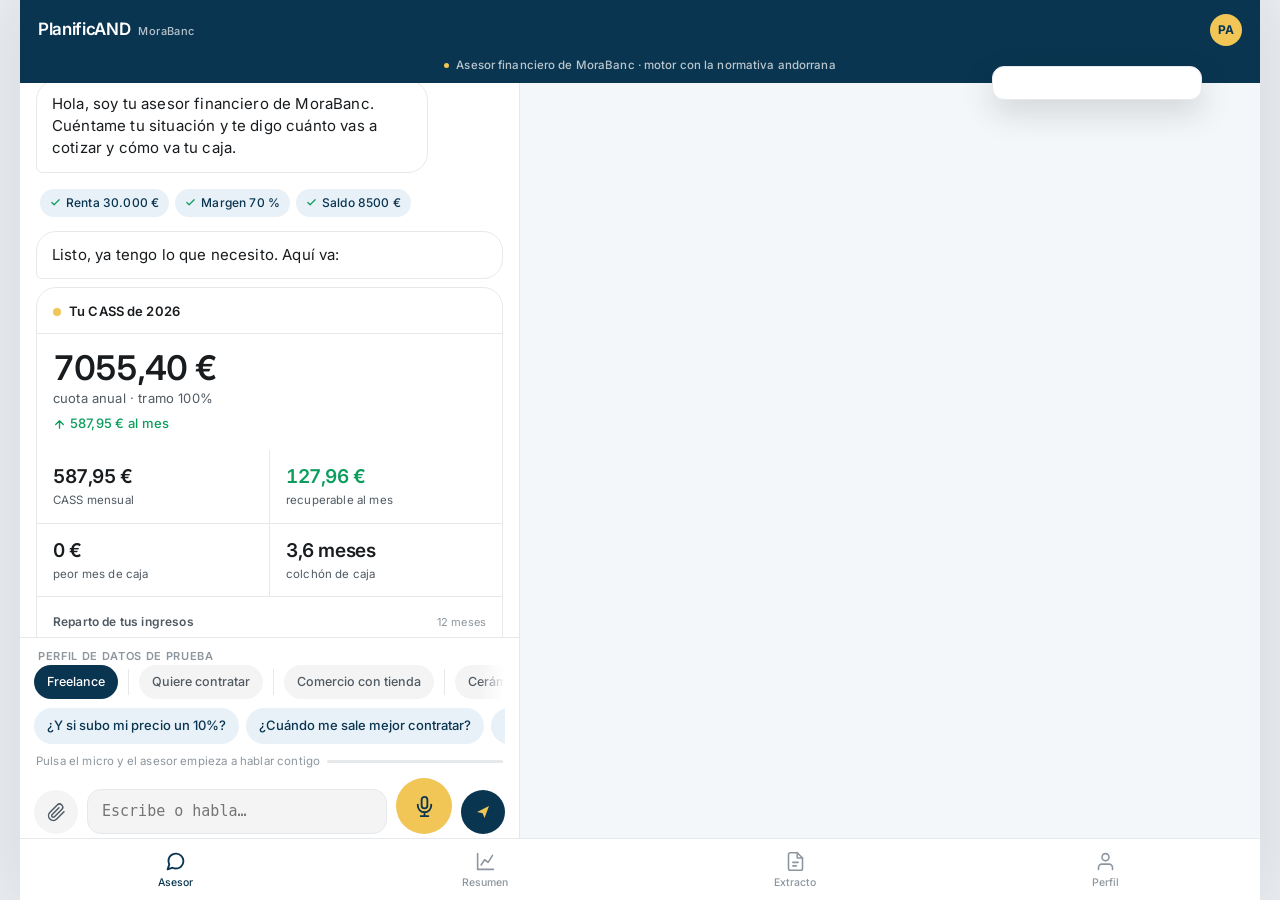
==== frontend/index.html @ 34440279 "feat(idioma): el boton del globo ya cambia el idioma de la respuesta El boton de idioma (el globo de" ====
<!DOCTYPE html>
<html lang="es">
<head>
<meta charset="utf-8">
<meta name="viewport" content="width=device-width, initial-scale=1, viewport-fit=cover">
<title>PlanificAND · Asesor financiero de MoraBanc</title>
<link rel="preconnect" href="https://fonts.googleapis.com">
<link rel="preconnect" href="https://fonts.gstatic.com" crossorigin>
<link href="https://fonts.googleapis.com/css2?family=Inter:wght@400;500;600;700&display=swap" rel="stylesheet">
<style>
/* ============================================================
   PlanificAND — el asesor financiero de MoraBanc como app
   conversacional.

   La raiz del sitio sirve esta version: la que se enseño y la que
   se probo. El chat pregunta al motor de decisiones de MoraBanc
   (la Lambda en AWS) con los numeros del perfil activo, y la voz
   usa el agente de ElevenLabs de verdad.

   El front "step 1 -> step 2 -> chat" que desarrollaste antes
   sigue en app-real.html, por si hay que volver a el.
   ============================================================ */

:root {
  /* MoraBanc (heredado del proyecto) */
  --navy:        #0a3550;
  --navy-2:      #114274;
  --gold:        #f1c657;
  --gold-ink:   #6b5314;
  --bg:          #f4f7fa;
  --surface-azul:#e8f1f8;

  /* Revolut (referencia de la app) */
  --ink:        #191c1f;
  --ink-2:      #505a63;
  --ink-3:      #8d969e;
  --line:       #e6e9ec;
  --white:      #ffffff;
  --surface:    #f4f4f4;

  /* Semanticos de finanzas */
  --danger:     #e23b4a;
  --teal:       #00a87e;
  --blue:       #494fdf;
  --warning:    #ec7e00;
  --green:      #0b9d5c;

  /* Radios: pill como en la app de referencia */
  --r-pill: 9999px;
  --r-card: 20px;
  --r-md:   14px;
  --r-sm:   10px;

  --safe-b: env(safe-area-inset-bottom, 0px);
  --nav-h:  62px;
}

* { box-sizing: border-box; -webkit-tap-highlight-color: transparent; }

html, body {
  margin: 0; padding: 0; height: 100%;
  /* La pagina NO hace scroll: el scroll es de cada vista. */
  overflow: hidden;
  background: var(--bg);
  color: var(--ink);
  font-family: 'Inter', system-ui, -apple-system, 'Segoe UI', Roboto, sans-serif;
  font-size: 16px; line-height: 1.5; letter-spacing: 0.01em;
  overscroll-behavior-y: none;
}

button { font: inherit; color: inherit; border: 0; background: none; cursor: pointer; }
input  { font: inherit; color: inherit; }

/* ---------- Estructura de la app ---------- */
.app {
  max-width: 480px; margin: 0 auto; height: 100dvh;
  display: flex; flex-direction: column;
  background: var(--bg);
  position: relative; overflow: hidden;
}
@media (min-width: 700px) {
  body { background: #e9edf1; }
  .app {
    box-shadow: 0 0 60px rgba(25,28,31,.10);
    /* En escritorio la app se ensancha y se reparte en dos columnas:
       el chat del asesor a la izquierda (es lo que se ve siempre) y
       la vista que elijas a la derecha. Sin scroll global: cada
       zona scrolla por su cuenta.

       Se hace con position:absolute en vez de con una rejilla porque
       el HTML tiene el chat, las tres vistas de datos, el composer y
       la barra de pestanas como hermanos, y la rejilla descuadraba
       los cierres de las secciones. */
    max-width: 1240px;
    position: relative;
  }
  .app .topbar {
    position: absolute; top: 0; left: 0; right: 0;
    z-index: 3;
  }
  /* El chat: columna izquierda, desde la cabecera hasta el composer. */
  .app #vistaAsesor {
    position: absolute;
    top: 62px; left: 0; bottom: 0;
    width: 500px;
    background: var(--white);
    border-right: 1px solid var(--line);
    display: flex; flex-direction: column;
    min-height: 0;
  }
  /* El hilo hace su propio scroll: la conversacion se recorre dentro
     del hueco, sin empujar la pagina. */
  .app #vistaAsesor .thread {
    flex: 1; min-height: 0; overflow-y: auto;
    /* Hueco para que el composer no tape el final del chat. */
    padding-bottom: 212px;
  }
  /* El composer, abajo de la columna izquierda. */
  .app .composer {
    position: absolute;
    left: 0; bottom: 56px; width: 500px;
    z-index: 2;
    background: var(--white);
    border-right: 1px solid var(--line);
    border-top: 1px solid var(--line);
  }
  /* La barra de pestanas, abajo del todo, a todo ancho. */
  .app .tabbar {
    position: absolute;
    left: 0; right: 0; bottom: 0;
    z-index: 2;
    background: var(--white);
  }
  /* Las vistas de datos, a la derecha. */
  .app #vistaResumen,
  .app #vistaExtracto,
  .app #vistaPerfil {
    position: absolute;
    top: 62px; left: 500px; right: 0; bottom: 56px;
    background: var(--bg);
    overflow-y: auto;
  }
  .app #vistaResumen:not(.activa),
  .app #vistaExtracto:not(.activa),
  .app #vistaPerfil:not(.activa) { display: none; }
  /* En la columna derecha se centran con un ancho legible. */
  .app #vistaResumen .resumen,
  .app #vistaExtracto .resumen,
  .app #vistaPerfil .resumen { max-width: 760px; width: 100%; margin: 0 auto; }
}

/* ---------- Cabecera ---------- */
.topbar {
  flex: none; background: var(--navy); color: #fff;
  padding: 14px 18px 12px;
  display: flex; align-items: center; gap: 12px;
}
/* El logo y los botones van ENCIMA del subtitulo (que esta
   posicionado en absoluto y centrado): asi el subtitulo no empuja
   nada y el contenido de la cabecera queda alineado arriba. */
.topbar .logo {
  display: flex; align-items: baseline; gap: 8px;
  position: relative; z-index: 2;
}
.topbar .logo b { font-size: 17px; font-weight: 600; letter-spacing: -0.02em; }
.topbar .logo span { font-size: 11px; opacity: .7; font-weight: 500; letter-spacing: .04em; }
.topbar .spacer { flex: 1; position: relative; z-index: 2; }
.topbar .iconbtn, .topbar /* ---------- El menu de idioma ---------- */
.menu-idioma {
  position: absolute;
  top: calc(100% + 8px); right: 58px;
  z-index: 40;
  min-width: 210px;
  background: var(--white);
  border: 1px solid var(--line);
  border-radius: 12px;
  box-shadow: 0 12px 32px rgba(25,28,31,.16);
  padding: 10px;
}
.menu-idioma[hidden] { display: none; }
.menu-titulo {
  font-size: 10.5px; font-weight: 600; letter-spacing: .06em;
  text-transform: uppercase; color: var(--ink-3);
  padding: 2px 6px 8px;
}
.menu-lista { display: grid; gap: 2px; }
.menu-lista button {
  display: flex; align-items: center; gap: 8px;
  width: 100%; text-align: left;
  padding: 8px 10px; border: 0; border-radius: 8px;
  background: transparent; color: var(--ink);
  font-size: 13.5px; font-weight: 500; font-family: inherit;
  cursor: pointer;
}
.menu-lista button:hover { background: var(--surface); }
.menu-lista button.activo { background: var(--navy); color: #fff; }
.menu-lista button .cod {
  font-size: 10.5px; font-weight: 600; letter-spacing: .04em;
  color: var(--ink-3); width: 26px; flex: none;
  margin-right: 2px;
}
.menu-lista button.activo .cod { color: rgba(255,255,255,.65); }
.menu-pie {
  font-size: 11px; color: var(--ink-3);
  padding: 8px 6px 2px; margin-top: 4px;
  border-top: 1px solid var(--line);
}

.avatar { position: relative; z-index: 2; }
.iconbtn {
  width: 34px; height: 34px; border-radius: var(--r-pill);
  display: grid; place-items: center; background: rgba(255,255,255,.10);
}
.iconbtn:active { background: rgba(255,255,255,.2); }
.iconbtn svg { width: 17px; height: 17px; fill: none; stroke: #fff; stroke-width: 1.9; stroke-linecap: round; stroke-linejoin: round; }

.avatar {
  width: 32px; height: 32px; border-radius: var(--r-pill);
  background: var(--gold); color: var(--navy);
  display: grid; place-items: center;
  font-size: 12px; font-weight: 700; letter-spacing: .02em;
}

/* ---------- Hilo de chat ---------- */
.thread {
  flex: 1; overflow-y: auto; -webkit-overflow-scrolling: touch;
  padding: 18px 16px 12px;
  display: flex; flex-direction: column; gap: 14px;
}

.msg { max-width: 84%; }
.msg.asesor { align-self: flex-start; }
.msg.yo { align-self: flex-end; }

.burbuja {
  padding: 12px 15px; border-radius: var(--r-card);
  font-size: 15px; line-height: 1.48;
}
.asesor .burbuja {
  background: var(--white);
  border-bottom-left-radius: 6px;
  border: 1px solid var(--line);
}
.yo .burbuja {
  background: var(--navy); color: #fff;
  border-bottom-right-radius: 6px;
}
.burbuja b { font-weight: 600; }
.burbuja .cifra { font-weight: 600; color: var(--navy); }
.yo .burbuja .cifra { color: var(--gold); }

/* Indicador de "está escribiendo" */
.typing { display: flex; gap: 4px; padding: 14px 16px; }
.typing i {
  width: 7px; height: 7px; border-radius: 50%; background: var(--ink-3);
  animation: latido 1.3s infinite ease-in-out;
}
.typing i:nth-child(2) { animation-delay: .18s; }
.typing i:nth-child(3) { animation-delay: .36s; }
@keyframes latido { 0%,60%,100% { opacity:.3; transform:translateY(0) } 30% { opacity:1; transform:translateY(-3px) } }

/* ---------- Chips de contexto (confirmación sutil) ---------- */
.contexto {
  display: flex; flex-wrap: wrap; gap: 6px;
  padding: 2px 4px 0;
}
.contexto .chip {
  font-size: 12px; font-weight: 500;
  padding: 5px 10px; border-radius: var(--r-pill);
  background: var(--surface-azul); color: var(--navy);
  display: inline-flex; align-items: center; gap: 5px;
}
.contexto .chip svg { width: 11px; height: 11px; stroke: var(--green); stroke-width: 2.6; fill: none; stroke-linecap: round; stroke-linejoin: round; }

/* ---------- Tarjeta de resultado dentro del chat ---------- */
.resultado {
  align-self: stretch; max-width: 100%;
  background: var(--white); border: 1px solid var(--line);
  border-radius: var(--r-card); overflow: hidden;
}
.resultado .cabeza {
  padding: 14px 16px 12px;
  border-bottom: 1px solid var(--line);
  display: flex; align-items: center; gap: 8px;
}
.resultado .cabeza .punto { width: 8px; height: 8px; border-radius: 50%; background: var(--gold); flex: none; }
.resultado .cabeza h4 { margin: 0; font-size: 13px; font-weight: 600; letter-spacing: .01em; }

.cifra-grande { padding: 16px; }
.cifra-grande .num {
  font-size: 34px; font-weight: 600; letter-spacing: -0.03em; line-height: 1.05;
  font-variant-numeric: tabular-nums;
}
.cifra-grande .et { font-size: 13px; color: var(--ink-2); margin-top: 3px; }
.cifra-grande .delta { font-size: 13px; font-weight: 500; color: var(--green); margin-top: 6px; display: flex; align-items: center; gap: 4px; }
.cifra-grande .delta svg { width: 13px; height: 13px; stroke: var(--green); stroke-width: 2.4; fill: none; stroke-linecap: round; stroke-linejoin: round; }

/* Rejilla de KPIs */
.kpis { display: grid; grid-template-columns: 1fr 1fr; gap: 1px; background: var(--line); }
.kpi { background: var(--white); padding: 13px 16px; }
.kpi .n { font-size: 19px; font-weight: 600; letter-spacing: -.02em; font-variant-numeric: tabular-nums; }
.kpi .l { font-size: 11.5px; color: var(--ink-2); margin-top: 1px; }
.kpi .n.rojo { color: var(--danger); }
.kpi .n.verde { color: var(--green); }

/* Gráficos */
.gfx { padding: 16px; border-top: 1px solid var(--line); }
.gfx .titulo {
  font-size: 12px; font-weight: 600; color: var(--ink-2);
  margin-bottom: 10px; display: flex; justify-content: space-between; align-items: center;
}
.gfx .titulo span { font-weight: 400; color: var(--ink-3); font-size: 11px; }

/* Donut */
.donut-wrap { display: flex; align-items: center; gap: 16px; }
.donut { width: 104px; height: 104px; flex: none; }
.leyenda { display: flex; flex-direction: column; gap: 7px; font-size: 12.5px; min-width: 0; }
.leyenda div { display: flex; align-items: center; gap: 7px; }
.leyenda i { width: 9px; height: 9px; border-radius: 3px; flex: none; }
.leyenda span { color: var(--ink-2); white-space: nowrap; overflow: hidden; text-overflow: ellipsis; }
.leyenda b { margin-left: auto; font-weight: 600; font-variant-numeric: tabular-nums; }

/* Barras horizontales */
.bars { display: flex; flex-direction: column; gap: 10px; }
.bar-fila { font-size: 12.5px; }
.bar-fila .top { display: flex; justify-content: space-between; margin-bottom: 5px; }
.bar-fila .top span { color: var(--ink-2); }
.bar-fila .top b { font-weight: 600; font-variant-numeric: tabular-nums; }
.bar-fila .pista { height: 7px; border-radius: var(--r-pill); background: var(--surface); overflow: hidden; }
.bar-fila .pista i { display: block; height: 100%; border-radius: var(--r-pill); }

/* Curva de caja */
.spark { width: 100%; height: 92px; display: block; }

/* Hallazgos */
.hallazgos { padding: 4px 16px 16px; display: flex; flex-direction: column; gap: 9px; }
.hallazgo { display: flex; gap: 9px; font-size: 13px; line-height: 1.45; }
.hallazgo .pt { width: 6px; height: 6px; border-radius: 50%; margin-top: 6px; flex: none; background: var(--gold); }
.hallazgo b { font-weight: 600; }

/* ---------- Barra de entrada ---------- */
.composer {
  flex: none; background: rgba(255,255,255,.92);
  backdrop-filter: blur(12px);
  border-top: 1px solid var(--line);
  padding: 10px 14px calc(10px + var(--safe-b));
}
.composer .fila { display: flex; align-items: flex-end; gap: 9px; }
.composer textarea {
  flex: 1; border: 1px solid var(--line); background: var(--surface);
  border-radius: var(--r-md); padding: 11px 14px;
  font-size: 15px; resize: none; min-height: 44px; max-height: 120px;
  outline: none; line-height: 1.4;
}
.composer textarea:focus { border-color: var(--navy); background: var(--white); }
/* El boton de enviar es secundario: la accion principal del chat es
   hablar con el asesor, y ese boton (el micro) va en dorado. Si los
   dos van en dorado, compiten y no se sabe a cual hay que pulsar. */
.enviar {
  width: 44px; height: 44px; border-radius: var(--r-pill); flex: none;
  background: var(--navy); display: grid; place-items: center;
  transition: background .2s, transform .18s;
}
.enviar svg { width: 18px; height: 18px; fill: var(--gold); }
.enviar:hover { transform: scale(1.06); }

/* Sugerencias */
.sugerencias { display: flex; gap: 7px; overflow-x: auto; padding: 0 0 9px; scrollbar-width: none; }
.sugerencias::-webkit-scrollbar { display: none; }
.sugerencias button {
  flex: none; font-size: 13px; font-weight: 500;
  padding: 8px 13px; border-radius: var(--r-pill);
  background: var(--surface-azul); color: var(--navy);
  white-space: nowrap;
}
.sugerencias button:active { background: var(--navy); color: #fff; }

/* ---------- Barra inferior (navegación de app) ---------- */
.tabbar {
  flex: none; height: calc(var(--nav-h) + var(--safe-b));
  padding-bottom: var(--safe-b);
  background: rgba(255,255,255,.94); backdrop-filter: blur(14px);
  border-top: 1px solid var(--line);
  display: grid; grid-template-columns: repeat(4, 1fr); align-items: center;
}
.tab {
  display: flex; flex-direction: column; align-items: center; gap: 3px;
  font-size: 10.5px; font-weight: 500; color: var(--ink-3);
  padding: 6px 0 4px; height: 100%; justify-content: center;
}
.tab svg { width: 21px; height: 21px; fill: none; stroke: currentColor; stroke-width: 1.8; stroke-linecap: round; stroke-linejoin: round; }
.tab.activo { color: var(--navy); }
.tab.activo svg { stroke-width: 2.1; }

/* ---------- Carga del extracto ---------- */
.drop-overlay {
  position: fixed; inset: 0; z-index: 90;
  background: rgba(10, 53, 80, .92);
  display: grid; place-items: center;
  color: #fff;
}
.drop-overlay[hidden] { display: none; }
.drop-overlay-inner {
  display: grid; place-items: center; gap: 10px;
  border: 2px dashed rgba(255,255,255,.4);
  border-radius: 18px;
  padding: 44px 64px;
  text-align: center;
}
.drop-overlay-inner strong { font-size: 19px; }
.drop-overlay-inner span { font-size: 13.5px; opacity: .78; }

/* ---------- Vistas ---------- */
.vista { display: none; flex: 1; flex-direction: column; overflow-y: auto; }
.vista.activa { display: flex; }

/* Vista resumen */
.resumen { padding: 16px 16px 20px; display: flex; flex-direction: column; gap: 12px; }
.resumen h2 { margin: 4px 0 2px; font-size: 22px; font-weight: 600; letter-spacing: -.02em; }
.resumen .sub { color: var(--ink-2); font-size: 13.5px; margin-bottom: 4px; }
.panel {
  background: var(--white); border: 1px solid var(--line);
  border-radius: var(--r-card); overflow: hidden;
}
.panel .pt { padding: 14px 16px 12px; border-bottom: 1px solid var(--line); font-size: 13px; font-weight: 600; }
.panel .cuerpo { padding: 16px; }

/* Vista perfil */
.perfil { padding: 20px 16px; display: flex; flex-direction: column; gap: 12px; }
.perfil .cab { display: flex; align-items: center; gap: 14px; padding: 6px 0 10px; }
.perfil .cab .avatar { width: 54px; height: 54px; font-size: 18px; }
.perfil .cab h3 { margin: 0; font-size: 18px; font-weight: 600; letter-spacing: -.02em; }
.perfil .cab p { margin: 2px 0 0; font-size: 13px; color: var(--ink-2); }
.fila-dato {
  display: flex; justify-content: space-between; align-items: center;
  padding: 13px 16px; border-bottom: 1px solid var(--line); font-size: 14.5px;
}
.fila-dato:last-child { border-bottom: 0; }
.fila-dato .l { color: var(--ink-2); }
.fila-dato .v { font-weight: 500; font-variant-numeric: tabular-nums; }

/* Estados vacíos / placeholders */
.vacio { padding: 40px 24px; text-align: center; color: var(--ink-3); font-size: 14px; }
.vacio svg { width: 44px; height: 44px; stroke: var(--line); stroke-width: 1.5; fill: none; margin-bottom: 12px; }


/* ---------- Subir / arrastrar extracto ---------- */
.adjunto {
  display: flex; align-items: center; gap: 10px;
  padding: 11px 14px; border-radius: var(--r-md);
  background: var(--surface-azul); color: var(--navy);
  font-size: 13.5px; margin: 0 4px;
}
.adjunto .ic { width: 32px; height: 32px; border-radius: var(--r-sm); background: #fff; display: grid; place-items: center; flex: none; }
.adjunto .ic svg { width: 16px; height: 16px; fill: none; stroke: var(--navy); stroke-width: 1.9; stroke-linecap: round; stroke-linejoin: round; }
.adjunto .txt { min-width: 0; flex: 1; }
.adjunto .txt b { display: block; font-weight: 600; font-size: 13.5px; white-space: nowrap; overflow: hidden; text-overflow: ellipsis; }
.adjunto .txt span { font-size: 11.5px; color: var(--navy-2); opacity: .8; }
.adjunto .quitar { width: 26px; height: 26px; border-radius: var(--r-pill); display: grid; place-items: center; flex: none; }
.adjunto .quitar svg { width: 13px; height: 13px; stroke: var(--navy); stroke-width: 2.2; fill: none; stroke-linecap: round; }

/* Boton "+" para adjuntar */
.adherir {
  width: 44px; height: 44px; border-radius: var(--r-pill); flex: none;
  background: var(--surface); display: grid; place-items: center;
}
.adherir svg { width: 19px; height: 19px; fill: none; stroke: var(--ink-2); stroke-width: 1.9; stroke-linecap: round; stroke-linejoin: round; }

/* Overlay de arrastre a pantalla completa */
.drop {
  position: fixed; inset: 0; z-index: 100;
  background: rgba(10,53,80,.86); backdrop-filter: blur(6px);
  display: none; place-items: center; text-align: center;
  padding: 32px;
}
.drop.visible { display: grid; }
.drop .caja {
  border: 2px dashed rgba(241,198,87,.75); border-radius: var(--r-card);
  padding: 40px 32px; color: #fff; max-width: 320px;
}
.drop .caja svg { width: 52px; height: 52px; stroke: var(--gold); fill: none; stroke-width: 1.5; margin-bottom: 14px; }
.drop .caja b { display: block; font-size: 17px; font-weight: 600; margin-bottom: 6px; }
.drop .caja span { font-size: 13.5px; opacity: .8; line-height: 1.45; }

/* ---------- Orb de voz (patron UbotPay) ---------- */
.orb {
  width: 56px; height: 56px; border-radius: var(--r-pill);
  background: var(--navy); display: grid; place-items: center;
  position: relative; flex: none;
  transition: transform .18s, background .25s;
}
.orb svg { width: 23px; height: 23px; fill: none; stroke: #fff; stroke-width: 1.9; stroke-linecap: round; stroke-linejoin: round; }
/* En reposo, el boton del micro esta en dorado y respira: es la
   llamada a la accion ("pulsame y hablamos"). Cuando el asesor esta
   hablando, el dorado se queda y las ondas se mueven. */
.orb[data-mode="idle"] {
  background: var(--gold);
  animation: respirar 2.6s ease-in-out infinite;
}
.orb[data-mode="idle"] svg { stroke: var(--navy); }
@keyframes respirar {
  0%, 100% { transform: scale(1);    box-shadow: 0 0 0 0 rgba(241,198,87,.5); }
  50%      { transform: scale(1.05); box-shadow: 0 0 0 14px rgba(241,198,87,0); }
}
.orb[data-mode="listening"] { background: var(--navy-2); }
.orb[data-mode="speaking"]  { background: var(--gold); }
.orb[data-mode="speaking"] svg { display: none; }
.orb[data-mode="listening"]::after,
.orb[data-mode="speaking"]::after {
  content: ""; position: absolute; inset: -4px; border-radius: var(--r-pill);
  border: 2px solid currentColor; opacity: .3;
  animation: aura 1.5s ease-out infinite;
}
.orb[data-mode="speaking"]::after { border-color: var(--gold); opacity: .5; }
@keyframes aura { 0% { transform: scale(.9); opacity:.5 } 100% { transform: scale(1.25); opacity:0 } }

/* Ondas sonoras en el orb cuando habla */
.orb .ondas { position: absolute; inset: 0; display: none; place-items: center; gap: 2.5px; }
.orb[data-mode="speaking"] .ondas { display: flex; }
.orb[data-mode="speaking"] .ondas i {
  display: block; width: 2.5px; border-radius: var(--r-pill); background: var(--navy);
  animation: onda 1s ease-in-out infinite;
}
.orb[data-mode="speaking"] .ondas i:nth-child(1) { height: 9px;  animation-delay: 0s; }
.orb[data-mode="speaking"] .ondas i:nth-child(2) { height: 17px; animation-delay: .12s; }
.orb[data-mode="speaking"] .ondas i:nth-child(3) { height: 24px; animation-delay: .24s; }
.orb[data-mode="speaking"] .ondas i:nth-child(4) { height: 14px; animation-delay: .36s; }
.orb[data-mode="speaking"] .ondas i:nth-child(5) { height: 8px;  animation-delay: .48s; }
@keyframes onda { 0%,100% { transform: scaleY(.45) } 50% { transform: scaleY(1) } }

/* Medidor de nivel */
.medidor { display: flex; align-items: center; gap: 7px; font-size: 11.5px; color: var(--ink-3); padding: 0 2px 8px; }
.medidor .barra { flex: 1; height: 3px; border-radius: var(--r-pill); background: var(--line); overflow: hidden; }
.medidor .barra i { display: block; height: 100%; width: 0%; background: var(--gold); transition: width .08s linear; }
.medidor.activo { color: var(--navy); }
.medidor.activo #medidorTexto::before {
  content: ""; display: inline-block; width: 6px; height: 6px; border-radius: 50%;
  background: var(--danger); margin-right: 6px; vertical-align: middle;
  animation: latido-dot 1.4s infinite ease-in-out;
}
@keyframes latido-dot { 0%,60%,100% { opacity:.3 } 30% { opacity:1 } }

/* Aviso de que la sesion esta en curso */
.en-curso {
  display: none; align-items: center; justify-content: center; gap: 7px;
  font-size: 11.5px; color: var(--ink-3); padding: 0 2px 8px;
}
.en-curso.visible { display: flex; }
.en-curso .punto { width: 6px; height: 6px; border-radius: 50%; background: var(--danger); animation: latido-dot 1.4s infinite; }


/* ---------- Selector de perfil (datos de prueba) ---------- */
.perfiles {
  display: flex; gap: 7px; overflow-x: auto; padding: 0 0 9px;
  scrollbar-width: none;
  /* Se desplazan en horizontal: con 6 perfiles no caben en 500 px.
     El degradado de la derecha avisa de que hay mas, y el boton
     de la derecha permite moverlos sin rueda. */
  scroll-snap-type: x proximity;
  -webkit-mask-image: linear-gradient(to right, #000 calc(100% - 26px), transparent);
          mask-image: linear-gradient(to right, #000 calc(100% - 26px), transparent);
}
.perfiles::-webkit-scrollbar { display: none; }
.perfiles button { scroll-snap-align: start; }
.perfiles button {
  flex: none; font-size: 12.5px; font-weight: 500;
  padding: 7px 12px; border-radius: var(--r-pill);
  background: var(--surface); color: var(--ink-2);
  white-space: nowrap; border: 1px solid transparent;
}
.perfiles button.activo { background: var(--navy); color: #fff; }
.perfiles .sep { width: 1px; background: var(--line); margin: 4px 3px; flex: none; }

.etiqueta-perfil {
  align-self: flex-start;
  font-size: 11px; font-weight: 600; letter-spacing: .06em; text-transform: uppercase;
  color: var(--ink-3); padding: 0 4px;
}

/* ---------- El subtitulo del asesor ----------
   Va CENTRADO bajo el logo, dentro de la cabecera. Antes estaba
   flotando arriba a la derecha (position: fixed) y tapaba el boton
   del micro de la esquina, que se veia a medias por debajo. */
.nota {
  position: absolute;
  top: 100%;
  left: 0; right: 0;
  margin-top: -1px;
  background: var(--navy);
  color: rgba(255,255,255,.72);
  font-size: 11.5px; font-weight: 500;
  padding: 0 18px 9px;
  display: flex; align-items: center; justify-content: center; gap: 7px;
  letter-spacing: .01em;
  pointer-events: none;
  white-space: nowrap;
  overflow: hidden;
  text-overflow: ellipsis;
}
.nota i {
  width: 5px; height: 5px; border-radius: 50%;
  background: var(--gold); flex: none;
}
/* En movil no cabe el subtitulo: la cabecera es estrecha. */
@media (max-width: 700px) {
  .nota { display: none; }
}
</style>
<script>
// Config de la maqueta. El API_URL lo inyecta el deploy; por defecto
// es el proxy /api del propio dominio (mismo origen, sin CORS).
window.__API_URL__ = window.__API_URL__ || "/api";
window.__COGNITO_DOMAIN__ = window.__COGNITO_DOMAIN__ || "";
window.__COGNITO_CLIENT_ID__ = window.__COGNITO_CLIENT_ID__ || "";
window.__AWS_REGION__ = window.__AWS_REGION__ || "us-east-1";
window.__ELEVENLABS_AGENT_ID__ = window.__ELEVENLABS_AGENT_ID__ || "agent_5301m6vbwqpnea1spa0mwkyvs2ap";
</script>
</head>

<body>

<script id="datos-motor" type="application/json">{"freelance":{"etiqueta":"Freelance de servicios","saldo":8500.0,"renta":30000.0,"margen":0.7,"actividad":"Freelance de servicios","n_movimientos":219,"periodo":{"desde":"2025-10-03","hasta":"2026-09-27","meses":12,"n_movimientos":219},"tesoreria":{"ingresos_totales":50733.0,"gastos_totales":27967.31,"flujo_neto":22765.69,"ingresos_mes":4227.75,"gastos_mes":2330.61,"por_categoria":{"impuestos":8100.0,"seguridad_social":7055.4,"alquiler":5400.0,"suministros":2420.8,"transporte":2203.19,"material":992.0,"herramientas":719.88,"sin_categorizar":527.64,"seguros":510.0,"banca":38.4}},"fugas":{"n_fugas":5,"recuperable_mensual":127.96,"recuperable_anual":1535.52,"por_tipo":{"deriva_gasto":288.0,"suscripcion":1247.52},"fugas":[{"tipo":"suscripcion","descripcion":"Cobro recurrente de 59,99 € (suscripcion adobe creative cloud). Se repite 12 veces en 12 meses.","importe_mensual":59.99,"importe_anual":719.88,"movimientos_involucrados":[{"fecha":"2025-10-07","concepto":"Suscripcion ADOBE CREATIVE CLOUD","importe":-59.99},{"fecha":"2025-11-12","concepto":"Suscripcion ADOBE CREATIVE CLOUD","importe":-59.99},{"fecha":"2025-12-08","concepto":"Suscripcion ADOBE CREATIVE CLOUD","importe":-59.99},{"fecha":"2026-01-03","concepto":"Suscripcion ADOBE CREATIVE CLOUD","importe":-59.99},{"fecha":"2026-02-12","concepto":"Suscripcion ADOBE CREATIVE CLOUD","importe":-59.99},{"fecha":"2026-03-07","concepto":"Suscripcion ADOBE CREATIVE CLOUD","importe":-59.99},{"fecha":"2026-04-08","concepto":"Suscripcion ADOBE CREATIVE CLOUD","importe":-59.99},{"fecha":"2026-05-07","concepto":"Suscripcion ADOBE CREATIVE CLOUD","importe":-59.99},{"fecha":"2026-06-12","concepto":"Suscripcion ADOBE CREATIVE CLOUD","importe":-59.99},{"fecha":"2026-07-11","concepto":"Suscripcion ADOBE CREATIVE CLOUD","importe":-59.99},{"fecha":"2026-08-04","concepto":"Suscripcion ADOBE CREATIVE CLOUD","importe":-59.99},{"fecha":"2026-09-10","concepto":"Suscripcion ADOBE CREATIVE CLOUD","importe":-59.99}],"accion_sugerida":"Revisa si sigues usando 'suscripcion adobe creative cloud'. Cancelarlo libera 59,99 €/mes (719,88 €/año).","confianza":0.8},{"tipo":"deriva_gasto","descripcion":"El gasto en 'material' ha subido un 94% en 3 meses (51,00 € -> 99,00 €).","importe_mensual":24.0,"importe_anual":288.0,"movimientos_involucrados":[],"accion_sugerida":"Revisa el gasto en 'material': ha crecido 24,00 €/mes de media. Si lo estabilizas, recuperas 288,00 €/año.","confianza":0.6},{"tipo":"suscripcion","descripcion":"Cobro recurrente de 19,99 € (dropbox profesional). Se repite 12 veces en 12 meses.","importe_mensual":19.99,"importe_anual":239.88,"movimientos_involucrados":[{"fecha":"2025-10-06","concepto":"DROPBOX PROFESIONAL","importe":-19.99},{"fecha":"2025-11-11","concepto":"DROPBOX PROFESIONAL","importe":-19.99},{"fecha":"2025-12-10","concepto":"DROPBOX PROFESIONAL","importe":-19.99},{"fecha":"2026-01-08","concepto":"DROPBOX PROFESIONAL","importe":-19.99},{"fecha":"2026-02-09","concepto":"DROPBOX PROFESIONAL","importe":-19.99},{"fecha":"2026-03-08","concepto":"DROPBOX PROFESIONAL","importe":-19.99},{"fecha":"2026-04-08","concepto":"DROPBOX PROFESIONAL","importe":-19.99},{"fecha":"2026-05-08","concepto":"DROPBOX PROFESIONAL","importe":-19.99},{"fecha":"2026-06-07","concepto":"DROPBOX PROFESIONAL","importe":-19.99},{"fecha":"2026-07-05","concepto":"DROPBOX PROFESIONAL","importe":-19.99},{"fecha":"2026-08-06","concepto":"DROPBOX PROFESIONAL","importe":-19.99},{"fecha":"2026-09-10","concepto":"DROPBOX PROFESIONAL","importe":-19.99}],"accion_sugerida":"Revisa si sigues usando 'dropbox profesional'. Cancelarlo libera 19,99 €/mes (239,88 €/año).","confianza":0.8},{"tipo":"suscripcion","descripcion":"Cobro recurrente de 12,99 € (netflix.com). Se repite 12 veces en 12 meses.","importe_mensual":12.99,"importe_anual":155.88,"movimientos_involucrados":[{"fecha":"2025-10-04","concepto":"NETFLIX.COM","importe":-12.99},{"fecha":"2025-11-05","concepto":"NETFLIX.COM","importe":-12.99},{"fecha":"2025-12-08","concepto":"NETFLIX.COM","importe":-12.99},{"fecha":"2026-01-12","concepto":"NETFLIX.COM","importe":-12.99},{"fecha":"2026-02-12","concepto":"NETFLIX.COM","importe":-12.99},{"fecha":"2026-03-11","concepto":"NETFLIX.COM","importe":-12.99},{"fecha":"2026-04-05","concepto":"NETFLIX.COM","importe":-12.99},{"fecha":"2026-05-09","concepto":"NETFLIX.COM","importe":-12.99},{"fecha":"2026-06-11","concepto":"NETFLIX.COM","importe":-12.99},{"fecha":"2026-07-10","concepto":"NETFLIX.COM","importe":-12.99},{"fecha":"2026-08-11","concepto":"NETFLIX.COM","importe":-12.99},{"fecha":"2026-09-07","concepto":"NETFLIX.COM","importe":-12.99}],"accion_sugerida":"Revisa si sigues usando 'netflix.com'. Cancelarlo libera 12,99 €/mes (155,88 €/año).","confianza":0.8},{"tipo":"suscripcion","descripcion":"Cobro recurrente de 10,99 € (spotify premium). Se repite 12 veces en 12 meses.","importe_mensual":10.99,"importe_anual":131.88,"movimientos_involucrados":[{"fecha":"2025-10-05","concepto":"SPOTIFY PREMIUM","importe":-10.99},{"fecha":"2025-11-05","concepto":"SPOTIFY PREMIUM","importe":-10.99},{"fecha":"2025-12-12","concepto":"SPOTIFY PREMIUM","importe":-10.99},{"fecha":"2026-01-07","concepto":"SPOTIFY PREMIUM","importe":-10.99},{"fecha":"2026-02-03","concepto":"SPOTIFY PREMIUM","importe":-10.99},{"fecha":"2026-03-06","concepto":"SPOTIFY PREMIUM","importe":-10.99},{"fecha":"2026-04-04","concepto":"SPOTIFY PREMIUM","importe":-10.99},{"fecha":"2026-05-07","concepto":"SPOTIFY PREMIUM","importe":-10.99},{"fecha":"2026-06-12","concepto":"SPOTIFY PREMIUM","importe":-10.99},{"fecha":"2026-07-08","concepto":"SPOTIFY PREMIUM","importe":-10.99},{"fecha":"2026-08-12","concepto":"SPOTIFY PREMIUM","importe":-10.99},{"fecha":"2026-09-06","concepto":"SPOTIFY PREMIUM","importe":-10.99}],"accion_sugerida":"Revisa si sigues usando 'spotify premium'. Cancelarlo libera 10,99 €/mes (131,88 €/año).","confianza":0.8}],"mensaje":"Hemos encontrado 5 fugas. Recuperando lo que no uses: 127.96 €/mes (1535.52 €/año)."},"proyeccion":{"meses":[{"mes":1,"ingresos":4227.75,"gastos":2330.61,"eventos":[],"eventos_importe":0.0,"saldo":10397.14},{"mes":2,"ingresos":4227.75,"gastos":2330.61,"eventos":[],"eventos_importe":0.0,"saldo":12294.28},{"mes":3,"ingresos":4227.75,"gastos":2330.61,"eventos":[],"eventos_importe":0.0,"saldo":14191.42},{"mes":4,"ingresos":4227.75,"gastos":2330.61,"eventos":[],"eventos_importe":0.0,"saldo":16088.56},{"mes":5,"ingresos":4227.75,"gastos":2330.61,"eventos":[],"eventos_importe":0.0,"saldo":17985.7},{"mes":6,"ingresos":4227.75,"gastos":2330.61,"eventos":[],"eventos_importe":0.0,"saldo":19882.84},{"mes":7,"ingresos":4227.75,"gastos":2330.61,"eventos":[],"eventos_importe":0.0,"saldo":21779.98},{"mes":8,"ingresos":4227.75,"gastos":2330.61,"eventos":[],"eventos_importe":0.0,"saldo":23677.12},{"mes":9,"ingresos":4227.75,"gastos":2330.61,"eventos":[],"eventos_importe":0.0,"saldo":25574.26},{"mes":10,"ingresos":4227.75,"gastos":2330.61,"eventos":[],"eventos_importe":0.0,"saldo":27471.4},{"mes":11,"ingresos":4227.75,"gastos":2330.61,"eventos":[],"eventos_importe":0.0,"saldo":29368.54},{"mes":12,"ingresos":4227.75,"gastos":2330.61,"eventos":[],"eventos_importe":0.0,"saldo":31265.68}],"mes_quiebre":null,"deuda_en_quiebre":0.0,"deuda_al_final":0.0,"ultimo_saldo_positivo":31265.68,"mes_ultimo_positivo":12,"resumen":"La caja no se agota en 12 meses. "},"cass":{"tramo":"100%","base_cotizacion":2672.52,"cuota_mensual":587.95,"rama_general":267.25,"rama_jubilacion":320.7,"cuota_anual":7055.4,"condicion":"Cas general. Tramos inferiors al 100% son opcionals."},"irpf":{"base_tributable":6000.0,"cuota_total":300.0,"bonificacion":300.0,"tipo_efectivo":1.0},"igi":{"cuota":1350.0,"tipo":0.045},"crossover":{"existe":true,"tipo":"Bonificacion IRPF art. 46 toca su techo de 800 €","renta_punto":40000.0,"detalle":"Con 30.000,00 € de renta neta el IRPF efectivo es 1.00% (bonificación art. 46 todavia sin tope). Matiz importante: el \"5%\" que se publica es una simplificacion — el tipo real sube del 0% al 2% de forma progresiva entre 24.000 € y 40.000 €, y la bonificacion del 50% alcanza su tope de 800 € exactamente en 40.000 € de base. A partir de ahi la bonificacion se congela, el IRPF acelera y la CASS pasa del 100% al 125%. A 40.000 € la cuota de IRPF pasa de 300,00 € a 800,00 €.","delta_anual":0.0,"cuota_cass_ano_siguiente":null,"delta_cass_ano_siguiente":null},"simular_contratacion":{"coste_nuevo_empleado_anual":28800.0,"margen_bruto":70.0,"facturacion_adicional_para_cubrirlo":42994.29,"igi_adicional":1851.43,"crossover":{"existe":true,"tipo":"Bonificacion IRPF art. 46 toca su techo de 800 €","renta_punto":40000.0,"detalle":"Con 30.000,00 € de renta neta el IRPF efectivo es 1.00% (bonificación art. 46 todavia sin tope). Matiz importante: el \"5%\" que se publica es una simplificacion — el tipo real sube del 0% al 2% de forma progresiva entre 24.000 € y 40.000 €, y la bonificacion del 50% alcanza su tope de 800 € exactamente en 40.000 € de base. A partir de ahi la bonificacion se congela, el IRPF acelera y la CASS pasa del 100% al 125%. A 40.000 € la cuota de IRPF pasa de 300,00 € a 800,00 €.","delta_anual":0.0,"cuota_cass_ano_siguiente":null,"delta_cass_ano_siguiente":null},"comparativa":{"delta_neto_anual":0.0,"delta_cass_anual":0.0,"delta_irpf_anual":0.0,"detalle":{"a":{"renta_neta":30000.0,"tramo_cass":"100%","cass_anual":7055.4,"irpf":300.0,"neto_tras_fiscalidad":22644.6},"b":{"renta_neta":30000.0,"tramo_cass":"100%","cass_anual":7055.4,"irpf":300.0,"neto_tras_fiscalidad":22644.6},"cambios_b":{"coste_nuevo_empleado_anual":28800.0,"facturacion_adicional_requerida":42994.29,"igi_adicional":1851.43}}},"veredicto":"Contratar cuesta 28800.00 €/año. Necesitas facturar 42994.29 € adicionales para cubrirlo con margen e IGI incluidos."},"punto_optimo":{"renta_actual":30000.0,"margen_bruto":70.0,"mejor_punto":{"renta_neta":39924.0,"carga_total_anual":7851.6,"efectivo_sobre_facturacion":28.09},"nota":"El coste marginal de facturar mas incluye un salto de tramo CASS, por lo que la relacion coste/beneficio puede empeorar justo despues de un umbral. Este es el insight que un ERP de contabilidad no da."},"cierre":null,"decisiones":{"coche":{"veredicto":"Sí cabe. Puedes gastar hasta 108.000,00 EUR. Después te quedarían 8.433,86 EUR de margen al mes.","cabe":true,"importe_maximo":108000.0,"margen_mensual_tras_pago":8433.86,"meses_colchon_tras_pago":null,"avisos":["Ojo con el efecto fiscal: un bien como este no es gasto deducible, es inversion. No te baja el IRPF ni el IGI. Y si lo financias, solo los intereses del prestamo te los puedes descontar."],"regla":"Capacidad de gasto: el 30 % de la renta neta (30.000,00 EUR) es el tope de gasto fijo sostenible (9.000,00 EUR/mes); ya tienes comprometidos 0,00 EUR/mes, asi que te quedan 9.000,00 EUR/mes de margen. Compra con prestamo a 60 meses: cuota 566,14 EUR/mes."},"maquinaria":{"veredicto":"Sí cabe. Puedes gastar hasta 108.000,00 EUR. Después te quedarían 7.490,30 EUR de margen al mes.","cabe":true,"importe_maximo":108000.0,"margen_mensual_tras_pago":7490.3,"meses_colchon_tras_pago":null,"avisos":["Ojo con el efecto fiscal: un bien como este no es gasto deducible, es inversion. No te baja el IRPF ni el IGI. Y si lo financias, solo los intereses del prestamo te los puedes descontar."],"regla":"Capacidad de gasto: el 30 % de la renta neta (30.000,00 EUR) es el tope de gasto fijo sostenible (9.000,00 EUR/mes); ya tienes comprometidos 0,00 EUR/mes, asi que te quedan 9.000,00 EUR/mes de margen. Compra con prestamo a 60 meses: cuota 1.509,70 EUR/mes."},"contratar":{"veredicto":"Sí cabe. Puedes gastar hasta 540.000,00 EUR. Después te quedarían 6.096,00 EUR de margen al mes.","cabe":true,"margen_mensual_tras_pago":6096.0,"avisos":["Ojo con el CASS: la masa salarial entra en la base de cotizacion. Si creces, tu base sube y puede saltar de tramo (el salto grande esta en 40.000 EUR de renta neta). Te lo compruebo con el motor."],"regla":"Coste de contratar: bruto 28.800,00 EUR/ano por persona mas un 21 % de contribuciones sociales = 34.848,00 EUR/ano (2.904,00 EUR/mes). Tope de gasto fijo sostenible: 30 % de 30.000,00 EUR = 9.000,00 EUR/mes; ya comprometido 0,00 EUR/mes."}}},"contratar":{"etiqueta":"Freelancer de servicios","saldo":3200.0,"renta":28000.0,"margen":0.7,"actividad":"Freelancer de servicios","n_movimientos":236,"periodo":{"desde":"2025-10-03","hasta":"2026-09-28","meses":12,"n_movimientos":236},"tesoreria":{"ingresos_totales":50364.0,"gastos_totales":53824.32,"flujo_neto":-3460.32,"ingresos_mes":4197.0,"gastos_mes":4485.36,"por_categoria":{"nomina":25200.0,"impuestos":8100.0,"seguridad_social":7055.4,"alquiler":5400.0,"transporte":2811.2,"suministros":2450.8,"material":1011.0,"herramientas":719.88,"sin_categorizar":527.64,"seguros":510.0,"banca":38.4}},"fugas":{"n_fugas":5,"recuperable_mensual":208.2,"recuperable_anual":2498.4,"por_tipo":{"deriva_gasto":1250.88,"suscripcion":1247.52},"fugas":[{"tipo":"deriva_gasto","descripcion":"El gasto en 'transporte' ha subido un 144% en 3 meses (144,78 € -> 353,25 €).","importe_mensual":104.24,"importe_anual":1250.88,"movimientos_involucrados":[],"accion_sugerida":"Revisa el gasto en 'transporte': ha crecido 104,24 €/mes de media. Si lo estabilizas, recuperas 1.250,88 €/año.","confianza":0.6},{"tipo":"suscripcion","descripcion":"Cobro recurrente de 59,99 € (suscripcion adobe creative cloud). Se repite 12 veces en 12 meses.","importe_mensual":59.99,"importe_anual":719.88,"movimientos_involucrados":[{"fecha":"2025-10-08","concepto":"Suscripcion ADOBE CREATIVE CLOUD","importe":-59.99},{"fecha":"2025-11-04","concepto":"Suscripcion ADOBE CREATIVE CLOUD","importe":-59.99},{"fecha":"2025-12-10","concepto":"Suscripcion ADOBE CREATIVE CLOUD","importe":-59.99},{"fecha":"2026-01-10","concepto":"Suscripcion ADOBE CREATIVE CLOUD","importe":-59.99},{"fecha":"2026-02-11","concepto":"Suscripcion ADOBE CREATIVE CLOUD","importe":-59.99},{"fecha":"2026-03-06","concepto":"Suscripcion ADOBE CREATIVE CLOUD","importe":-59.99},{"fecha":"2026-04-05","concepto":"Suscripcion ADOBE CREATIVE CLOUD","importe":-59.99},{"fecha":"2026-05-05","concepto":"Suscripcion ADOBE CREATIVE CLOUD","importe":-59.99},{"fecha":"2026-06-05","concepto":"Suscripcion ADOBE CREATIVE CLOUD","importe":-59.99},{"fecha":"2026-07-07","concepto":"Suscripcion ADOBE CREATIVE CLOUD","importe":-59.99},{"fecha":"2026-08-06","concepto":"Suscripcion ADOBE CREATIVE CLOUD","importe":-59.99},{"fecha":"2026-09-10","concepto":"Suscripcion ADOBE CREATIVE CLOUD","importe":-59.99}],"accion_sugerida":"Revisa si sigues usando 'suscripcion adobe creative cloud'. Cancelarlo libera 59,99 €/mes (719,88 €/año).","confianza":0.8},{"tipo":"suscripcion","descripcion":"Cobro recurrente de 19,99 € (dropbox profesional). Se repite 12 veces en 12 meses.","importe_mensual":19.99,"importe_anual":239.88,"movimientos_involucrados":[{"fecha":"2025-10-10","concepto":"DROPBOX PROFESIONAL","importe":-19.99},{"fecha":"2025-11-11","concepto":"DROPBOX PROFESIONAL","importe":-19.99},{"fecha":"2025-12-04","concepto":"DROPBOX PROFESIONAL","importe":-19.99},{"fecha":"2026-01-03","concepto":"DROPBOX PROFESIONAL","importe":-19.99},{"fecha":"2026-02-08","concepto":"DROPBOX PROFESIONAL","importe":-19.99},{"fecha":"2026-03-11","concepto":"DROPBOX PROFESIONAL","importe":-19.99},{"fecha":"2026-04-10","concepto":"DROPBOX PROFESIONAL","importe":-19.99},{"fecha":"2026-05-04","concepto":"DROPBOX PROFESIONAL","importe":-19.99},{"fecha":"2026-06-08","concepto":"DROPBOX PROFESIONAL","importe":-19.99},{"fecha":"2026-07-09","concepto":"DROPBOX PROFESIONAL","importe":-19.99},{"fecha":"2026-08-05","concepto":"DROPBOX PROFESIONAL","importe":-19.99},{"fecha":"2026-09-03","concepto":"DROPBOX PROFESIONAL","importe":-19.99}],"accion_sugerida":"Revisa si sigues usando 'dropbox profesional'. Cancelarlo libera 19,99 €/mes (239,88 €/año).","confianza":0.8},{"tipo":"suscripcion","descripcion":"Cobro recurrente de 12,99 € (netflix.com). Se repite 12 veces en 12 meses.","importe_mensual":12.99,"importe_anual":155.88,"movimientos_involucrados":[{"fecha":"2025-10-06","concepto":"NETFLIX.COM","importe":-12.99},{"fecha":"2025-11-12","concepto":"NETFLIX.COM","importe":-12.99},{"fecha":"2025-12-12","concepto":"NETFLIX.COM","importe":-12.99},{"fecha":"2026-01-10","concepto":"NETFLIX.COM","importe":-12.99},{"fecha":"2026-02-04","concepto":"NETFLIX.COM","importe":-12.99},{"fecha":"2026-03-04","concepto":"NETFLIX.COM","importe":-12.99},{"fecha":"2026-04-04","concepto":"NETFLIX.COM","importe":-12.99},{"fecha":"2026-05-07","concepto":"NETFLIX.COM","importe":-12.99},{"fecha":"2026-06-08","concepto":"NETFLIX.COM","importe":-12.99},{"fecha":"2026-07-12","concepto":"NETFLIX.COM","importe":-12.99},{"fecha":"2026-08-04","concepto":"NETFLIX.COM","importe":-12.99},{"fecha":"2026-09-05","concepto":"NETFLIX.COM","importe":-12.99}],"accion_sugerida":"Revisa si sigues usando 'netflix.com'. Cancelarlo libera 12,99 €/mes (155,88 €/año).","confianza":0.8},{"tipo":"suscripcion","descripcion":"Cobro recurrente de 10,99 € (spotify premium). Se repite 12 veces en 12 meses.","importe_mensual":10.99,"importe_anual":131.88,"movimientos_involucrados":[{"fecha":"2025-10-03","concepto":"SPOTIFY PREMIUM","importe":-10.99},{"fecha":"2025-11-12","concepto":"SPOTIFY PREMIUM","importe":-10.99},{"fecha":"2025-12-09","concepto":"SPOTIFY PREMIUM","importe":-10.99},{"fecha":"2026-01-03","concepto":"SPOTIFY PREMIUM","importe":-10.99},{"fecha":"2026-02-09","concepto":"SPOTIFY PREMIUM","importe":-10.99},{"fecha":"2026-03-09","concepto":"SPOTIFY PREMIUM","importe":-10.99},{"fecha":"2026-04-12","concepto":"SPOTIFY PREMIUM","importe":-10.99},{"fecha":"2026-05-05","concepto":"SPOTIFY PREMIUM","importe":-10.99},{"fecha":"2026-06-06","concepto":"SPOTIFY PREMIUM","importe":-10.99},{"fecha":"2026-07-04","concepto":"SPOTIFY PREMIUM","importe":-10.99},{"fecha":"2026-08-08","concepto":"SPOTIFY PREMIUM","importe":-10.99},{"fecha":"2026-09-11","concepto":"SPOTIFY PREMIUM","importe":-10.99}],"accion_sugerida":"Revisa si sigues usando 'spotify premium'. Cancelarlo libera 10,99 €/mes (131,88 €/año).","confianza":0.8}],"mensaje":"Hemos encontrado 5 fugas. Recuperando lo que no uses: 208.20 €/mes (2498.40 €/año)."},"proyeccion":{"meses":[{"mes":1,"ingresos":4197.0,"gastos":4485.36,"eventos":[],"eventos_importe":0.0,"saldo":2911.64},{"mes":2,"ingresos":4197.0,"gastos":4485.36,"eventos":[],"eventos_importe":0.0,"saldo":2623.28},{"mes":3,"ingresos":4197.0,"gastos":4485.36,"eventos":[],"eventos_importe":0.0,"saldo":2334.92},{"mes":4,"ingresos":4197.0,"gastos":4485.36,"eventos":[],"eventos_importe":0.0,"saldo":2046.56},{"mes":5,"ingresos":4197.0,"gastos":4485.36,"eventos":[],"eventos_importe":0.0,"saldo":1758.2},{"mes":6,"ingresos":4197.0,"gastos":4485.36,"eventos":[],"eventos_importe":0.0,"saldo":1469.84},{"mes":7,"ingresos":4197.0,"gastos":4485.36,"eventos":[],"eventos_importe":0.0,"saldo":1181.48},{"mes":8,"ingresos":4197.0,"gastos":4485.36,"eventos":[],"eventos_importe":0.0,"saldo":893.12},{"mes":9,"ingresos":4197.0,"gastos":4485.36,"eventos":[],"eventos_importe":0.0,"saldo":604.76},{"mes":10,"ingresos":4197.0,"gastos":4485.36,"eventos":[],"eventos_importe":0.0,"saldo":316.4},{"mes":11,"ingresos":4197.0,"gastos":4485.36,"eventos":[],"eventos_importe":0.0,"saldo":28.04},{"mes":12,"ingresos":4197.0,"gastos":4485.36,"eventos":[],"eventos_importe":0.0,"saldo":-260.32}],"mes_quiebre":12,"deuda_en_quiebre":260.32,"deuda_al_final":260.32,"ultimo_saldo_positivo":28.04,"mes_ultimo_positivo":11,"resumen":"Con el ritmo actual la caja se agota en el mes 12. Tu ultimo saldo positivo es de 28,04 € (mes 11). En el mes del quiebre te faltan 260,32 € para cubrir los pagos."},"cass":{"tramo":"100%","base_cotizacion":2672.52,"cuota_mensual":587.95,"rama_general":267.25,"rama_jubilacion":320.7,"cuota_anual":7055.4,"condicion":"Cas general. Tramos inferiors al 100% son opcionals."},"irpf":{"base_tributable":4000.0,"cuota_total":200.0,"bonificacion":200.0,"tipo_efectivo":0.71},"igi":{"cuota":1260.0,"tipo":0.045},"crossover":{"existe":true,"tipo":"Bonificacion IRPF art. 46 toca su techo de 800 €","renta_punto":40000.0,"detalle":"Con 28.000,00 € de renta neta el IRPF efectivo es 0.71% (bonificación art. 46 todavia sin tope). Matiz importante: el \"5%\" que se publica es una simplificacion — el tipo real sube del 0% al 2% de forma progresiva entre 24.000 € y 40.000 €, y la bonificacion del 50% alcanza su tope de 800 € exactamente en 40.000 € de base. A partir de ahi la bonificacion se congela, el IRPF acelera y la CASS pasa del 100% al 125%. A 40.000 € la cuota de IRPF pasa de 200,00 € a 800,00 €.","delta_anual":0.0,"cuota_cass_ano_siguiente":null,"delta_cass_ano_siguiente":null},"simular_contratacion":{"coste_nuevo_empleado_anual":28800.0,"margen_bruto":70.0,"facturacion_adicional_para_cubrirlo":42994.29,"igi_adicional":1851.43,"crossover":{"existe":true,"tipo":"Bonificacion IRPF art. 46 toca su techo de 800 €","renta_punto":40000.0,"detalle":"Con 28.000,00 € de renta neta el IRPF efectivo es 0.71% (bonificación art. 46 todavia sin tope). Matiz importante: el \"5%\" que se publica es una simplificacion — el tipo real sube del 0% al 2% de forma progresiva entre 24.000 € y 40.000 €, y la bonificacion del 50% alcanza su tope de 800 € exactamente en 40.000 € de base. A partir de ahi la bonificacion se congela, el IRPF acelera y la CASS pasa del 100% al 125%. A 40.000 € la cuota de IRPF pasa de 200,00 € a 800,00 €.","delta_anual":0.0,"cuota_cass_ano_siguiente":null,"delta_cass_ano_siguiente":null},"comparativa":{"delta_neto_anual":0.0,"delta_cass_anual":0.0,"delta_irpf_anual":0.0,"detalle":{"a":{"renta_neta":28000.0,"tramo_cass":"100%","cass_anual":7055.4,"irpf":200.0,"neto_tras_fiscalidad":20744.6},"b":{"renta_neta":28000.0,"tramo_cass":"100%","cass_anual":7055.4,"irpf":200.0,"neto_tras_fiscalidad":20744.6},"cambios_b":{"coste_nuevo_empleado_anual":28800.0,"facturacion_adicional_requerida":42994.29,"igi_adicional":1851.43}}},"veredicto":"Contratar cuesta 28800.00 €/año. Necesitas facturar 42994.29 € adicionales para cubrirlo con margen e IGI incluidos."},"punto_optimo":{"renta_actual":28000.0,"margen_bruto":70.0,"mejor_punto":{"renta_neta":39928.0,"carga_total_anual":7851.8,"efectivo_sobre_facturacion":28.09},"nota":"El coste marginal de facturar mas incluye un salto de tramo CASS, por lo que la relacion coste/beneficio puede empeorar justo despues de un umbral. Este es el insight que un ERP de contabilidad no da."},"cierre":null,"decisiones":{"coche":{"veredicto":"Sí cabe. Puedes gastar hasta 100.800,00 EUR. Después te quedarían 7.833,86 EUR de margen al mes.","cabe":true,"importe_maximo":100800.0,"margen_mensual_tras_pago":7833.86,"meses_colchon_tras_pago":null,"avisos":["Ojo con el efecto fiscal: un bien como este no es gasto deducible, es inversion. No te baja el IRPF ni el IGI. Y si lo financias, solo los intereses del prestamo te los puedes descontar."],"regla":"Capacidad de gasto: el 30 % de la renta neta (28.000,00 EUR) es el tope de gasto fijo sostenible (8.400,00 EUR/mes); ya tienes comprometidos 0,00 EUR/mes, asi que te quedan 8.400,00 EUR/mes de margen. Compra con prestamo a 60 meses: cuota 566,14 EUR/mes."},"maquinaria":{"veredicto":"Sí cabe. Puedes gastar hasta 100.800,00 EUR. Después te quedarían 6.890,30 EUR de margen al mes.","cabe":true,"importe_maximo":100800.0,"margen_mensual_tras_pago":6890.3,"meses_colchon_tras_pago":null,"avisos":["Ojo con el efecto fiscal: un bien como este no es gasto deducible, es inversion. No te baja el IRPF ni el IGI. Y si lo financias, solo los intereses del prestamo te los puedes descontar."],"regla":"Capacidad de gasto: el 30 % de la renta neta (28.000,00 EUR) es el tope de gasto fijo sostenible (8.400,00 EUR/mes); ya tienes comprometidos 0,00 EUR/mes, asi que te quedan 8.400,00 EUR/mes de margen. Compra con prestamo a 60 meses: cuota 1.509,70 EUR/mes."},"contratar":{"veredicto":"Sí cabe. Puedes gastar hasta 504.000,00 EUR. Después te quedarían 5.496,00 EUR de margen al mes.","cabe":true,"margen_mensual_tras_pago":5496.0,"avisos":["Ojo con el CASS: la masa salarial entra en la base de cotizacion. Si creces, tu base sube y puede saltar de tramo (el salto grande esta en 40.000 EUR de renta neta). Te lo compruebo con el motor."],"regla":"Coste de contratar: bruto 28.800,00 EUR/ano por persona mas un 21 % de contribuciones sociales = 34.848,00 EUR/ano (2.904,00 EUR/mes). Tope de gasto fijo sostenible: 30 % de 28.000,00 EUR = 8.400,00 EUR/mes; ya comprometido 0,00 EUR/mes."}}},"comercio":{"etiqueta":"Comercio con tienda local","saldo":14200.0,"renta":45000.0,"margen":0.35,"actividad":"Comercio con tienda local","n_movimientos":1995,"periodo":{"desde":"2025-10-01","hasta":"2026-09-28","meses":12,"n_movimientos":1995},"tesoreria":{"ingresos_totales":157007.0,"gastos_totales":138778.08,"flujo_neto":18228.92,"ingresos_mes":13083.92,"gastos_mes":11564.84,"por_categoria":{"material":50933.0,"nomina":25200.0,"impuestos":22680.0,"alquiler":22200.0,"seguridad_social":14279.28,"suministros":3187.0,"banca":298.8}},"fugas":{"n_fugas":0,"recuperable_mensual":0.0,"recuperable_anual":0.0,"mensaje":"No se detectaron fugas claras en el periodo analizado."},"proyeccion":{"meses":[{"mes":1,"ingresos":13083.92,"gastos":11564.84,"eventos":[],"eventos_importe":0.0,"saldo":15719.08},{"mes":2,"ingresos":13083.92,"gastos":11564.84,"eventos":[],"eventos_importe":0.0,"saldo":17238.16},{"mes":3,"ingresos":13083.92,"gastos":11564.84,"eventos":[],"eventos_importe":0.0,"saldo":18757.24},{"mes":4,"ingresos":13083.92,"gastos":11564.84,"eventos":[],"eventos_importe":0.0,"saldo":20276.32},{"mes":5,"ingresos":13083.92,"gastos":11564.84,"eventos":[],"eventos_importe":0.0,"saldo":21795.4},{"mes":6,"ingresos":13083.92,"gastos":11564.84,"eventos":[],"eventos_importe":0.0,"saldo":23314.48},{"mes":7,"ingresos":13083.92,"gastos":11564.84,"eventos":[],"eventos_importe":0.0,"saldo":24833.56},{"mes":8,"ingresos":13083.92,"gastos":11564.84,"eventos":[],"eventos_importe":0.0,"saldo":26352.64},{"mes":9,"ingresos":13083.92,"gastos":11564.84,"eventos":[],"eventos_importe":0.0,"saldo":27871.72},{"mes":10,"ingresos":13083.92,"gastos":11564.84,"eventos":[],"eventos_importe":0.0,"saldo":29390.8},{"mes":11,"ingresos":13083.92,"gastos":11564.84,"eventos":[],"eventos_importe":0.0,"saldo":30909.88},{"mes":12,"ingresos":13083.92,"gastos":11564.84,"eventos":[],"eventos_importe":0.0,"saldo":32428.96}],"mes_quiebre":null,"deuda_en_quiebre":0.0,"deuda_al_final":0.0,"ultimo_saldo_positivo":32428.96,"mes_ultimo_positivo":12,"resumen":"La caja no se agota en 12 meses. "},"cass":{"tramo":"125%","base_cotizacion":3340.65,"cuota_mensual":734.94,"rama_general":334.07,"rama_jubilacion":400.88,"cuota_anual":8819.28,"condicion":"Renda neta > 40.000 €, o xifra de negoci > 400.000 € (serveis) / 800.000 € (altres)."},"irpf":{"base_tributable":21000.0,"cuota_total":1300.0,"bonificacion":800.0,"tipo_efectivo":2.89},"igi":{"cuota":2025.0,"tipo":0.045},"crossover":{"existe":true,"tipo":"El tramo CASS sube el año que viene (se declara en enero)","renta_punto":40000.0,"detalle":"Cruzar los 40.000 € NO te sube la cuota de CASS de este año: el tramo lo fija el ingreso del AÑO ANTERIOR, que se declara en enero. Con estos ingresos (45.000,00 €), en enero del año que viene declaras este año y la CASS te pasa al tramo 125%: 734,94 €/mes (8.819,28 € al año, +1.763,88 € frente al tramo anterior de 7.055,40 €). Ojo: es el año que viene el que se encarece, no este.","delta_anual":1763.88,"cuota_cass_ano_siguiente":8819.28,"delta_cass_ano_siguiente":1763.88},"simular_contratacion":{"coste_nuevo_empleado_anual":28800.0,"margen_bruto":35.0,"facturacion_adicional_para_cubrirlo":85988.57,"igi_adicional":3702.86,"crossover":{"existe":true,"tipo":"El tramo CASS sube el año que viene (se declara en enero)","renta_punto":40000.0,"detalle":"Cruzar los 40.000 € NO te sube la cuota de CASS de este año: el tramo lo fija el ingreso del AÑO ANTERIOR, que se declara en enero. Con estos ingresos (45.000,00 €), en enero del año que viene declaras este año y la CASS te pasa al tramo 125%: 734,94 €/mes (8.819,28 € al año, +1.763,88 € frente al tramo anterior de 7.055,40 €). Ojo: es el año que viene el que se encarece, no este.","delta_anual":1763.88,"cuota_cass_ano_siguiente":8819.28,"delta_cass_ano_siguiente":1763.88},"comparativa":{"delta_neto_anual":0.0,"delta_cass_anual":0.0,"delta_irpf_anual":0.0,"detalle":{"a":{"renta_neta":45000.0,"tramo_cass":"125%","cass_anual":8819.28,"irpf":1300.0,"neto_tras_fiscalidad":34880.72},"b":{"renta_neta":45000.0,"tramo_cass":"125%","cass_anual":8819.28,"irpf":1300.0,"neto_tras_fiscalidad":34880.72},"cambios_b":{"coste_nuevo_empleado_anual":28800.0,"facturacion_adicional_requerida":85988.57,"igi_adicional":3702.86}}},"veredicto":"Contratar cuesta 28800.00 €/año. Necesitas facturar 85988.57 € adicionales para cubrirlo con margen e IGI incluidos."},"punto_optimo":{"renta_actual":45000.0,"margen_bruto":35.0,"mejor_punto":{"renta_neta":90000.0,"carga_total_anual":15501.28,"efectivo_sobre_facturacion":49.21},"nota":"El coste marginal de facturar mas incluye un salto de tramo CASS, por lo que la relacion coste/beneficio puede empeorar justo despues de un umbral. Este es el insight que un ERP de contabilidad no da."},"cierre":null,"decisiones":{"coche":{"veredicto":"Sí cabe. Puedes gastar hasta 162.000,00 EUR. Después te quedarían 12.933,86 EUR de margen al mes.","cabe":true,"importe_maximo":162000.0,"margen_mensual_tras_pago":12933.86,"meses_colchon_tras_pago":null,"avisos":["Ojo con el efecto fiscal: un bien como este no es gasto deducible, es inversion. No te baja el IRPF ni el IGI. Y si lo financias, solo los intereses del prestamo te los puedes descontar.","Como lo compra la sociedad, mira tambien el IVA y el IGI de la compra (que se recuperan) y que la inversion no te genera ingreso hasta que la pongas a producir."],"regla":"Capacidad de gasto: el 30 % de la renta neta (45.000,00 EUR) es el tope de gasto fijo sostenible (13.500,00 EUR/mes); ya tienes comprometidos 0,00 EUR/mes, asi que te quedan 13.500,00 EUR/mes de margen. Compra con prestamo a 60 meses: cuota 566,14 EUR/mes."},"maquinaria":{"veredicto":"Sí cabe. Puedes gastar hasta 162.000,00 EUR. Después te quedarían 11.990,30 EUR de margen al mes.","cabe":true,"importe_maximo":162000.0,"margen_mensual_tras_pago":11990.3,"meses_colchon_tras_pago":null,"avisos":["Ojo con el efecto fiscal: un bien como este no es gasto deducible, es inversion. No te baja el IRPF ni el IGI. Y si lo financias, solo los intereses del prestamo te los puedes descontar.","Como lo compra la sociedad, mira tambien el IVA y el IGI de la compra (que se recuperan) y que la inversion no te genera ingreso hasta que la pongas a producir."],"regla":"Capacidad de gasto: el 30 % de la renta neta (45.000,00 EUR) es el tope de gasto fijo sostenible (13.500,00 EUR/mes); ya tienes comprometidos 0,00 EUR/mes, asi que te quedan 13.500,00 EUR/mes de margen. Compra con prestamo a 60 meses: cuota 1.509,70 EUR/mes."},"contratar":{"veredicto":"Sí cabe. Puedes gastar hasta 810.000,00 EUR. Después te quedarían 10.596,00 EUR de margen al mes.","cabe":true,"margen_mensual_tras_pago":10596.0,"avisos":["Ojo con el CASS: la masa salarial entra en la base de cotizacion. Si creces, tu base sube y puede saltar de tramo (el salto grande esta en 40.000 EUR de renta neta). Te lo compruebo con el motor."],"regla":"Coste de contratar: bruto 28.800,00 EUR/ano por persona mas un 21 % de contribuciones sociales = 34.848,00 EUR/ano (2.904,00 EUR/mes). Tope de gasto fijo sostenible: 30 % de 45.000,00 EUR = 13.500,00 EUR/mes; ya comprometido 0,00 EUR/mes."}}},"crecimiento":{"etiqueta":"Taller de ceramica","saldo":6900.0,"renta":38000.0,"margen":0.4,"actividad":"Taller de ceramica","n_movimientos":1509,"periodo":{"desde":"2025-10-01","hasta":"2026-09-28","meses":12,"n_movimientos":1509},"tesoreria":{"ingresos_totales":109412.6,"gastos_totales":89147.2,"flujo_neto":20265.4,"ingresos_mes":9117.72,"gastos_mes":7428.93,"por_categoria":{"nomina":23400.0,"impuestos":18960.0,"material":17962.0,"alquiler":13800.0,"seguridad_social":12515.4,"suministros":2211.0,"banca":298.8}},"fugas":{"n_fugas":1,"recuperable_mensual":17.0,"recuperable_anual":204.0,"por_tipo":{"deriva_gasto":204.0},"fugas":[{"tipo":"deriva_gasto","descripcion":"El gasto en 'suministros' ha subido un 22% en 3 meses (155,00 € -> 189,00 €).","importe_mensual":17.0,"importe_anual":204.0,"movimientos_involucrados":[],"accion_sugerida":"Revisa el gasto en 'suministros': ha crecido 17,00 €/mes de media. Si lo estabilizas, recuperas 204,00 €/año.","confianza":0.6}],"mensaje":"Hemos encontrado 1 fugas. Recuperando lo que no uses: 17.00 €/mes (204.00 €/año)."},"proyeccion":{"meses":[{"mes":1,"ingresos":9117.72,"gastos":7428.93,"eventos":[],"eventos_importe":0.0,"saldo":8588.79},{"mes":2,"ingresos":9117.72,"gastos":7428.93,"eventos":[],"eventos_importe":0.0,"saldo":10277.58},{"mes":3,"ingresos":9117.72,"gastos":7428.93,"eventos":[],"eventos_importe":0.0,"saldo":11966.37},{"mes":4,"ingresos":9117.72,"gastos":7428.93,"eventos":[],"eventos_importe":0.0,"saldo":13655.16},{"mes":5,"ingresos":9117.72,"gastos":7428.93,"eventos":[],"eventos_importe":0.0,"saldo":15343.95},{"mes":6,"ingresos":9117.72,"gastos":7428.93,"eventos":[],"eventos_importe":0.0,"saldo":17032.74},{"mes":7,"ingresos":9117.72,"gastos":7428.93,"eventos":[],"eventos_importe":0.0,"saldo":18721.53},{"mes":8,"ingresos":9117.72,"gastos":7428.93,"eventos":[],"eventos_importe":0.0,"saldo":20410.32},{"mes":9,"ingresos":9117.72,"gastos":7428.93,"eventos":[],"eventos_importe":0.0,"saldo":22099.11},{"mes":10,"ingresos":9117.72,"gastos":7428.93,"eventos":[],"eventos_importe":0.0,"saldo":23787.9},{"mes":11,"ingresos":9117.72,"gastos":7428.93,"eventos":[],"eventos_importe":0.0,"saldo":25476.69},{"mes":12,"ingresos":9117.72,"gastos":7428.93,"eventos":[],"eventos_importe":0.0,"saldo":27165.48}],"mes_quiebre":null,"deuda_en_quiebre":0.0,"deuda_al_final":0.0,"ultimo_saldo_positivo":27165.48,"mes_ultimo_positivo":12,"resumen":"La caja no se agota en 12 meses. "},"cass":{"tramo":"100%","base_cotizacion":2672.52,"cuota_mensual":587.95,"rama_general":267.25,"rama_jubilacion":320.7,"cuota_anual":7055.4,"condicion":"Cas general. Tramos inferiors al 100% son opcionals."},"irpf":{"base_tributable":14000.0,"cuota_total":700.0,"bonificacion":700.0,"tipo_efectivo":1.84},"igi":{"cuota":1710.0,"tipo":0.045},"crossover":{"existe":true,"tipo":"Bonificacion IRPF art. 46 toca su techo de 800 €","renta_punto":40000.0,"detalle":"Con 38.000,00 € de renta neta el IRPF efectivo es 1.84% (bonificación art. 46 todavia sin tope). Matiz importante: el \"5%\" que se publica es una simplificacion — el tipo real sube del 0% al 2% de forma progresiva entre 24.000 € y 40.000 €, y la bonificacion del 50% alcanza su tope de 800 € exactamente en 40.000 € de base. A partir de ahi la bonificacion se congela, el IRPF acelera y la CASS pasa del 100% al 125%. A 40.000 € la cuota de IRPF pasa de 700,00 € a 800,00 €.","delta_anual":0.0,"cuota_cass_ano_siguiente":null,"delta_cass_ano_siguiente":null},"simular_contratacion":{"coste_nuevo_empleado_anual":28800.0,"margen_bruto":40.0,"facturacion_adicional_para_cubrirlo":75240.0,"igi_adicional":3240.0,"crossover":{"existe":true,"tipo":"Bonificacion IRPF art. 46 toca su techo de 800 €","renta_punto":40000.0,"detalle":"Con 38.000,00 € de renta neta el IRPF efectivo es 1.84% (bonificación art. 46 todavia sin tope). Matiz importante: el \"5%\" que se publica es una simplificacion — el tipo real sube del 0% al 2% de forma progresiva entre 24.000 € y 40.000 €, y la bonificacion del 50% alcanza su tope de 800 € exactamente en 40.000 € de base. A partir de ahi la bonificacion se congela, el IRPF acelera y la CASS pasa del 100% al 125%. A 40.000 € la cuota de IRPF pasa de 700,00 € a 800,00 €.","delta_anual":0.0,"cuota_cass_ano_siguiente":null,"delta_cass_ano_siguiente":null},"comparativa":{"delta_neto_anual":0.0,"delta_cass_anual":0.0,"delta_irpf_anual":0.0,"detalle":{"a":{"renta_neta":38000.0,"tramo_cass":"100%","cass_anual":7055.4,"irpf":700.0,"neto_tras_fiscalidad":30244.6},"b":{"renta_neta":38000.0,"tramo_cass":"100%","cass_anual":7055.4,"irpf":700.0,"neto_tras_fiscalidad":30244.6},"cambios_b":{"coste_nuevo_empleado_anual":28800.0,"facturacion_adicional_requerida":75240.0,"igi_adicional":3240.0}}},"veredicto":"Contratar cuesta 28800.00 €/año. Necesitas facturar 75240.00 € adicionales para cubrirlo con margen e IGI incluidos."},"punto_optimo":{"renta_actual":38000.0,"margen_bruto":40.0,"mejor_punto":{"renta_neta":76000.0,"carga_total_anual":14101.28,"efectivo_sobre_facturacion":46.39},"nota":"El coste marginal de facturar mas incluye un salto de tramo CASS, por lo que la relacion coste/beneficio puede empeorar justo despues de un umbral. Este es el insight que un ERP de contabilidad no da."},"cierre":null,"decisiones":{"coche":{"veredicto":"Sí cabe. Puedes gastar hasta 136.800,00 EUR. Después te quedarían 10.833,86 EUR de margen al mes.","cabe":true,"importe_maximo":136800.0,"margen_mensual_tras_pago":10833.86,"meses_colchon_tras_pago":null,"avisos":["Ojo con el efecto fiscal: un bien como este no es gasto deducible, es inversion. No te baja el IRPF ni el IGI. Y si lo financias, solo los intereses del prestamo te los puedes descontar.","Como lo compra la sociedad, mira tambien el IVA y el IGI de la compra (que se recuperan) y que la inversion no te genera ingreso hasta que la pongas a producir."],"regla":"Capacidad de gasto: el 30 % de la renta neta (38.000,00 EUR) es el tope de gasto fijo sostenible (11.400,00 EUR/mes); ya tienes comprometidos 0,00 EUR/mes, asi que te quedan 11.400,00 EUR/mes de margen. Compra con prestamo a 60 meses: cuota 566,14 EUR/mes."},"maquinaria":{"veredicto":"Sí cabe. Puedes gastar hasta 136.800,00 EUR. Después te quedarían 9.890,30 EUR de margen al mes.","cabe":true,"importe_maximo":136800.0,"margen_mensual_tras_pago":9890.3,"meses_colchon_tras_pago":null,"avisos":["Ojo con el efecto fiscal: un bien como este no es gasto deducible, es inversion. No te baja el IRPF ni el IGI. Y si lo financias, solo los intereses del prestamo te los puedes descontar.","Como lo compra la sociedad, mira tambien el IVA y el IGI de la compra (que se recuperan) y que la inversion no te genera ingreso hasta que la pongas a producir."],"regla":"Capacidad de gasto: el 30 % de la renta neta (38.000,00 EUR) es el tope de gasto fijo sostenible (11.400,00 EUR/mes); ya tienes comprometidos 0,00 EUR/mes, asi que te quedan 11.400,00 EUR/mes de margen. Compra con prestamo a 60 meses: cuota 1.509,70 EUR/mes."},"contratar":{"veredicto":"Sí cabe. Puedes gastar hasta 684.000,00 EUR. Después te quedarían 8.496,00 EUR de margen al mes.","cabe":true,"margen_mensual_tras_pago":8496.0,"avisos":["Ojo con el CASS: la masa salarial entra en la base de cotizacion. Si creces, tu base sube y puede saltar de tramo (el salto grande esta en 40.000 EUR de renta neta). Te lo compruebo con el motor."],"regla":"Coste de contratar: bruto 28.800,00 EUR/ano por persona mas un 21 % de contribuciones sociales = 34.848,00 EUR/ano (2.904,00 EUR/mes). Tope de gasto fijo sostenible: 30 % de 38.000,00 EUR = 11.400,00 EUR/mes; ya comprometido 0,00 EUR/mes."}}},"cierre":{"etiqueta":"Freelance de servicios","saldo":6100.0,"renta":30000.0,"margen":0.7,"actividad":"Freelance de servicios","n_movimientos":215,"periodo":{"desde":"2025-10-02","hasta":"2026-09-28","meses":12,"n_movimientos":215},"tesoreria":{"ingresos_totales":48223.0,"gastos_totales":29403.89,"flujo_neto":18819.11,"ingresos_mes":4018.58,"gastos_mes":2450.32,"por_categoria":{"impuestos":8100.0,"seguridad_social":7055.4,"alquiler":5400.0,"transporte":2471.71,"suministros":2426.8,"nomina":1200.0,"material":1026.0,"herramientas":719.88,"seguros":510.0,"sin_categorizar":455.7,"banca":38.4}},"fugas":{"n_fugas":5,"recuperable_mensual":116.46,"recuperable_anual":1397.52,"por_tipo":{"deriva_gasto":150.0,"suscripcion":1247.52},"fugas":[{"tipo":"suscripcion","descripcion":"Cobro recurrente de 59,99 € (suscripcion adobe creative cloud). Se repite 12 veces en 12 meses.","importe_mensual":59.99,"importe_anual":719.88,"movimientos_involucrados":[{"fecha":"2025-10-09","concepto":"Suscripcion ADOBE CREATIVE CLOUD","importe":-59.99},{"fecha":"2025-11-07","concepto":"Suscripcion ADOBE CREATIVE CLOUD","importe":-59.99},{"fecha":"2025-12-08","concepto":"Suscripcion ADOBE CREATIVE CLOUD","importe":-59.99},{"fecha":"2026-01-11","concepto":"Suscripcion ADOBE CREATIVE CLOUD","importe":-59.99},{"fecha":"2026-02-12","concepto":"Suscripcion ADOBE CREATIVE CLOUD","importe":-59.99},{"fecha":"2026-03-06","concepto":"Suscripcion ADOBE CREATIVE CLOUD","importe":-59.99},{"fecha":"2026-04-07","concepto":"Suscripcion ADOBE CREATIVE CLOUD","importe":-59.99},{"fecha":"2026-05-03","concepto":"Suscripcion ADOBE CREATIVE CLOUD","importe":-59.99},{"fecha":"2026-06-05","concepto":"Suscripcion ADOBE CREATIVE CLOUD","importe":-59.99},{"fecha":"2026-07-04","concepto":"Suscripcion ADOBE CREATIVE CLOUD","importe":-59.99},{"fecha":"2026-08-09","concepto":"Suscripcion ADOBE CREATIVE CLOUD","importe":-59.99},{"fecha":"2026-09-11","concepto":"Suscripcion ADOBE CREATIVE CLOUD","importe":-59.99}],"accion_sugerida":"Revisa si sigues usando 'suscripcion adobe creative cloud'. Cancelarlo libera 59,99 €/mes (719,88 €/año).","confianza":0.8},{"tipo":"suscripcion","descripcion":"Cobro recurrente de 19,99 € (dropbox profesional). Se repite 12 veces en 12 meses.","importe_mensual":19.99,"importe_anual":239.88,"movimientos_involucrados":[{"fecha":"2025-10-08","concepto":"DROPBOX PROFESIONAL","importe":-19.99},{"fecha":"2025-11-07","concepto":"DROPBOX PROFESIONAL","importe":-19.99},{"fecha":"2025-12-04","concepto":"DROPBOX PROFESIONAL","importe":-19.99},{"fecha":"2026-01-11","concepto":"DROPBOX PROFESIONAL","importe":-19.99},{"fecha":"2026-02-10","concepto":"DROPBOX PROFESIONAL","importe":-19.99},{"fecha":"2026-03-10","concepto":"DROPBOX PROFESIONAL","importe":-19.99},{"fecha":"2026-04-07","concepto":"DROPBOX PROFESIONAL","importe":-19.99},{"fecha":"2026-05-06","concepto":"DROPBOX PROFESIONAL","importe":-19.99},{"fecha":"2026-06-11","concepto":"DROPBOX PROFESIONAL","importe":-19.99},{"fecha":"2026-07-10","concepto":"DROPBOX PROFESIONAL","importe":-19.99},{"fecha":"2026-08-11","concepto":"DROPBOX PROFESIONAL","importe":-19.99},{"fecha":"2026-09-10","concepto":"DROPBOX PROFESIONAL","importe":-19.99}],"accion_sugerida":"Revisa si sigues usando 'dropbox profesional'. Cancelarlo libera 19,99 €/mes (239,88 €/año).","confianza":0.8},{"tipo":"suscripcion","descripcion":"Cobro recurrente de 12,99 € (netflix.com). Se repite 9 veces en 9 meses.","importe_mensual":12.99,"importe_anual":155.88,"movimientos_involucrados":[{"fecha":"2025-10-09","concepto":"NETFLIX.COM","importe":-12.99},{"fecha":"2025-11-09","concepto":"NETFLIX.COM","importe":-12.99},{"fecha":"2025-12-11","concepto":"NETFLIX.COM","importe":-12.99},{"fecha":"2026-01-08","concepto":"NETFLIX.COM","importe":-12.99},{"fecha":"2026-02-06","concepto":"NETFLIX.COM","importe":-12.99},{"fecha":"2026-03-09","concepto":"NETFLIX.COM","importe":-12.99},{"fecha":"2026-04-04","concepto":"NETFLIX.COM","importe":-12.99},{"fecha":"2026-05-09","concepto":"NETFLIX.COM","importe":-12.99},{"fecha":"2026-06-07","concepto":"NETFLIX.COM","importe":-12.99}],"accion_sugerida":"Revisa si sigues usando 'netflix.com'. Cancelarlo libera 12,99 €/mes (155,88 €/año).","confianza":0.8},{"tipo":"deriva_gasto","descripcion":"El gasto en 'material' ha subido un 27% en 3 meses (94,00 € -> 119,00 €).","importe_mensual":12.5,"importe_anual":150.0,"movimientos_involucrados":[],"accion_sugerida":"Revisa el gasto en 'material': ha crecido 12,50 €/mes de media. Si lo estabilizas, recuperas 150,00 €/año.","confianza":0.6},{"tipo":"suscripcion","descripcion":"Cobro recurrente de 10,99 € (spotify premium). Se repite 9 veces en 9 meses.","importe_mensual":10.99,"importe_anual":131.88,"movimientos_involucrados":[{"fecha":"2025-10-06","concepto":"SPOTIFY PREMIUM","importe":-10.99},{"fecha":"2025-11-09","concepto":"SPOTIFY PREMIUM","importe":-10.99},{"fecha":"2025-12-11","concepto":"SPOTIFY PREMIUM","importe":-10.99},{"fecha":"2026-01-09","concepto":"SPOTIFY PREMIUM","importe":-10.99},{"fecha":"2026-02-10","concepto":"SPOTIFY PREMIUM","importe":-10.99},{"fecha":"2026-03-06","concepto":"SPOTIFY PREMIUM","importe":-10.99},{"fecha":"2026-04-04","concepto":"SPOTIFY PREMIUM","importe":-10.99},{"fecha":"2026-05-05","concepto":"SPOTIFY PREMIUM","importe":-10.99},{"fecha":"2026-06-09","concepto":"SPOTIFY PREMIUM","importe":-10.99}],"accion_sugerida":"Revisa si sigues usando 'spotify premium'. Cancelarlo libera 10,99 €/mes (131,88 €/año).","confianza":0.8}],"mensaje":"Hemos encontrado 5 fugas. Recuperando lo que no uses: 116.46 €/mes (1397.52 €/año)."},"proyeccion":{"meses":[{"mes":1,"ingresos":4018.58,"gastos":2450.32,"eventos":[],"eventos_importe":0.0,"saldo":7668.26},{"mes":2,"ingresos":4018.58,"gastos":2450.32,"eventos":[],"eventos_importe":0.0,"saldo":9236.52},{"mes":3,"ingresos":4018.58,"gastos":2450.32,"eventos":[],"eventos_importe":0.0,"saldo":10804.78},{"mes":4,"ingresos":4018.58,"gastos":2450.32,"eventos":[],"eventos_importe":0.0,"saldo":12373.04},{"mes":5,"ingresos":4018.58,"gastos":2450.32,"eventos":[],"eventos_importe":0.0,"saldo":13941.3},{"mes":6,"ingresos":4018.58,"gastos":2450.32,"eventos":[],"eventos_importe":0.0,"saldo":15509.56},{"mes":7,"ingresos":4018.58,"gastos":2450.32,"eventos":[],"eventos_importe":0.0,"saldo":17077.82},{"mes":8,"ingresos":4018.58,"gastos":2450.32,"eventos":[],"eventos_importe":0.0,"saldo":18646.08},{"mes":9,"ingresos":4018.58,"gastos":2450.32,"eventos":[],"eventos_importe":0.0,"saldo":20214.34},{"mes":10,"ingresos":4018.58,"gastos":2450.32,"eventos":[],"eventos_importe":0.0,"saldo":21782.6},{"mes":11,"ingresos":4018.58,"gastos":2450.32,"eventos":[],"eventos_importe":0.0,"saldo":23350.86},{"mes":12,"ingresos":4018.58,"gastos":2450.32,"eventos":[],"eventos_importe":0.0,"saldo":24919.12}],"mes_quiebre":null,"deuda_en_quiebre":0.0,"deuda_al_final":0.0,"ultimo_saldo_positivo":24919.12,"mes_ultimo_positivo":12,"resumen":"La caja no se agota en 12 meses. "},"cass":{"tramo":"100%","base_cotizacion":2672.52,"cuota_mensual":587.95,"rama_general":267.25,"rama_jubilacion":320.7,"cuota_anual":7055.4,"condicion":"Cas general. Tramos inferiors al 100% son opcionals."},"irpf":{"base_tributable":6000.0,"cuota_total":300.0,"bonificacion":300.0,"tipo_efectivo":1.0},"igi":{"cuota":1350.0,"tipo":0.045},"crossover":{"existe":true,"tipo":"Bonificacion IRPF art. 46 toca su techo de 800 €","renta_punto":40000.0,"detalle":"Con 30.000,00 € de renta neta el IRPF efectivo es 1.00% (bonificación art. 46 todavia sin tope). Matiz importante: el \"5%\" que se publica es una simplificacion — el tipo real sube del 0% al 2% de forma progresiva entre 24.000 € y 40.000 €, y la bonificacion del 50% alcanza su tope de 800 € exactamente en 40.000 € de base. A partir de ahi la bonificacion se congela, el IRPF acelera y la CASS pasa del 100% al 125%. A 40.000 € la cuota de IRPF pasa de 300,00 € a 800,00 €.","delta_anual":0.0,"cuota_cass_ano_siguiente":null,"delta_cass_ano_siguiente":null},"simular_contratacion":{"coste_nuevo_empleado_anual":28800.0,"margen_bruto":70.0,"facturacion_adicional_para_cubrirlo":42994.29,"igi_adicional":1851.43,"crossover":{"existe":true,"tipo":"Bonificacion IRPF art. 46 toca su techo de 800 €","renta_punto":40000.0,"detalle":"Con 30.000,00 € de renta neta el IRPF efectivo es 1.00% (bonificación art. 46 todavia sin tope). Matiz importante: el \"5%\" que se publica es una simplificacion — el tipo real sube del 0% al 2% de forma progresiva entre 24.000 € y 40.000 €, y la bonificacion del 50% alcanza su tope de 800 € exactamente en 40.000 € de base. A partir de ahi la bonificacion se congela, el IRPF acelera y la CASS pasa del 100% al 125%. A 40.000 € la cuota de IRPF pasa de 300,00 € a 800,00 €.","delta_anual":0.0,"cuota_cass_ano_siguiente":null,"delta_cass_ano_siguiente":null},"comparativa":{"delta_neto_anual":0.0,"delta_cass_anual":0.0,"delta_irpf_anual":0.0,"detalle":{"a":{"renta_neta":30000.0,"tramo_cass":"100%","cass_anual":7055.4,"irpf":300.0,"neto_tras_fiscalidad":22644.6},"b":{"renta_neta":30000.0,"tramo_cass":"100%","cass_anual":7055.4,"irpf":300.0,"neto_tras_fiscalidad":22644.6},"cambios_b":{"coste_nuevo_empleado_anual":28800.0,"facturacion_adicional_requerida":42994.29,"igi_adicional":1851.43}}},"veredicto":"Contratar cuesta 28800.00 €/año. Necesitas facturar 42994.29 € adicionales para cubrirlo con margen e IGI incluidos."},"punto_optimo":{"renta_actual":30000.0,"margen_bruto":70.0,"mejor_punto":{"renta_neta":39924.0,"carga_total_anual":7851.6,"efectivo_sobre_facturacion":28.09},"nota":"El coste marginal de facturar mas incluye un salto de tramo CASS, por lo que la relacion coste/beneficio puede empeorar justo despues de un umbral. Este es el insight que un ERP de contabilidad no da."},"cierre":{"n_consejos":4,"n_evaluables":4,"cumplidos":2,"parciales":0,"incumplidos":2,"sin_datos":0,"ahorro_real_mensual":"23.98","ahorro_esperado_mensual":"103.96","desviacion_pct":"-76.93","resumen":"Has seguido 2 de 4 recomendaciones. Llevas ahorrados 23,98 €/mes de los 103,96 €/mes previstos.","cierres":[{"consejo":{"tipo":"suscripcion","clave":"netflix.com|12.99","descripcion":"Revisa si sigues usando 'netflix.com'. Cancelarlo libera 12,99 €/mes (155,88 €/año).","fecha":"2026-07-01","esperado_mensual":"12.99","importe_anual":"155.88","meses_previstos":3,"regla":"Motor de tesorería · detección de suscripciones (regla determinista)","detalle":{"descripcion_fuga":"Cobro recurrente de 12,99 € (netflix.com). Se repite 9 veces en 9 meses.","confianza":"0.8"}},"evaluable":true,"veredicto":"cumplido","ahorro_real_mensual":"12.99","ahorro_esperado_mensual":"12.99","desviacion_pct":"0","meses_observados":2,"detalle":{"explicacion":"El cargo 'netflix.com' no vuelve a aparecer en los 2 meses posteriores. Se ahorran 12,99 €/mes, exactamente lo previsto.","cargos_encontrados":0}},{"consejo":{"tipo":"suscripcion","clave":"spotify premium|10.99","descripcion":"Revisa si sigues usando 'spotify premium'. Cancelarlo libera 10,99 €/mes (131,88 €/año).","fecha":"2026-07-01","esperado_mensual":"10.99","importe_anual":"131.88","meses_previstos":3,"regla":"Motor de tesorería · detección de suscripciones (regla determinista)","detalle":{"descripcion_fuga":"Cobro recurrente de 10,99 € (spotify premium). Se repite 9 veces en 9 meses.","confianza":"0.8"}},"evaluable":true,"veredicto":"cumplido","ahorro_real_mensual":"10.99","ahorro_esperado_mensual":"10.99","desviacion_pct":"0","meses_observados":2,"detalle":{"explicacion":"El cargo 'spotify premium' no vuelve a aparecer en los 2 meses posteriores. Se ahorran 10,99 €/mes, exactamente lo previsto.","cargos_encontrados":0}},{"consejo":{"tipo":"suscripcion","clave":"suscripcion adobe creative cloud|59.99","descripcion":"Revisa si sigues usando 'suscripcion adobe creative cloud'. Cancelarlo libera 59,99 €/mes (719,88 €/año).","fecha":"2026-07-01","esperado_mensual":"59.99","importe_anual":"719.88","meses_previstos":3,"regla":"Motor de tesorería · detección de suscripciones (regla determinista)","detalle":{"descripcion_fuga":"Cobro recurrente de 59,99 € (suscripcion adobe creative cloud). Se repite 12 veces en 12 meses.","confianza":"0.8"}},"evaluable":true,"veredicto":"incumplido","ahorro_real_mensual":"0","ahorro_esperado_mensual":"59.99","desviacion_pct":"-100","meses_observados":2,"detalle":{"explicacion":"El cargo 'suscripcion adobe creative cloud' sigue apareciendo 3 veces a 59,99 € en los 2 meses posteriores. El consejo no se aplico.","cargos_encontrados":3,"importes_vistos":["59.99"]}},{"consejo":{"tipo":"suscripcion","clave":"dropbox profesional|19.99","descripcion":"Revisa si sigues usando 'dropbox profesional'. Cancelarlo libera 19,99 €/mes (239,88 €/año).","fecha":"2026-07-01","esperado_mensual":"19.99","importe_anual":"239.88","meses_previstos":3,"regla":"Motor de tesorería · detección de suscripciones (regla determinista)","detalle":{"descripcion_fuga":"Cobro recurrente de 19,99 € (dropbox profesional). Se repite 12 veces en 12 meses.","confianza":"0.8"}},"evaluable":true,"veredicto":"incumplido","ahorro_real_mensual":"0","ahorro_esperado_mensual":"19.99","desviacion_pct":"-100","meses_observados":2,"detalle":{"explicacion":"El cargo 'dropbox profesional' sigue apareciendo 3 veces a 19,99 € en los 2 meses posteriores. El consejo no se aplico.","cargos_encontrados":3,"importes_vistos":["19.99"]}}]},"decisiones":{"coche":{"veredicto":"Sí cabe. Puedes gastar hasta 108.000,00 EUR. Después te quedarían 8.433,86 EUR de margen al mes.","cabe":true,"importe_maximo":108000.0,"margen_mensual_tras_pago":8433.86,"meses_colchon_tras_pago":null,"avisos":["Ojo con el efecto fiscal: un bien como este no es gasto deducible, es inversion. No te baja el IRPF ni el IGI. Y si lo financias, solo los intereses del prestamo te los puedes descontar."],"regla":"Capacidad de gasto: el 30 % de la renta neta (30.000,00 EUR) es el tope de gasto fijo sostenible (9.000,00 EUR/mes); ya tienes comprometidos 0,00 EUR/mes, asi que te quedan 9.000,00 EUR/mes de margen. Compra con prestamo a 60 meses: cuota 566,14 EUR/mes."},"maquinaria":{"veredicto":"Sí cabe. Puedes gastar hasta 108.000,00 EUR. Después te quedarían 7.490,30 EUR de margen al mes.","cabe":true,"importe_maximo":108000.0,"margen_mensual_tras_pago":7490.3,"meses_colchon_tras_pago":null,"avisos":["Ojo con el efecto fiscal: un bien como este no es gasto deducible, es inversion. No te baja el IRPF ni el IGI. Y si lo financias, solo los intereses del prestamo te los puedes descontar."],"regla":"Capacidad de gasto: el 30 % de la renta neta (30.000,00 EUR) es el tope de gasto fijo sostenible (9.000,00 EUR/mes); ya tienes comprometidos 0,00 EUR/mes, asi que te quedan 9.000,00 EUR/mes de margen. Compra con prestamo a 60 meses: cuota 1.509,70 EUR/mes."},"contratar":{"veredicto":"Sí cabe. Puedes gastar hasta 540.000,00 EUR. Después te quedarían 6.096,00 EUR de margen al mes.","cabe":true,"margen_mensual_tras_pago":6096.0,"avisos":["Ojo con el CASS: la masa salarial entra en la base de cotizacion. Si creces, tu base sube y puede saltar de tramo (el salto grande esta en 40.000 EUR de renta neta). Te lo compruebo con el motor."],"regla":"Coste de contratar: bruto 28.800,00 EUR/ano por persona mas un 21 % de contribuciones sociales = 34.848,00 EUR/ano (2.904,00 EUR/mes). Tope de gasto fijo sostenible: 30 % de 30.000,00 EUR = 9.000,00 EUR/mes; ya comprometido 0,00 EUR/mes."}}},"empleado":{"etiqueta":"Treballador per compte d'altri","saldo":3400.0,"renta":23281.0,"margen":0.0,"actividad":"Treballador per compte d'altri","n_movimientos":157,"periodo":{"desde":"2025-10-02","hasta":"2026-09-28","meses":12,"n_movimientos":157},"tesoreria":{"ingresos_totales":24231.44,"gastos_totales":22465.56,"flujo_neto":1765.88,"ingresos_mes":2019.29,"gastos_mes":1872.13,"por_categoria":{"alquiler":11400.0,"material":4744.0,"sin_categorizar":3473.76,"suministros":1964.8,"transporte":853.0,"banca":30.0}},"fugas":{"n_fugas":6,"recuperable_mensual":159.88,"recuperable_anual":1918.56,"por_tipo":{"cobro_duplicado":718.8,"deriva_gasto":912.0,"suscripcion":287.76},"fugas":[{"tipo":"cobro_duplicado","descripcion":"Cobro duplicado de 59,90 €: 'Internet i mobil ORANGE' el 27/02/2026 y otra vez el 03/03/2026.","importe_mensual":59.9,"importe_anual":718.8,"movimientos_involucrados":[{"fecha":"2026-02-27","concepto":"Internet i mobil ORANGE","importe":-59.9},{"fecha":"2026-03-03","concepto":"Internet i mobil ORANGE","importe":-59.9}],"accion_sugerida":"Reclama el cobro duplicado: 59,90 €.","confianza":0.9},{"tipo":"deriva_gasto","descripcion":"El gasto en 'sin_categorizar' ha subido un 26% en 3 meses (250,98 € -> 316,98 €).","importe_mensual":33.0,"importe_anual":396.0,"movimientos_involucrados":[],"accion_sugerida":"Revisa el gasto en 'sin_categorizar': ha crecido 33,00 €/mes de media. Si lo estabilizas, recuperas 396,00 €/año.","confianza":0.6},{"tipo":"deriva_gasto","descripcion":"El gasto en 'material' ha subido un 16% en 3 meses (323,00 € -> 374,00 €).","importe_mensual":25.5,"importe_anual":306.0,"movimientos_involucrados":[],"accion_sugerida":"Revisa el gasto en 'material': ha crecido 25,50 €/mes de media. Si lo estabilizas, recuperas 306,00 €/año.","confianza":0.6},{"tipo":"deriva_gasto","descripcion":"El gasto en 'suministros' ha subido un 22% en 3 meses (159,90 € -> 194,90 €).","importe_mensual":17.5,"importe_anual":210.0,"movimientos_involucrados":[],"accion_sugerida":"Revisa el gasto en 'suministros': ha crecido 17,50 €/mes de media. Si lo estabilizas, recuperas 210,00 €/año.","confianza":0.6},{"tipo":"suscripcion","descripcion":"Cobro recurrente de 12,99 € (streaming netflix). Se repite 12 veces en 12 meses.","importe_mensual":12.99,"importe_anual":155.88,"movimientos_involucrados":[{"fecha":"2025-10-15","concepto":"Streaming NETFLIX","importe":-12.99},{"fecha":"2025-11-03","concepto":"Streaming NETFLIX","importe":-12.99},{"fecha":"2025-12-01","concepto":"Streaming NETFLIX","importe":-12.99},{"fecha":"2026-01-15","concepto":"Streaming NETFLIX","importe":-12.99},{"fecha":"2026-02-11","concepto":"Streaming NETFLIX","importe":-12.99},{"fecha":"2026-03-16","concepto":"Streaming NETFLIX","importe":-12.99},{"fecha":"2026-04-21","concepto":"Streaming NETFLIX","importe":-12.99},{"fecha":"2026-05-07","concepto":"Streaming NETFLIX","importe":-12.99},{"fecha":"2026-06-08","concepto":"Streaming NETFLIX","importe":-12.99},{"fecha":"2026-07-24","concepto":"Streaming NETFLIX","importe":-12.99},{"fecha":"2026-08-18","concepto":"Streaming NETFLIX","importe":-12.99},{"fecha":"2026-09-22","concepto":"Streaming NETFLIX","importe":-12.99}],"accion_sugerida":"Revisa si sigues usando 'streaming netflix'. Cancelarlo libera 12,99 €/mes (155,88 €/año).","confianza":0.8},{"tipo":"suscripcion","descripcion":"Cobro recurrente de 10,99 € (spotify premium). Se repite 12 veces en 12 meses.","importe_mensual":10.99,"importe_anual":131.88,"movimientos_involucrados":[{"fecha":"2025-10-03","concepto":"Spotify Premium","importe":-10.99},{"fecha":"2025-11-06","concepto":"Spotify Premium","importe":-10.99},{"fecha":"2025-12-18","concepto":"Spotify Premium","importe":-10.99},{"fecha":"2026-01-04","concepto":"Spotify Premium","importe":-10.99},{"fecha":"2026-02-05","concepto":"Spotify Premium","importe":-10.99},{"fecha":"2026-03-20","concepto":"Spotify Premium","importe":-10.99},{"fecha":"2026-04-06","concepto":"Spotify Premium","importe":-10.99},{"fecha":"2026-05-14","concepto":"Spotify Premium","importe":-10.99},{"fecha":"2026-06-20","concepto":"Spotify Premium","importe":-10.99},{"fecha":"2026-07-22","concepto":"Spotify Premium","importe":-10.99},{"fecha":"2026-08-23","concepto":"Spotify Premium","importe":-10.99},{"fecha":"2026-09-23","concepto":"Spotify Premium","importe":-10.99}],"accion_sugerida":"Revisa si sigues usando 'spotify premium'. Cancelarlo libera 10,99 €/mes (131,88 €/año).","confianza":0.8}],"mensaje":"Hemos encontrado 6 fugas. Recuperando lo que no uses: 159.88 €/mes (1918.56 €/año)."},"proyeccion":{"meses":[{"mes":1,"ingresos":2019.29,"gastos":1872.13,"eventos":[],"eventos_importe":0.0,"saldo":3547.16},{"mes":2,"ingresos":2019.29,"gastos":1872.13,"eventos":[],"eventos_importe":0.0,"saldo":3694.32},{"mes":3,"ingresos":2019.29,"gastos":1872.13,"eventos":[],"eventos_importe":0.0,"saldo":3841.48},{"mes":4,"ingresos":2019.29,"gastos":1872.13,"eventos":[],"eventos_importe":0.0,"saldo":3988.64},{"mes":5,"ingresos":2019.29,"gastos":1872.13,"eventos":[],"eventos_importe":0.0,"saldo":4135.8},{"mes":6,"ingresos":2019.29,"gastos":1872.13,"eventos":[],"eventos_importe":0.0,"saldo":4282.96},{"mes":7,"ingresos":2019.29,"gastos":1872.13,"eventos":[],"eventos_importe":0.0,"saldo":4430.12},{"mes":8,"ingresos":2019.29,"gastos":1872.13,"eventos":[],"eventos_importe":0.0,"saldo":4577.28},{"mes":9,"ingresos":2019.29,"gastos":1872.13,"eventos":[],"eventos_importe":0.0,"saldo":4724.44},{"mes":10,"ingresos":2019.29,"gastos":1872.13,"eventos":[],"eventos_importe":0.0,"saldo":4871.6},{"mes":11,"ingresos":2019.29,"gastos":1872.13,"eventos":[],"eventos_importe":0.0,"saldo":5018.76},{"mes":12,"ingresos":2019.29,"gastos":1872.13,"eventos":[],"eventos_importe":0.0,"saldo":5165.92}],"mes_quiebre":null,"deuda_en_quiebre":0.0,"deuda_al_final":0.0,"ultimo_saldo_positivo":5165.92,"mes_ultimo_positivo":12,"resumen":"La caja no se agota en 12 meses. "},"cass":{"tramo":"75%","base_cotizacion":2004.39,"cuota_mensual":440.97,"rama_general":200.44,"rama_jubilacion":240.53,"cuota_anual":5291.64,"condicion":"Renda neta de 18.000 € a 24.000 €. Opcional."},"irpf":{"base_tributable":0.0,"cuota_total":0.0,"bonificacion":0.0,"tipo_efectivo":0.0},"igi":{"cuota":1047.65,"tipo":0.045},"crossover":{"existe":true,"tipo":"CASS 75% -> 100%","renta_punto":24000.0,"detalle":"Al cruzar 24.000 € de renda neta, la CASS pasa del 75% (440,97 €/mes) al 100% (587,95 €/mes). El IRPF sigue en 0%, asi que el coste real es solo la CASS.","delta_anual":1763.76,"cuota_cass_ano_siguiente":null,"delta_cass_ano_siguiente":null},"simular_contratacion":{"coste_nuevo_empleado_anual":28800.0,"margen_bruto":0.0,"facturacion_adicional_para_cubrirlo":0.0,"igi_adicional":0.0,"crossover":{"existe":true,"tipo":"CASS 75% -> 100%","renta_punto":24000.0,"detalle":"Al cruzar 24.000 € de renda neta, la CASS pasa del 75% (440,97 €/mes) al 100% (587,95 €/mes). El IRPF sigue en 0%, asi que el coste real es solo la CASS.","delta_anual":1763.76,"cuota_cass_ano_siguiente":null,"delta_cass_ano_siguiente":null},"comparativa":{"delta_neto_anual":0.0,"delta_cass_anual":0.0,"delta_irpf_anual":0.0,"detalle":{"a":{"renta_neta":23281.0,"tramo_cass":"75%","cass_anual":5291.64,"irpf":0.0,"neto_tras_fiscalidad":17989.36},"b":{"renta_neta":23281.0,"tramo_cass":"75%","cass_anual":5291.64,"irpf":0.0,"neto_tras_fiscalidad":17989.36},"cambios_b":{"coste_nuevo_empleado_anual":28800.0,"facturacion_adicional_requerida":0.0,"igi_adicional":0.0}}},"veredicto":"Contratar cuesta 28800.00 €/año. Necesitas facturar 0.00 € adicionales para cubrirlo con margen e IGI incluidos."},"punto_optimo":{"error":"margen_bruto debe estar en (0,1)"},"cierre":null,"decisiones":{"coche":{"veredicto":"Sí cabe. Puedes gastar hasta 83.811,60 EUR. Después te quedarían 6.418,16 EUR de margen al mes.","cabe":true,"importe_maximo":83811.6,"margen_mensual_tras_pago":6418.16,"meses_colchon_tras_pago":null,"avisos":[],"regla":"Capacidad de gasto: el 30 % de la renta neta (23.281,00 EUR) es el tope de gasto fijo sostenible (6.984,30 EUR/mes); ya tienes comprometidos 0,00 EUR/mes, asi que te quedan 6.984,30 EUR/mes de margen. Compra con prestamo a 60 meses: cuota 566,14 EUR/mes."},"maquinaria":{"veredicto":"Sí cabe. Puedes gastar hasta 83.811,60 EUR. Después te quedarían 5.474,60 EUR de margen al mes.","cabe":true,"importe_maximo":83811.6,"margen_mensual_tras_pago":5474.6,"meses_colchon_tras_pago":null,"avisos":[],"regla":"Capacidad de gasto: el 30 % de la renta neta (23.281,00 EUR) es el tope de gasto fijo sostenible (6.984,30 EUR/mes); ya tienes comprometidos 0,00 EUR/mes, asi que te quedan 6.984,30 EUR/mes de margen. Compra con prestamo a 60 meses: cuota 1.509,70 EUR/mes."},"contratar":{"veredicto":"Sí cabe. Puedes gastar hasta 419.058,00 EUR. Después te quedarían 4.080,30 EUR de margen al mes.","cabe":true,"margen_mensual_tras_pago":4080.3,"avisos":["Ojo con el CASS: la masa salarial entra en la base de cotizacion. Si creces, tu base sube y puede saltar de tramo (el salto grande esta en 40.000 EUR de renta neta). Te lo compruebo con el motor."],"regla":"Coste de contratar: bruto 28.800,00 EUR/ano por persona mas un 21 % de contribuciones sociales = 34.848,00 EUR/ano (2.904,00 EUR/mes). Tope de gasto fijo sostenible: 30 % de 23.281,00 EUR = 6.984,30 EUR/mes; ya comprometido 0,00 EUR/mes."}}}}</script>



<!-- Selector de ficheros (oculto). Va antes del script: si no, el JS
     lo busca cuando todavia no existe. -->
<input type="file" id="fichero" accept=".csv,.txt,.xlsx,.xls" hidden>

<div class="app">

  <!-- ══════════ CABECERA ══════════ -->
  <header class="topbar">
    <div class="logo">
      <b>PlanificAND</b><span>MoraBanc</span>
    </div>
    <div class="nota"><i></i> Asesor financiero de MoraBanc · motor con la normativa andorrana</div>
    <div class="spacer"></div>
    <button class="iconbtn" id="btnIdioma" aria-label="Cambiar idioma" aria-haspopup="true" aria-expanded="false">
      <svg viewBox="0 0 24 24"><circle cx="12" cy="12" r="9"/><path d="M3 12h18M12 3c2.5 2.7 2.5 15.3 0 18M12 3c-2.5 2.7-2.5 15.3 0 18"/></svg>
    </button>
    <!-- El selector de idioma. El motor detecta en que idioma habla
         el cliente y responde en ese; este boton es para cuando el
         detector se equivoca o para forzar uno (por ejemplo, en una
         demo, para ensayar como suena en frances). -->
    <div class="menu-idioma" id="menuIdioma" hidden>
      <div class="menu-titulo">Idioma de la respuesta</div>
      <div class="menu-lista" id="listaIdiomas"></div>
      <div class="menu-pie">El asesor detecta solo el idioma en que hables.</div>
    </div>
    <div class="avatar">PA</div>
  </header>

  <!-- ══════════ VISTA: ASESOR (chat) ══════════ -->
  <section class="vista activa" id="vistaAsesor">
    <div class="thread" id="thread">

      <!-- El chat arranca con UN mensaje de bienvenida. Los que
        siguen los pone el agente de voz (o el motor, si el usuario
        escribe): si estan escritos en el HTML parece un chat de
        mentira y no se ve quien esta hablando. -->
      <div class="msg asesor">
        <div class="burbuja" id="saludoInicial">
          Hola, soy tu asesor financiero de MoraBanc. Cuéntame tu
          situación y te digo cuánto vas a cotizar y cómo va tu caja.
        </div>
      </div>

      <!-- Chips: confirmación sutil de lo capturado -->
      <div class="contexto" id="chipsPerfil"></div>

      <!-- Tarjeta de resultado DENTRO del chat -->
          <div class="msg asesor" style="max-width:100%">
            <div class="burbuja" style="margin-bottom:8px">
              Listo, ya tengo lo que necesito. Aquí va:
            </div>

            <div class="resultado">
              <div class="cabeza">
                <span class="punto"></span>
                <h4 id="chat-cassTitulo">Tu CASS de 2026</h4>
              </div>

              <div class="cifra-grande">
                <div class="num" id="chat-cassAnual">—</div>
                <div class="et" id="chat-cassTramo">—</div>
                <div class="delta">
                  <svg viewBox="0 0 24 24"><path d="M12 19V5M5 12l7-7 7 7"/></svg>
                  <span id="chat-cassMensual">—</span> al mes
                </div>
              </div>

              <div class="kpis">
                <div class="kpi">
                  <div class="n" id="chat-kpiCassMensual">—</div>
                  <div class="l">CASS mensual</div>
                </div>
                <div class="kpi">
                  <div class="n verde" id="chat-kpiRecuperableGrande">—</div>
                  <div class="l">recuperable al mes</div>
                </div>
                <div class="kpi">
                  <div class="n rojo" id="chat-kpiPeorMes">—</div>
                  <div class="l">peor mes de caja</div>
                </div>
                <div class="kpi">
                  <div class="n" id="chat-kpiColchon">—</div>
                  <div class="l">colchón de caja</div>
                </div>
              </div>

              <!-- Donut: lo pinta pintarTarjetaDelChat con las
                   categorias reales del motor. -->
              <div class="gfx">
                <div class="titulo">Reparto de tus ingresos <span>12 meses</span></div>
                <div class="donut-wrap">
                  <svg class="donut" id="chat-donutSvg" viewBox="0 0 42 42"></svg>
                  <div class="leyenda" id="chat-donutLeyenda"></div>
                </div>
              </div>

              <!-- Curva de caja: la dibuja pintarTarjetaDelChat con
                   los saldos proyectados por el motor. -->
              <div class="gfx">
                <div class="titulo">Tu caja mes a mes <span>enero → diciembre</span></div>
                <svg class="spark" id="chat-curvaSvg" viewBox="0 0 320 92" preserveAspectRatio="none">
                  <defs>
                    <linearGradient id="chat-g" x1="0" y1="0" x2="0" y2="1">
                      <stop offset="0%" stop-color="#00a87e" stop-opacity=".22"/>
                      <stop offset="100%" stop-color="#00a87e" stop-opacity="0"/>
                    </linearGradient>
                  </defs>
                </svg>
                <div style="display:flex;justify-content:space-between;font-size:10.5px;color:var(--ink-3);margin-top:5px">
                  <span>ene</span><span>abr</span><span>jul</span><span>oct</span><span>dic</span>
                </div>
              </div>

              <!-- Hallazgos: los del motor (fugas, caja, umbral). -->
              <div class="hallazgos" id="hallazgosPerfil"></div>
            </div>
          </div>
        </div>
      </section>

    <!-- Entrada -->
    <div class="composer">
      <div class="etiqueta-perfil">Perfil de datos de prueba</div>
      <div class="perfiles" id="perfiles"></div>
      <div class="sugerencias">
        <button>¿Y si subo mi precio un 10%?</button>
        <button>¿Cuándo me sale mejor contratar?</button>
        <button>Repíteme el CASS</button>
      </div>
      <div class="en-curso" id="enCurso">
        <span class="punto"></span> Hablando con el asesor · toca el micro para cortarlo
      </div>
      <div class="medidor" id="medidor">
        <span id="medidorTexto">Pulsa el micro y el asesor empieza a hablar contigo</span>
        <span class="barra"><i id="medidorBarra"></i></span>
      </div>
      <div class="fila">
        <button class="adherir" id="adherir" aria-label="Adjuntar extracto">
          <svg viewBox="0 0 24 24"><path d="M21.44 11.05l-9.19 9.19a6 6 0 01-8.49-8.49l9.19-9.19a4 4 0 015.66 5.66l-9.2 9.19a2 2 0 01-2.83-2.83l8.49-8.48"/></svg>
        </button>
        <textarea id="entrada" rows="1" placeholder="Escribe o habla…"></textarea>
        <button class="orb" id="orb" data-mode="idle" aria-label="Hablar con el asesor (activa el micrófono)" title="Pulsa para hablar con el asesor">
          <svg viewBox="0 0 24 24"><rect x="9" y="2" width="6" height="12" rx="3"/><path d="M5 10v1a7 7 0 0014 0v-1M12 18v4M8 22h8"/></svg>
          <span class="ondas"><i></i><i></i><i></i><i></i><i></i></span>
        </button>
        <button class="enviar" aria-label="Enviar">
          <svg viewBox="0 0 24 24"><path d="M4 12l16-8-6 16-2.5-6.5L4 12z"/></svg>
        </button>
      </div>
    </div>
  </section>

  <!-- ══════════ VISTA: RESUMEN ══════════ -->
  <section class="vista" id="vistaResumen">
    <div class="resumen">
      <h2>Tu situación</h2>
      <div class="sub">Actualizado a 7 nov 2026 · freelance de servicios</div>

      <div class="panel">
        <div class="cifra-grande" style="padding:20px 18px">
          <div class="num" id="resNumero">—</div>
          <div class="et" id="resEtiqueta">CASS anual 2026</div>
          <div class="delta" id="resDelta"></div>
        </div>
        <div class="kpis">
          <div class="kpi"><div class="n" id="kpiRenta">—</div><div class="l">renta neta</div></div>
          <div class="kpi"><div class="n" id="kpiMargen">—</div><div class="l">margen</div></div>
          <div class="kpi"><div class="n" id="kpiSaldo">—</div><div class="l">saldo actual</div></div>
          <div class="kpi"><div class="n verde" id="kpiRecuperable">—</div><div class="l">recuperable/mes</div></div>
        </div>
      </div>

      <div class="panel">
        <div class="pt">Reparto de ingresos</div>
        <div class="cuerpo">
          <div class="donut-wrap">
            <svg class="donut" id="donutSvg2" viewBox="0 0 42 42"></svg>
            <div class="leyenda" id="donutLeyenda2"></div>
          </div>
        </div>
      </div>

      <div class="panel">
        <div class="pt">Gastos por categoría</div>
        <div class="cuerpo">
          <div class="bars" id="barrasCat">
            <div class="bar-fila">
              <div class="top"><span>Alquiler y suministros</span><b>1.850 €</b></div>
              <div class="pista"><i style="width:74%;background:#e23b4a"></i></div>
            </div>
            <div class="bar-fila">
              <div class="top"><span>Material y subcontratas</span><b>1.240 €</b></div>
              <div class="pista"><i style="width:50%;background:#ec7e00"></i></div>
            </div>
            <div class="bar-fila">
              <div class="top"><span>Software y servicios</span><b>680 €</b></div>
              <div class="pista"><i style="width:27%;background:#494fdf"></i></div>
            </div>
            <div class="bar-fila">
              <div class="top"><span>Impuestos y CASS</span><b>735 €</b></div>
              <div class="pista"><i style="width:29%;background:#00a87e"></i></div>
            </div>
          </div>
        </div>
      </div>

      <div class="panel">
        <div class="pt">Caja mes a mes</div>
        <div class="cuerpo">
          <svg class="spark" id="curvaSvg2" viewBox="0 0 320 92" preserveAspectRatio="none" style="height:120px">
            <defs>
              <linearGradient id="g2" x1="0" y1="0" x2="0" y2="1">
                <stop offset="0%" stop-color="#00a87e" stop-opacity=".22"/>
                <stop offset="100%" stop-color="#00a87e" stop-opacity="0"/>
              </linearGradient>
            </defs>
            <line x1="0" y1="58" x2="320" y2="58" stroke="#e23b4a" stroke-width="1" stroke-dasharray="3 3" opacity=".5"/>
            <path d="M0,26 L29,22 L58,31 L87,28 L116,42 L145,46 L174,55 L203,52 L232,63 L261,59 L290,68 L320,64"
                  fill="none" stroke="#00a87e" stroke-width="2.2" stroke-linecap="round" stroke-linejoin="round"/>
            <path d="M0,26 L29,22 L58,31 L87,28 L116,42 L145,46 L174,55 L203,52 L232,63 L261,59 L290,68 L320,64 L320,92 L0,92 Z" fill="url(#g2)"/>
          </svg>
          <div style="display:flex;justify-content:space-between;font-size:10.5px;color:var(--ink-3);margin-top:6px">
            <span>ene</span><span>abr</span><span>jul</span><span>oct</span><span>dic</span>
          </div>
        </div>
    </div>
  </section>

  <!-- ══════════ VISTA: EXTRACTO ══════════ -->
  <section class="vista" id="vistaExtracto">
    <div class="resumen">
      <h2>Movimientos</h2>
      <div class="sub" id="extSubtitulo">—</div>
      <div class="panel">
        <div class="fila-dato"><span class="l">Ingresos</span><span class="v" id="extIngresos" style="color:var(--green)">—</span></div>
        <div class="fila-dato"><span class="l">Gastos</span><span class="v" id="extGastos" style="color:var(--danger)">—</span></div>
        <div class="fila-dato"><span class="l">Resultado</span><span class="v" id="extResultado">—</span></div>
      </div>
      <div class="vacio">
        <svg viewBox="0 0 24 24"><path d="M14 2H6a2 2 0 00-2 2v16a2 2 0 002 2h12a2 2 0 002-2V8z"/><path d="M14 2v6h6M9 13h6M9 17h4"/></svg>
        Aquí aparecerán los movimientos de tu extracto cuando subas el CSV
      </div>
    </div>
  </section>

  <!-- ══════════ VISTA: PERFIL ══════════ -->
  <section class="vista" id="vistaPerfil">
    <div class="perfil">
      <div class="cab">
        <div class="avatar">PA</div>
        <div>
          <h3>Pedro Andre Miranda Gomez</h3>
          <p>12TJ28 · <span id="perfilActividad">—</span></p>
        </div>
      </div>

      <div class="panel">
        <div class="fila-dato"><span class="l">Renta neta anual</span><span class="v" id="perfilRenta">—</span></div>
        <div class="fila-dato"><span class="l">Margen</span><span class="v" id="perfilMargen">—</span></div>
        <div class="fila-dato"><span class="l">Saldo actual</span><span class="v" id="perfilSaldo">—</span></div>
        <div class="fila-dato"><span class="l">Actividad</span><span class="v" id="perfilActividad2">—</span></div>
      </div>

      <div class="panel">
        <div class="pt">Editar con el asesor</div>
        <div class="cuerpo" style="font-size:13.5px;color:var(--ink-2);line-height:1.5">
          Di «cambia mi renta a 35.000» y el asesor lo actualiza solo.
          O vuelve a empezar la conversación.
        </div>
      </div>

      <div class="panel">
        <div class="fila-dato"><span class="l">Idioma</span><span class="v">Español</span></div>
        <div class="fila-dato"><span class="l">Notificaciones</span><span class="v">Activadas</span></div>
        <div class="fila-dato"><span class="l">Privacidad</span><span class="v">Tus datos no se comparten</span></div>
      </div>
    </div>
  </section>

  <!-- ══════════ NAVEGACIÓN ══════════ -->
  <nav class="tabbar">
    <button class="tab activo" data-vista="vistaAsesor">
      <svg viewBox="0 0 24 24"><path d="M21 11.5a8.38 8.38 0 01-.9 3.8 8.5 8.5 0 01-7.6 4.7 8.38 8.38 0 01-3.8-.9L3 21l1.9-5.7a8.38 8.38 0 01-.9-3.8 8.5 8.5 0 014.7-7.6 8.38 8.38 0 013.8-.9h.5a8.48 8.48 0 018 8v.5z"/></svg>
      <span>Asesor</span>
    </button>
    <button class="tab" data-vista="vistaResumen">
      <svg viewBox="0 0 24 24"><path d="M3 3v18h18"/><path d="M7 16l4-6 4 3 5-8"/></svg>
      <span>Resumen</span>
    </button>
    <button class="tab" data-vista="vistaExtracto">
      <svg viewBox="0 0 24 24"><path d="M14 2H6a2 2 0 00-2 2v16a2 2 0 002 2h12a2 2 0 002-2V8z"/><path d="M14 2v6h6M9 13h6M9 17h4"/></svg>
      <span>Extracto</span>
    </button>
    <button class="tab" data-vista="vistaPerfil">
      <svg viewBox="0 0 24 24"><path d="M20 21v-2a4 4 0 00-4-4H8a4 4 0 00-4 4v2"/><circle cx="12" cy="7" r="4"/></svg>
      <span>Perfil</span>
    </button>
  </nav>
</div>






<script>

// ---- Mock de conversacion (solo maqueta) --------------------------
// Al enviar, el asesor responde con una animacion de "escribiendo" y
// un mensaje. Sirve para ver como se siente la interaccion.
var thread = document.getElementById('thread');
var entrada = document.getElementById('entrada');

function añadirMensaje(texto, quien) {
  var d = document.createElement('div');
  d.className = 'msg ' + quien;
  var b = document.createElement('div');
  b.className = 'burbuja';
  b.innerHTML = texto;
  d.appendChild(b);
  thread.appendChild(d);
  thread.scrollTop = thread.scrollHeight;
  return d;
}

function añadirEscribiendo() {
  var d = document.createElement('div');
  d.className = 'msg asesor';
  d.innerHTML = '<div class="burbuja typing"><i></i><i></i><i></i></div>';
  thread.appendChild(d);
  thread.scrollTop = thread.scrollHeight;
  return d;
}

function responder(texto) {
  var t = añadirEscribiendo();
  setTimeout(function(){
    t.remove();
    añadirMensaje(texto, 'asesor');
  }, 1100);
}

// ---- Motor real: la API de MoraBanc ------------------------------
//
// La maqueta ya no responde con un mock: pregunta al motor de verdad
// (la Lambda en AWS) con los numeros del perfil activo. Si la API no
// esta disponible, se avisa con claridad en vez de inventar una
// respuesta: una cifra inventada en un pitch es peor que un error.

var API_URL = (window.__API_URL__ || '/api').replace(/\/$/, '');

// El extracto que el cliente ha subido (si ha subido alguno). El
// motor lo necesita para analizar la tesoreria real. Es global a
// proposito: lo usan la peticion a la API y la recarga del perfil.
var extractoCliente = '';

// Volver a pintar todo con el extracto nuevo (que cambia el analisis
// del motor).
function recargarConExtracto(texto){
  extractoCliente = texto || '';
  try {
    if (typeof cambiarPerfil === 'function') cambiarPerfil(perfilActual);
  } catch (e) {}
}

function tokenDeSesion() {
  try { return localStorage.getItem('mb-token') || ''; } catch (e) { return ''; }
}

function contextoActivo() {
  var d = MOTOR[perfilActual] || {};
  return {
    empresa_id: perfilActual || 'demo',
    saldo_actual: d.saldo,
    renta_neta_anual: d.renta,
    margen_bruto: d.margen,
    actividad: d.actividad,
  };
}

async function preguntarAlMotor(pregunta) {
  var ctx = contextoActivo();
  var cabeceras = { 'Content-Type': 'application/json' };
  var token = tokenDeSesion();
  if (token) cabeceras['Authorization'] = 'Bearer ' + token;

  var resp = await fetch(API_URL + '/preguntar', {
    method: 'POST',
    headers: cabeceras,
    body: JSON.stringify({
      pregunta: pregunta,
      empresa_id: ctx.empresa_id,
      saldo_actual: ctx.saldo_actual,
      renta_neta_anual: ctx.renta_neta_anual,
      margen_bruto: ctx.margen_bruto,
      actividad: ctx.actividad,
      // El idioma forzado (si el cliente ha elegido uno en el menu).
      idioma: idiomaForzado !== 'auto' ? idiomaForzado : undefined,
      // El extracto que el cliente ha arrastrado. El motor lo lee
      // como el contexto.csv.
      extracto_csv: extractoCliente || undefined,
    }),
  });

  if (!resp.ok) {
    var err = await resp.json().catch(function () { return {}; });
    if (resp.status === 401) {
      // Sin sesion (no se ha entrado en MoraBanc Digital), la API
      // responde 401. Se responde con los datos del motor que ya
      // tiene el perfil activo embebidos: son los MISMOS numeros
      // (el motor es determinista), calculados por el mismo codigo
      // Python en el build.
      //
      // Salvo que el cliente haya subido un extracto nuevo: entonces
      // sus numeros son distintos y no se pueden inventar. Se le
      // dice que entre en MoraBanc Digital para que el motor pueda
      // leerlo.
      if (extractoCliente) {
        throw new Error(
          'He cargado tu extracto, pero para calcular sobre el necesito que ' +
          'entres en MoraBanc Digital (la sesion va con el token del banco).'
        );
      }
      return respuestaDesdeElPerfil(pregunta);
    }
    throw new Error(err.error || ('HTTP ' + resp.status));
  }
  return resp.json();
}

// La respuesta del motor sin sesion: sale de los datos del perfil
// activo, igual que en el front real.
function respuestaDesdeElPerfil(pregunta) {
  var d = MOTOR[perfilActual] || MOTOR.freelance;
  var p = String(pregunta || '').toLowerCase();
  var texto, regla, herramienta;

  // ── Las decisiones de compra, primero ──
  //
  // Si el motor no esta disponible (sin red, la API caida), estas
  // decisiones son las que el motor ya calculo y estan en el JSON del
  // perfil: son las MISMAS cifras, no una aproximacion.
  var objetivo = '';
  if (/coche|carro|vehiculo|automovil/.test(p)) objetivo = 'coche';
  else if (/maquinaria|maquina|equipo|herramienta|furgoneta/.test(p)) objetivo = 'maquinaria';
  else if (/contratar|emplead|personal|ayudante/.test(p)) objetivo = 'contratar';

  if (objetivo && d.decisiones && d.decisiones[objetivo]) {
    var dec = d.decisiones[objetivo];
    var textoDec = dec.veredicto;
    for (var i = 0; i < (dec.avisos || []).length; i++) {
      textoDec += '\n\n' + dec.avisos[i];
    }
    return {
      respuesta: textoDec,
      herramientas: [{
        tool: objetivo === 'contratar' ? 'evaluar_compra' : 'evaluar_compra',
        input: { objetivo: objetivo },
        resultado: dec,
        regla: dec.regla || ''
      }]
    };
  }

  if (/fuga|escap|suscrip|duplicad|gasto|ahorr/.test(p)) {
    herramienta = 'detectar_fugas';
    texto = 'Tienes ' + d.fugas.n_fugas + ' fugas en la cuenta. Recuperas ' +
      eur(d.fugas.recuperable_mensual, 2) + ' al mes, unos ' +
      eur(d.fugas.recuperable_anual, 0) + ' al año, sin facturar ni un euro más.';
    regla = 'Suscripciones: mismo concepto e importe con frecuencia mensual >= 0,8. ' +
            'Duplicados: mismo importe y concepto en <= 5 dias. ' +
            'Deriva: gasto de una categoria que crece > 15% en 3 meses.';
  } else if (/caja|quiebre|aguanto|runway|meses/.test(p)) {
    herramienta = 'proyectar_caja';
    texto = d.proyeccion.resumen || 'La caja aguanta el horizonte analizado.';
    regla = 'Proyeccion determinista mes a mes sobre el flujo medio real. ' +
            'El quiebre se marca cuando el saldo pasa a negativo.';
  } else if (/crossover|umbral|salta|tramo|punto/.test(p)) {
    herramienta = 'detectar_crossover_fiscal';
    texto = d.crossover.detalle || 'Tu umbral esta en ' + eur(d.crossover.renta_punto, 0) + ' de renta neta.';
    regla = 'Salt de tramo CASS per renda neta (40.000 EUR -> 125%, ' +
            '50.000 EUR -> 137,5%) i topament de la bonificacio IRPF art. 46 en 40.000 EUR.';
  } else if (/irpf|impuesto|retenc/.test(p)) {
    herramienta = 'calcular_irpf';
    texto = 'Tu cuota de IRPF es de ' + eur(d.irpf.cuota_total, 2) + ' (' +
      (d.irpf.tipo_efectivo ? d.irpf.tipo_efectivo.toFixed(2) + '% efectivo' : '0%') + ').';
    regla = 'Bonificacion art. 46: 50% del 10% con tope de 800 EUR. ' +
            'El tipo efectivo sube del 0% al 2% entre 24.000 y 40.000 EUR de base.';
  } else if (/igi|actividad|comerc/.test(p)) {
    herramienta = 'calcular_igi';
    texto = 'Tu IGI es de ' + eur(d.igi.cuota, 2) + ' (' + d.igi.tipo + ').';
    regla = 'IGI 4,5% sobre el rendimiento de la actividad economica.';
  } else {
    herramienta = 'tramo_cass';
    texto = 'Tu CASS de 2026 es de ' + eur(d.cass.cuota_anual, 2) +
      ' (tramo ' + d.cass.tramo + '), ' + eur(d.cass.cuota_mensual, 2) + ' al mes. ' +
      'Base de cotizacion: ' + eur(d.cass.base_cotizacion, 2) + '.';
    regla = 'CASS ' + d.cass.tramo + '. Base global 2.672,52 EUR (Decret 28/2026), ' +
            'tipo total 22% (10% rama general + 12% jubilacion).';
  }

  return {
    respuesta: texto,
    herramientas: [{ tool: herramienta, input: {}, resultado: null, regla: regla }],
  };
}

// El texto del motor viene con saltos de linea y algo de markdown
// (**negrita**). Se pinta sin permitir HTML.
function textoDelMotor(r) {
  var s = (r && r.respuesta) || '';
  return s
    .replace(/&/g, '&amp;').replace(/</g, '&lt;').replace(/>/g, '&gt;')
    .replace(/\*\*(.+?)\*\*/g, '<b>$1</b>')
    .replace(/\n/g, '<br>');
}

async function enviar() {
  var v = entrada.value.trim();
  if (!v) return;
  añadirMensaje(v.replace(/</g,'&lt;'), 'yo');
  entrada.value = '';
  entrada.style.height = 'auto';

  var t = añadirEscribiendo();
  try {
    var r = await preguntarAlMotor(v);
    t.remove();
    var html = textoDelMotor(r);
    // La regla que aplico el motor: es la parte que demuestra que
    // la respuesta sale de la normativa, no de un modelo.
    var reglas = (r.herramientas || []).map(function (h) {
      var clave = String(h.regla || '').trim().split(/[.,(]/)[0].trim();
      if (!clave || html.toLowerCase().indexOf(clave.toLowerCase()) >= 0) return '';
      return '<div class="regla"><b>' + escapar(h.tool) + ':</b> ' + escapar(h.regla || '') + '</div>';
    }).join('');
    añadirMensaje(html + reglas, 'asesor');
  } catch (e) {
    t.remove();
    añadirMensaje('No he podido contactar con el motor: ' + escapar(e.message || e), 'asesor');
  }
}

document.querySelector('.enviar').addEventListener('click', enviar);
entrada.addEventListener('keydown', function(e){
  if (e.key === 'Enter' && !e.shiftKey) { e.preventDefault(); enviar(); }
});

// Sugerencias
document.querySelectorAll('.sugerencias button').forEach(function(b){
  b.addEventListener('click', function(){
    entrada.value = b.textContent;
    enviar();
  });
});


// ═══════════════════════════════════════════════════════════
//  Adjuntar extracto: click o arrastrar
// ═══════════════════════════════════════════════════════════
var drop = document.getElementById('drop');
var fichero = document.getElementById('fichero');

document.getElementById('adherir').addEventListener('click', function(){ fichero.click(); });

fichero.addEventListener('change', function(e){
  if (e.target.files && e.target.files[0]) procesarArchivo(e.target.files[0]);
});

// Arrastrar y soltar sobre toda la pagina
var dragDepth = 0;
window.addEventListener('dragenter', function(e){
  if (!e.dataTransfer || Array.prototype.indexOf.call(e.dataTransfer.types || [], 'Files') < 0) return;
  e.preventDefault();
  dragDepth++;
  drop.classList.add('visible');
});
window.addEventListener('dragover', function(e){
  if (!e.dataTransfer) return;
  e.preventDefault();
  e.dataTransfer.dropEffect = 'copy';
});
window.addEventListener('dragleave', function(e){
  dragDepth = Math.max(0, dragDepth - 1);
  if (!dragDepth) drop.classList.remove('visible');
});
window.addEventListener('drop', function(e){
  e.preventDefault();
  dragDepth = 0;
  drop.classList.remove('visible');
  if (e.dataTransfer && e.dataTransfer.files && e.dataTransfer.files[0]) {
    procesarArchivo(e.dataTransfer.files[0]);
  }
});

function procesarArchivo(f){
  var kb = Math.round(f.size / 1024);
  var esCSV = /\.csv$/i.test(f.name);

  // Tarjeta del fichero adjunto en el hilo
  var d = document.createElement('div');
  d.className = 'msg yo';
  d.style.maxWidth = '100%';
  d.innerHTML = '<div class="adjunto">' +
    '<span class="ic"><svg viewBox="0 0 24 24"><path d="M14 2H6a2 2 0 00-2 2v16a2 2 0 002 2h12a2 2 0 002-2V8z"/><path d="M14 2v6h6"/></svg></span>' +
    '<span class="txt"><b>' + f.name.replace(/</g,'&lt;') + '</b>' +
    '<span>' + (kb > 1024 ? (kb/1024).toFixed(1) + ' MB' : kb + ' KB') + ' · procesando…</span></span>' +
    '<span class="quitar" role="button"><svg viewBox="0 0 24 24"><path d="M18 6L6 18M6 6l12 12"/></svg></span>' +
    '</div>';
  thread.appendChild(d);
  thread.scrollTop = thread.scrollHeight;

  setTimeout(function(){
    d.querySelector('.txt span').textContent = esCSV
      ? (kb > 1024 ? (kb/1024).toFixed(1) + ' MB' : kb + ' KB') + ' · 248 movimientos'
      : (kb > 1024 ? (kb/1024).toFixed(1) + ' MB' : kb + ' KB') + ' · leído';
    d.querySelector('.quitar').addEventListener('click', function(){ d.remove(); });
    responder('He leido tu extracto: <b>248 movimientos</b> entre enero y diciembre. Veo <b>5 fugas</b> en la cuenta que suman <b>127,96 €/mes</b>. ¿Quieres que mire la CASS o prefieres ver primero el detalle?');
  }, 1400);
}

// ═══════════════════════════════════════════════════════════
//  Orb de voz (patron UbotPay: Conversation + WebRTC)
// ═══════════════════════════════════════════════════════════
var orb = document.getElementById('orb');
var medidor = document.getElementById('medidor');
var medidorBarra = document.getElementById('medidorBarra');
var medidorTexto = document.getElementById('medidorTexto');
var nivel = 0, raf = null, conv = null;

orb.addEventListener('click', function(){
  if (conv) { pararVoz(); return; }
  arrancarVoz();
});

// Al volver a la pagina (o al cambiar de pestana), si habia una
// sesion abierta, se cierra: el microfono no puede quedarse abierto
// sin que el usuario lo sepa.
window.addEventListener('beforeunload', function(){
  try { if (conv) conv.endSession(); } catch (e) {}
});

// ═══════════════════════════════════════════════════════════
//  Ciclo de voz continuo (habla -> espera -> habla -> ...)
// ═══════════════════════════════════════════════════════════
//
// PATRON UBOTPAY
//     En Ubot la sesion de ElevenLabs es CONTINUA: el agente habla,
//     el WebRTC detecta cuando el usuario ha terminado de hablar y le
//     vuelve a dar el turno. No es "pulsar micro, hablar, pulsar
//     enviar": es una conversacion en la que solo hay que dejar el
//     micro abierto.
//
//     Aqui se simula con una maquina de estados:
//       speaking -> (el usuario contesta) -> listening -> (el asesor
//       reponde) -> speaking -> ...
//
//     El ciclo se para solo cuando el asesor ya no tiene nada mas que
//     preguntar, o cuando el usuario pulsa el orb otra vez.

// El guion del RESPALDO.
//
// Es lo que se ve si el SDK de voz no se puede cargar (sin red, el
// CDN caido, el navegador sin microfono). Es un guion de ASESOR, no
// de formulario: el cliente llega con una decision y el asesor la
// trabaja. No pregunta la renta ni el saldo (eso ya lo sabe: esta en
// su dossier).
var guion = [
  { quien: 'asesor', texto: 'Hola. Te escucho. <b>¿Qué quieres hacer?</b> Un coche, una casa, maquinaria, contratar a alguien...' },
  { quien: 'yo',     texto: 'Quiero comprarme un <b>coche de 30.000 euros</b>' },
  { quien: 'asesor', texto: 'Déjame que lo mire con el motor del banco.' },
  { quien: 'asesor', texto: 'Sí que te cabe. Puedes gastar hasta <b>108.000,00 EUR</b>: financiado a 60 meses te quedaría una cuota de <b>566,14 EUR</b> al mes y aún te quedarían <b>8.433,86 EUR</b> de margen. Eso sí: un coche <b>no es gasto deducible</b>, es inversión, así que no te baja el IRPF ni el IGI. ¿Al contado o financiado?' },
  { quien: 'yo',     texto: 'Financiado' },
  { quien: 'asesor', texto: 'Perfecto. Antes de nada, mira esto: tienes <b>5 fugas</b> en la cuenta y recuperas <b>127,96 EUR</b> al mes sin facturar un euro más. Con eso, la cuota te entra de sobra.' },
];

var guionIdx = 0;

// ---- Sesion real de ElevenLabs ----------------------------------
//
// El guion simulado queda como respaldo: si el SDK no se puede
// cargar (sin red, CDN caido), la maqueta sigue siendo navegable y
// se ve el ciclo. Pero cuando el SDK esta, la voz es la de verdad:
// el agente habla, escucha, y su texto se escribe en el hilo.

var agentId = (window.__ELEVENLABS_AGENT_ID__ || '').trim();

// Cerrar la sesion de voz y abrir otra con el dossier de ahora.
// Se usa al cambiar de perfil de prueba.
async function reiniciarVoz(){
  try { if (conv) await conv.endSession(); } catch (e) {}
  conv = null;
  pararVoz();
  await new Promise(function(r){ setTimeout(r, 250); });
  await iniciarVozReal();
}

// El boton del micro: arranca (o para) la sesion de voz.
function arrancarVoz(){
  if (conv) { pararVoz(); return; }
  iniciarVozReal();
}

// El microfono ya esta permitido (o se acaba de permitir): se abre
// la sesion real con el agente de ElevenLabs.
async function iniciarVozReal(){
  medidor.classList.add('activo');
  document.getElementById('enCurso').classList.add('visible');

  var btn = document.getElementById('btnMicro');
  if (btn) btn.classList.remove('pide-permiso');

  if (!agentId) { vozSimulada(); return; }

  try {
    var mod = await import('./assets/elevenlabs-client.js?v=20261108b');
    if (!mod || !mod.Conversation) throw new Error('SDK no disponible');

    conv = await mod.Conversation.startSession({
      agentId: agentId,
      connectionType: 'webrtc',
      // El dossier del cliente: lo que el banco ya sabe de el. Con esto
      // el agente NO pregunta la renta ni el saldo ni si tributa como
      // sociedad: ya lo tiene.
      dynamicVariables: {
        dossier_cliente: typeof dossierDelCliente === 'function'
          ? dossierDelCliente()
          : 'PENDIENTE'
      },
      // ── La voz usa el motor real ──
      //
      // Sin esto, el agente de voz responde de memoria: puede decir
      // "tu CASS es de 7.000" sin que sea el numero del motor. Con
      // estas herramientas, cuando el agente necesita un calculo, lo
      // pide al motor (el mismo de la Lambda, con la normativa
      // andorrana) y el resultado le vuelve antes de que hable.
      clientTools: {
        preguntar_al_motor: async function(params){
          var pregunta = (params && (params.pregunta || params.question)) || '';
          if (!pregunta) return 'No me has pasado la pregunta.';
          try {
            var r = await preguntarAlMotor(pregunta);
            var texto = r.respuesta || '(sin respuesta)';
            if (r.herramientas && r.herramientas.length) {
              var reglas = r.herramientas
                .filter(function(h){ return h.regla; })
                .map(function(h){ return 'Regla aplicada: ' + h.regla; })
                .join(' ');
              if (reglas) texto += '\n\n' + reglas;
            }
            // Se devuelve un objeto con campos claros, no un texto
            // suelto: al agente le resulta mas fiable leer "cifras" y
            // "regla" que un parrafo. Y se marca que es un resultado
            // del motor, para que no lo interprete como su opinion.
            // Se devuelve TEXTO PLANO, no un objeto: es lo que
            // espera el SDK (hace JSON.stringify de lo que sea, pero
            // el texto plano llega tal cual al agente) y lo que
            // muestra la documentacion de ElevenLabs.
            return texto;
          } catch (e) {
            return 'No he podido calcularlo: ' + (e && e.message ? e.message : 'error');
          }
        },
        evaluar_compra: async function(params){
          var objetivo = (params && (params.objetivo || params.decision)) || 'coche';
          var importe = params && params.importe ? Number(params.importe) : null;
          var pregunta = 'Quiero ' + (objetivo === 'contratar' ? 'contratar a alguien' : 'comprar ' + objetivo);
          if (importe) pregunta += ' de ' + importe + ' euros';
          return await this.preguntar_al_motor({ pregunta: pregunta });
        }
      },
      onConnect: function(){
        medidorTexto.textContent = 'El asesor está escuchando…';
      },
      onModeChange: function(m){
        // Si la sesion ya se ha parado, el SDK sigue mandando eventos
        // (el endSession no los cancela). Si se escribieran, el texto
        // se quedaria en "el asesor esta hablando" con la sesion
        // cerrada: mentira en la interfaz.
        if (!conv) return;
        var modo = m && m.mode;
        if (modo === 'speaking') { orb.dataset.mode = 'speaking'; medidorTexto.textContent = 'El asesor está hablando…'; }
        else if (modo === 'listening') { orb.dataset.mode = 'listening'; medidorTexto.textContent = 'Escuchando…'; }
      },
      onMessage: function(m){
        if (!conv) return;
        var texto = (m && m.message) || '';
        if (!texto) return;
        if (m.source === 'ai') {
          añadirMensaje(escapar(limpiarEtiquetasAgente(texto)).replace(/\n/g, '<br>'), 'asesor');
        } else if (m.source === 'user') {
          var limpio = texto.trim();
          // Los mensajes de control del agente ("...") no son
          // preguntas: no se pintan.
          if (limpio.length > 1 && !/^\.+$/.test(limpio)) {
            añadirMensaje(escapar(limpio), 'yo');
          }
        }
      },
      onError: function(e){
        console.warn('[MoraBanc] voz:', e && e.message);
        pararVoz();
        vozSimulada();
      },
      onUnhandledClientToolCall: function(ev){
        window.__unhandled = window.__unhandled || [];
        window.__unhandled.push(ev && ev.client_tool_call);
        console.warn('[MoraBanc] herramienta no definida:', ev && ev.client_tool_call && ev.client_tool_call.tool_name);
      },
      onDisconnect: function(){ if (conv) { conv = null; pararVoz(); } },
    });

    orb.dataset.mode = 'listening';
    medidorTexto.textContent = 'Escuchando…';
  } catch (e) {
    console.warn('[MoraBanc] SDK de voz no disponible:', e && e.message);
    conv = null;
    vozSimulada();
  }
}

// El ciclo simulado (respaldo): el guion grabado.
function vozSimulada(){
  conv = { simulado: true };
  cicloVoz();
}

function cicloVoz(){
  if (!conv) return;

  var turno = guion[guionIdx % guion.length];

  if (turno.quien === 'asesor') {
    // --- EL ASESOR HABLA ---
    orb.dataset.mode = 'speaking';
    medidorTexto.textContent = 'El asesor está hablando…';
    medidorBarra.style.width = '0%';

    // En real, aqui suena el audio del agente. En la maqueta, la
    // duracion se estima por el numero de palabras (unos 2,6 palabras
    // por segundo, que es un ritmo de habla natural).
    var palabras = turno.texto.replace(/<[^>]+>/g, '').split(/\s+/).length;
    var dur = Math.min(6000, Math.max(1400, palabras * 380));

    var d = añadirEscribiendo();
    setTimeout(function(){
      d.remove();
      añadirMensaje(turno.texto, 'asesor');
    }, 700);

    setTimeout(function(){
      if (!conv) return;
      guionIdx++;
      cicloVoz();                     // y vuelve a hablar
    }, dur);

  } else {
    // --- EL ASESOR ESCUCHA ---
    orb.dataset.mode = 'listening';
    medidorTexto.textContent = 'Escuchando…';

    // Medidor de nivel (como en Ubot: AnalyserNode + requestAnimationFrame)
    var t0 = Date.now();
    (function tick(){
      if (!conv) return;
      var t = Date.now() - t0;
      nivel = Math.min(100, Math.max(6, 30 + Math.sin(t / 180) * 26 + Math.random() * 22));
      medidorBarra.style.width = nivel + '%';
      raf = requestAnimationFrame(tick);
    })();

    // En real, el WebRTC entrega la transcripcion del usuario. En la
    // maqueta, se inyecta la respuesta del guion.
    var espera = 2600;
    setTimeout(function(){
      if (!conv) return;
      if (raf) cancelAnimationFrame(raf);
      nivel = 0;
      medidorBarra.style.width = '0%';
      añadirMensaje(turno.texto, 'yo');
      guionIdx++;
      setTimeout(function(){ if (conv) cicloVoz(); }, 350);
    }, espera);
  }
}

function pararVoz(){
  conv = null;
  if (raf) cancelAnimationFrame(raf);
  orb.dataset.mode = 'idle';
  medidor.classList.remove('activo');
  document.getElementById('enCurso').classList.remove('visible');
  medidorTexto.textContent = 'Pulsa el micro y el asesor empieza a hablar contigo';
  medidorBarra.style.width = '0%';
}


// ═══════════════════════════════════════════════════════════
//  Datos reales del motor
// ═══════════════════════════════════════════════════════════
//
//  La maqueta NO inventa numeros: los carga de data/demo_data.json,
//  que genera el motor real (engine/tesoreria.py + engine/fiscal_andorra.py).
//  Son los mismos que devuelve la API en AWS.
//
//  Los perfiles cubren los casos que dijo el equipo:
//    freelance  -> autonomo de servicios
//    contratar  -> autonomo que va a contratar
//    comercio   -> pyme con tienda y empleados
//    cierre     -> el queFollowing the advisor's closing of the loop
//    empleado   -> usuario normal: asalariado, sin actividad economica

// Los datos del motor.
//
// NO se puede hacer en una sola linea con JSON.parse: el bloque
// <script id="datos-motor"> esta antes, en el HTML, pero el
// navegador auto-corrige el HTML (hay <div> descuadrados) y puede
// moverlo. Cuando pasaba, el JSON.parse fallaba, el script entero
// abortaba y no se pintaba NADA: ni los perfiles, ni la tarjeta, ni
// los chips.
//
// Asi que se lee con una funcion que espera al DOM, y se avisa por
// consola si no lo encuentra.
function cargarDatosDelMotor(){
  var el = document.getElementById('datos-motor');
  if (!el) {
    // Fallback: el ultimo <script type="application/json">.
    var jsons = document.querySelectorAll('script[type="application/json"]');
    el = jsons[jsons.length - 1];
  }
  if (!el) {
    console.error('[MoraBanc] no encuentro los datos del motor');
    return null;
  }
  try {
    return JSON.parse(el.textContent);
  } catch (e) {
    console.error('[MoraBanc] los datos del motor no son JSON valido:', e);
    return null;
  }
}

var MOTOR = cargarDatosDelMotor() || {};
var perfilActual = 'freelance';

var NOMBRES_PERFIL = {
  freelance: 'Freelance',
  contratar: 'Quiere contratar',
  comercio: 'Comercio con tienda',
  crecimiento: 'Cerámica (crecimiento)',
  cierre: 'Siguió el consejo',
  empleado: 'Usuario normal',
};

// Escapar HTML: el texto del motor se pinta sin permitir HTML.
function escapar(txt) {
  return String(txt === undefined || txt === null ? "" : txt)
    .replace(/&/g, "&amp;")
    .replace(/</g, "&lt;")
    .replace(/>/g, "&gt;")
    .replace(/"/g, "&quot;")
    .replace(/'/g, "&#39;");
}

function eur(n, dec){
  if (n === undefined || n === null || isNaN(n)) return '—';
  var d = dec === undefined ? 0 : dec;
  return Number(n).toLocaleString('es-ES', { minimumFractionDigits: d, maximumFractionDigits: d }) + ' €';
}
function pct(n){ return (n === undefined || n === null) ? '—' : Math.round(n * 100) + ' %'; }

// Etiquetas legibles de las categorias del motor
var CAT = {
  impuestos: 'Impuestos', seguridad_social: 'Seguridad Social',
  alquiler: 'Alquiler', suministros: 'Suministros', transporte: 'Transporte',
  material: 'Material', herramientas: 'Herramientas', seguros: 'Seguros',
  banca: 'Banca', nomina: 'Nóminas', sin_categorizar: 'Otros',
};

// ── Selector de perfiles ────────────────────────────────────
function pintarPerfiles(){
  var cont = document.getElementById('perfiles');
  cont.innerHTML = '';
  Object.keys(MOTOR).forEach(function(k, i){
    if (i) { var sep = document.createElement('span'); sep.className = 'sep'; cont.appendChild(sep); }
    var b = document.createElement('button');
    b.textContent = NOMBRES_PERFIL[k] || k;
    b.dataset.perfil = k;
    if (k === perfilActual) b.classList.add('activo');
    b.addEventListener('click', function(){ cambiarPerfil(k); });
    cont.appendChild(b);
  });
}

function cambiarPerfil(clave){
  perfilActual = clave;
  pintarPerfiles();
  var d = MOTOR[clave];
  var chip = '<span class="chip"><svg viewBox="0 0 24 24"><path d="M20 6L9 17l-5-5"/></svg> ';
  var chips = chip + 'Renta ' + eur(d.renta) + '</span>'
            + chip + 'Margen ' + (d.margen ? pct(d.margen) : 'n/d') + '</span>'
            + chip + 'Saldo ' + eur(d.saldo) + '</span>';
  document.getElementById('chipsPerfil').innerHTML = chips;
  // Cada paso va por separado: si uno falla, los demas se pintan
  // igual. Con un unico try, un fallo dejaba la pagina a medias.
  try { pintarResumen(d); } catch (e) { console.error('[pintarResumen]', e && e.stack || e); }
  try { pintarExtracto(d); } catch (e) { console.error('[pintarExtracto]', e && e.stack || e); }
  try { pintarPerfilVista(d); } catch (e) { console.error('[pintarPerfilVista]', e && e.stack || e); }
  try { if (typeof pintarTarjetaDelChat === 'function') pintarTarjetaDelChat(d); }
  catch (e) { console.error('[pintarTarjetaDelChat]', e && e.stack || e); }

  // Si el agente de voz esta hablando, el dossier que tiene ya no
  // vale: hay que abrir una sesion nueva con el del perfil nuevo.
  // (El perfil es de prueba; en produccion el dossier seria siempre
  // el del cliente real y no cambiaria al cambiar de pestana.)
  try {
    if (typeof conv !== 'undefined' && conv && !conv.simulado && typeof reiniciarVoz === 'function') {
      reiniciarVoz();
    }
  } catch (e) {}
}

// ── Resumen: todo desde el motor ─────────────────────────────
function pintarResumen(d){
  var c = d.cass;
  document.getElementById('resNumero').textContent = eur(c.cuota_anual, 2);
  document.getElementById('resEtiqueta').textContent = 'CASS anual 2026 · tramo ' + c.tramo;
  document.getElementById('resDelta').innerHTML = eur(c.cuota_mensual, 2) + ' al mes';

  document.getElementById('kpiRenta').textContent = eur(d.renta);
  document.getElementById('kpiMargen').textContent = d.margen ? pct(d.margen) : '—';
  document.getElementById('kpiSaldo').textContent = eur(d.saldo);
  var rec = document.getElementById('kpiRecuperable');
  rec.textContent = eur(d.fugas.recuperable_mensual, 2);
  rec.className = 'n ' + (d.fugas.recuperable_mensual > 0 ? 'verde' : '');

  // El bloque grande de la tarjeta: CASS mensual, recuperable, el peor
  // mes de caja y el colchon. Los dos ultimos los calcula el motor
  // desde la proyeccion: NO son fijos (el "contratar" se queda sin
  // colchon porque su caja se agota en el mes 12).
  // Los KPIs grandes (CASS mensual, recuperable, peor mes, colchon)
  // son de la tarjeta que va DENTRO del chat: los pinta
  // pintarTarjetaDelChat. Aqui solo se pintan si existen.
  var kpiCM = document.getElementById('kpiCassMensual');
  if (kpiCM) kpiCM.textContent = eur(c.cuota_mensual, 2);
  var recG = document.getElementById('kpiRecuperableGrande');
  if (recG) {
    recG.textContent = eur(d.fugas.recuperable_mensual, 2);
    recG.className = 'n ' + (d.fugas.recuperable_mensual > 0 ? 'verde' : '');
  }

  var proy0 = d.proyeccion || {};
  var meses0 = proy0.meses || [];
  var peor0 = 0, gastoMax = 0;
  meses0.forEach(function(m){
    if (m.saldo < peor0) peor0 = m.saldo;
    if (m.gastos > gastoMax) gastoMax = m.gastos;
  });
  var kpiPeor = document.getElementById('kpiPeorMes');
  if (!kpiPeor) kpiPeor = document.getElementById('chat-kpiPeorMes');
  if (meses0.length) {
    kpiPeor.textContent = eur(peor0, 0);
    kpiPeor.className = 'n ' + (peor0 < 0 ? 'rojo' : '');
  } else {
    kpiPeor.textContent = '—';
    kpiPeor.className = 'n';
  }

  var kpiColchon = document.getElementById('kpiColchon');
  if (!kpiColchon) kpiColchon = document.getElementById('chat-kpiColchon');
  if (gastoMax > 0 && proy0.mes_quiebre) {
    kpiColchon.textContent = '0 meses';
    kpiColchon.className = 'n rojo';
  } else if (gastoMax > 0) {
    var colchon0 = d.saldo / gastoMax;
    kpiColchon.textContent = (Math.round(colchon0 * 10) / 10).toString().replace('.', ',') + ' meses';
    kpiColchon.className = 'n ' + (colchon0 < 3 ? 'rojo' : '');
  } else {
    kpiColchon.textContent = '—';
    kpiColchon.className = 'n';
  }

  // Donut: las 4 categorias principales del motor.
  //
  // Las categorias van en d.tesoreria.por_categoria. Con
  // "d.categorias" (undefined) el acceso a las claves lanzaba
  // TypeError y ABORTABA cambiarPerfil antes de pintar la vista
  // Perfil: por eso salia con todos los campos en "—".
  var categorias = (d.tesoreria && d.tesoreria.por_categoria) || {};
  var cats = Object.keys(categorias).filter(function(k){ return categorias[k] > 0; })
                     .sort(function(a,b){ return categorias[b] - categorias[a]; });
  var total = cats.reduce(function(a,k){ return a + categorias[k]; }, 0) || 1;
  var colores = ['#00a87e', '#494fdf', '#ec7e00', '#e23b4a'];
  var off = 25;
  var svg = '';
  var leyenda = '';
  cats.slice(0,4).forEach(function(k, i){
    var pctCat = categorias[k] / total * 100;
    svg += '<circle cx="21" cy="21" r="15.915" fill="none" stroke="' + colores[i] +
           '" stroke-width="6" stroke-dasharray="' + pctCat.toFixed(1) + ' ' + (100-pctCat).toFixed(1) +
           '" stroke-dashoffset="' + (-off).toFixed(1) + '"/>';
    off += pctCat;
    leyenda += '<div><i style="background:' + colores[i] + '"></i><span>' +
              (CAT[k] || k) + '</span><b>' + Math.round(pctCat) + ' %</b></div>';
  });
  document.getElementById('donutSvg2').innerHTML = svg;
  document.getElementById('donutLeyenda2').innerHTML = leyenda;

  // Barras: las 4 categorias que mas pesan
  var maxCat = cats[0] ? categorias[cats[0]] : 1;
  document.getElementById('barrasCat').innerHTML = cats.slice(0,4).map(function(k, i){
    var v = categorias[k];
    return '<div class="bar-fila"><div class="top"><span>' + (CAT[k]||k) + '</span><b>' + eur(v) + '</b></div>' +
           '<div class="pista"><i style="width:' + (v/maxCat*100).toFixed(0) + '%;background:' + colores[i] + '"></i></div></div>';
  }).join('');

  // Curva de caja: los saldos proyectados por el motor.
  //
  // d.proyeccion es un OBJETO ({meses: [...], mes_quiebre: ...}), no
  // un array. Con "d.proyeccion || []" el .map de abajo fallaba y
  // abortaba el resto del pintado.
  var proy = d.proyeccion || {};
  var meses = proy.meses || [];
  var saldos = meses.map(function(m){ return m.saldo; });
  var min = Math.min.apply(null, saldos.concat([0]));
  var max = Math.max.apply(null, saldos.concat([1]));
  var rango = (max - min) || 1;
  var pts = saldos.map(function(v, i){
    var x = (i / Math.max(1, saldos.length - 1)) * 320;
    var y = 88 - ((v - min) / rango) * 78;
    return x.toFixed(1) + ',' + y.toFixed(1);
  }).join(' ');
  // La linea de saldo 0: si el rango no la incluye, va al borde.
  var y0 = 88 - ((0 - min) / rango) * 78;
  var svgCurva =
    (y0 >= 0 && y0 <= 92
      ? '<line x1="0" y1="' + y0.toFixed(1) + '" x2="320" y2="' + y0.toFixed(1) +
        '" stroke="#e23b4a" stroke-width="1" stroke-dasharray="3 3" opacity=".5"/>'
      : '') +
    '<polyline points="' + pts + '" fill="none" stroke="#00a87e" stroke-width="2.2" ' +
    'stroke-linecap="round" stroke-linejoin="round"/>' +
    '<polygon points="0,92 ' + pts + ' 320,92" fill="url(#g2)"/>';
  document.getElementById('curvaSvg2').innerHTML = svgCurva;

  // El donut del resumen: las categorias REALES del motor. Antes
  // estaba escrito a mano en el HTML ("Servicios 52 %, Subcontratas
  // 26 %"), que no son categorias del motor y no cambiaban al
  // cambiar de perfil.
  var cats = (d.tesoreria && d.tesoreria.por_categoria) || {};
  var keys = Object.keys(cats).filter(function(k){ return cats[k] > 0; })
                   .sort(function(a,b){ return cats[b] - cats[a]; });
  var total = keys.reduce(function(a,k){ return a + cats[k]; }, 0) || 1;
  var colores = ['#00a87e', '#494fdf', '#ec7e00', '#e23b4a'];
  var off = 25, svg = '', ley = '';
  keys.slice(0,4).forEach(function(k, i){
    var pc = cats[k] / total * 100;
    svg += '<circle cx="21" cy="21" r="15.915" fill="none" stroke="' + colores[i] +
           '" stroke-width="6" stroke-dasharray="' + pc.toFixed(1) + ' ' + (100-pc).toFixed(1) +
           '" stroke-dashoffset="' + (-off).toFixed(1) + '"/>';
    off += pc;
    ley += '<div><i style="background:' + colores[i] + '"></i><span>' +
           (CAT[k] || k) + '</span><b>' + Math.round(pc) + ' %</b></div>';
  });
  var dSvg = document.getElementById('donutSvg2');
  if (dSvg) dSvg.innerHTML =
    '<circle cx="21" cy="21" r="15.915" fill="none" stroke="#e6e9ec" stroke-width="6"/>' + svg;
  var dLey = document.getElementById('donutLeyenda2');
  if (dLey) dLey.innerHTML = ley;

  pintarHallazgos(d);
}

// ── Hallazgos: los que el motor encuentra en ESTE perfil ─────────
//
// Antes estaban escritos a mano en el HTML, asi que al cambiar de
// perfil el asalariado veia "5 fugas" (tiene 6) y "Tramo 125 % de
// CASS" (esta en el 75 %). Ahora cada hallazgo sale del motor.
function pintarHallazgos(d){
  var cont = document.getElementById('hallazgosPerfil');
  if (!cont) return;
  var out = [];

  // 1) Las fugas
  var f = d.fugas || {};
  if (f.n_fugas) {
    out.push('<b>' + f.n_fugas + (f.n_fugas === 1 ? ' fuga en tu cuenta.' : ' fugas en tu cuenta.') +
      '</b> Recuperas ' + eur(f.recuperable_mensual, 2) + '/mes sin facturar un euro más.');
  }

  // 2) La tesoreria: el motor dice si la caja aguanta y, si no, el
  //    mes del quiebre y el ultimo saldo positivo.
  var pr = d.proyeccion || {};
  if (pr.mes_quiebre) {
    out.push('<b>La caja se agota en el mes ' + pr.mes_quiebre + '.</b> ' +
      'Tu último saldo positivo es de ' + eur(pr.ultimo_saldo_positivo, 2) + ' (mes ' + pr.mes_ultimo_positivo + ').');
  } else if (pr.resumen) {
    out.push('<b>La caja aguanta.</b> ' + pr.resumen);
  }

  // 3) El salto de tramo o el techo de la bonificacion: el motor
  //    decide cual de los dos es el umbral que importa.
  var cross = d.crossover || {};
  if (cross.existe && cross.tipo) {
    // El detalle es un parrafo largo. Se corta por la PRIMERA frase
    // (la que lleva el dato), no por los caracteres: un texto a media
    // frase en una tarjeta parece un bug.
    var detalle = cross.detalle || '';
    var punto = detalle.indexOf('. ');
    if (punto > 0) detalle = detalle.slice(0, punto + 1);

    if (/CASS/i.test(cross.tipo)) {
      out.push('<b>' + cross.tipo + '.</b> ' + detalle);
    } else {
      out.push('<b>El IRPF va justo en el techo.</b> ' + detalle);
    }
  }

  // 4) El caso que sorprende al asalariado: el IRPF ya esta retenido
  //    en la nomina.
  var irpf = d.irpf || {};
  if (irpf.cuota_total === 0 && irpf.base_tributable) {
    out.push('<b>IRPF al 0 %.</b> Ya va retenido en tu nómina: no hay complementaria que presentar.');
  }

  cont.innerHTML = out.map(function(h){
    return '<div class="hallazgo"><span class="pt"></span><div>' + h + '</div></div>';
  }).join('');
}

// ── Extracto: los datos del perfil ───────────────────────────
function pintarExtracto(d){
  // Los totales van en d.tesoreria, no en la raiz del perfil: con
  // "d.ingresos" (undefined) todo salia con "—".
  var t = d.tesoreria || {};
  var ingresos = t.ingresos_totales;
  var gastos = t.gastos_totales;
  var flujo = t.flujo_neto;
  document.getElementById('extIngresos').textContent = '+ ' + eur(ingresos);
  document.getElementById('extGastos').textContent = '- ' + eur(gastos);
  document.getElementById('extResultado').textContent = (flujo >= 0 ? '+ ' : '- ') + eur(Math.abs(flujo));
  var p = d.periodo || {};
  document.getElementById('extSubtitulo').textContent =
    d.n_movimientos + ' movimientos · ' + (p.desde || '—') + ' a ' + (p.hasta || '—');
}

// ── Perfil ───────────────────────────────────────────────────
function pintarPerfilVista(d){
  document.getElementById('perfilActividad').textContent = d.actividad;
  var pa2 = document.getElementById('perfilActividad2');
  if (pa2) pa2.textContent = d.actividad;
  document.getElementById('perfilRenta').textContent = eur(d.renta);
  document.getElementById('perfilMargen').textContent = d.margen ? pct(d.margen) : '—';
  document.getElementById('perfilSaldo').textContent = eur(d.saldo);
}


// La tarjeta de resultado que va DENTRO del chat: los mismos datos
// del perfil activo, no un ejemplo fijo (estaba con los numeros del
// comercio mientras el perfil por defecto es el freelance).
function pintarTarjetaDelChat(d){
  var c = d.cass;
  var set = function(id, txt){ var e = document.getElementById(id); if (e) e.textContent = txt; };

  set('chat-cassAnual', eur(c.cuota_anual, 2));
  set('chat-cassTramo', 'cuota anual · tramo ' + c.tramo);
  set('chat-cassMensual', eur(c.cuota_mensual, 2));
  set('chat-cassTitulo', 'Tu CASS de 2026');

  set('chat-kpiCassMensual', eur(c.cuota_mensual, 2));
  var rec = d.fugas || {};
  set('chat-kpiRecuperableGrande', eur(rec.recuperable_mensual, 2));

  var proy = d.proyeccion || {};
  var meses = proy.meses || [];
  var peor = 0, gastoMax = 0;
  meses.forEach(function(m){
    if (m.saldo < peor) peor = m.saldo;
    if (m.gastos > gastoMax) gastoMax = m.gastos;
  });
  set('chat-kpiPeorMes', meses.length ? eur(peor, 0) : '—');

  // El donut del chat: las categorias reales del motor (el que
  // estaba fijo ponia "Servicios 52 %", que no existe: las categorias
  // del motor son impuestos, seguridad social, alquiler...).
  var cats0 = (d.tesoreria && d.tesoreria.por_categoria) || {};
  var keys0 = Object.keys(cats0).filter(function(k){ return cats0[k] > 0; })
                    .sort(function(a,b){ return cats0[b] - cats0[a]; });
  var total0 = keys0.reduce(function(a,k){ return a + cats0[k]; }, 0) || 1;
  var colores0 = ['#00a87e', '#494fdf', '#ec7e00', '#e23b4a'];
  var off0 = 25, svg0 = '', ley0 = '';
  keys0.slice(0,4).forEach(function(k, i){
    var pc = cats0[k] / total0 * 100;
    svg0 += '<circle cx="21" cy="21" r="15.915" fill="none" stroke="' + colores0[i] +
            '" stroke-width="6" stroke-dasharray="' + pc.toFixed(1) + ' ' + (100-pc).toFixed(1) +
            '" stroke-dashoffset="' + (-off0).toFixed(1) + '"/>';
    off0 += pc;
    ley0 += '<div><i style="background:' + colores0[i] + '"></i><span>' +
            (CAT[k] || k) + '</span><b>' + Math.round(pc) + ' %</b></div>';
  });
  var dSvg = document.getElementById('chat-donutSvg');
  if (dSvg) dSvg.innerHTML = '<circle cx="21" cy="21" r="15.915" fill="none" stroke="#e6e9ec" stroke-width="6"/>' + svg0;
  var dLey = document.getElementById('chat-donutLeyenda');
  if (dLey) dLey.innerHTML = ley0;

  // La curva del chat
  var cs = document.getElementById('chat-curvaSvg');
  if (cs && meses.length) {
    var saldos0 = meses.map(function(m){ return m.saldo; });
    var mn0 = Math.min.apply(null, saldos0.concat([0]));
    var mx0 = Math.max.apply(null, saldos0.concat([1]));
    var rg0 = (mx0 - mn0) || 1;
    var pts0 = saldos0.map(function(v, i){
      var x = (i / Math.max(1, saldos0.length - 1)) * 320;
      var y = 88 - ((v - mn0) / rg0) * 78;
      return x.toFixed(1) + ',' + y.toFixed(1);
    }).join(' ');
    var y00 = 88 - ((0 - mn0) / rg0) * 78;
    cs.innerHTML =
      (y00 >= 0 && y00 <= 92
        ? '<line x1="0" y1="' + y00.toFixed(1) + '" x2="320" y2="' + y00.toFixed(1) +
          '" stroke="#e23b4a" stroke-width="1" stroke-dasharray="3 3" opacity=".5"/>' : '') +
      '<polyline points="' + pts0 + '" fill="none" stroke="#00a87e" stroke-width="2.2" ' +
      'stroke-linecap="round" stroke-linejoin="round"/>' +
      '<polygon points="0,92 ' + pts0 + ' 320,92" fill="url(#chat-g)"/>';
  }
  if (gastoMax > 0 && proy.mes_quiebre) {
    set('chat-kpiColchon', '0 meses');
  } else if (gastoMax > 0) {
    set('chat-kpiColchon', (Math.round((d.saldo / gastoMax) * 10) / 10).toString().replace('.', ',') + ' meses');
  } else {
    set('chat-kpiColchon', '—');
  }
}


// ── Las etiquetas del agente ────────────────────────────────────
//
// ElevenLabs devuelve el texto con marcas de emocion y de accion:
// "[happy] Hola", "Dejame que lo mire *un segundo*". En pantalla
// eso parece un error, y en un pitch distrae: el texto que se lee
// tiene que ser el que se oye.
function limpiarEtiquetasAgente(texto){
  var t = String(texto || '');
  // Etiquetas de emocion al principio: [happy], [amable], [excited],
  // [cercano], [serio]... (con o sin espacios).
  t = t.replace(/^\s*(\[[a-zA-Z_áéíóúñÁÉÍÓÚÑ\s]+\]\s*)+/g, '');
  // Las que queden por dentro.
  t = t.replace(/\[[a-zA-Z_áéíóúñÁÉÍÓÚÑ\s]{2,20}\]/g, '');
  // Las acciones entre asteriscos: *mira esto*, *sonrise*.
  t = t.replace(/\*([^*\n]{1,40})\*/g, '$1');
  return t.trim();
}


// ── Carga del extracto ──────────────────────────────────────────
//
// El motor de tesoreria trabaja con el extracto en CSV. El cliente
// lo arrastra (o lo elige) y se manda al motor como "contexto.csv",
// que es lo que el motor espera.
//
// El boton de "adherir" (el clip) abre el selector de ficheros.
(function(){
  var input = document.getElementById('fileInput');
  var overlay = document.getElementById('dropOverlay');
  var adherir = document.getElementById('adherir');
  if (!input || !overlay) return;

  if (adherir) {
    adherir.addEventListener('click', function(){ input.click(); });
  }

  var dragged = 0;
  window.addEventListener("dragenter", function(e){
    e.preventDefault();
    dragged++;
    overlay.hidden = false;
  });
  window.addEventListener("dragleave", function(e){
    e.preventDefault();
    dragged = Math.max(0, dragged - 1);
    if (!dragged) overlay.hidden = true;
  });
  window.addEventListener("dragover", function(e){ e.preventDefault(); });
  window.addEventListener("drop", function(e){
    e.preventDefault();
    dragged = 0;
    overlay.hidden = true;
    if (e.dataTransfer && e.dataTransfer.files && e.dataTransfer.files.length) {
      enviarExtracto(e.dataTransfer.files);
    }
  });

  input.addEventListener('change', function(){
    if (input.files && input.files.length) enviarExtracto(input.files);
  });

  // Leer el CSV y mandarlo al motor.
  function enviarExtracto(ficheros){
    var csv = null;
    var nombre = '';
    var pendientes = ficheros.length;

    for (var i = 0; i < ficheros.length; i++) {
      (function(f){
        if (f.type === 'application/pdf' || /image\//.test(f.type)) {
          // El motor no lee PDF ni imagenes: se adjuntan a la
          // conversacion (el agente puede verlas) y se avisa.
          pendientes--;
          if (pendientes === 0 && !csv) {
            avisarFichero(ficheros);
          }
          return;
        }
        var lector = new FileReader();
        lector.onload = function(){
          csv = { texto: lector.result, nombre: f.name };
          pendientes--;
          if (pendientes === 0) {
            if (csv) mandarAlMotor(csv);
            else avisarFichero(ficheros);
          }
        };
        lector.onerror = function(){ pendientes--; if (pendientes === 0) avisarFichero(ficheros); };
        lector.readAsText(f);
      })(ficheros[i]);
    }
  }

  function avisarFichero(ficheros){
    var nombres = ficheros.map(function(f){ return f.name; }).join(', ');
    if (typeof añadirMensaje === 'function') {
      añadirMensaje('He adjuntado ' + nombres + '. El motor calcula con el extracto en CSV.', 'yo');
    }
  }

  function mandarAlMotor(csv){
    if (typeof añadirMensaje === 'function') {
      añadirMensaje('Extracto <b>' + escapar(csv.nombre) + '</b> cargado (' +
        csv.texto.length.toLocaleString('es-ES') + ' caracteres). Lo paso al motor.', 'yo');
    }
    // El motor espera el extracto como "contexto.csv".
    if (typeof window.__EXTRACTO_CSV__ !== 'undefined') {
      window.__EXTRACTO_CSV__ = csv.texto;
    }
    if (typeof recargarConExtracto === 'function') {
      recargarConExtracto(csv.texto);
    }
  }
})();


// ── El idioma de la respuesta ───────────────────────────────────
//
// El motor (y el agente de voz) detectan solos el idioma en el que
// habla el cliente y responden en ese. Este selector es para when
// hace falta forzarlo: una demo en otro idioma, o cuando el
// detector se equivoca.
//
// El idioma forzado se manda al motor en la peticion.

var IDIOMAS_MENU = [
  { cod: 'auto', etiqueta: 'Automatico', det: 'detectar' },
  { cod: 'es', etiqueta: 'Espanol',    det: 'es' },
  { cod: 'ca', etiqueta: 'Catala',      det: 'ca' },
  { cod: 'fr', etiqueta: 'Francais',   det: 'fr' },
  { cod: 'en', etiqueta: 'English',    det: 'en' },
  { cod: 'pt', etiqueta: 'Portugues',  det: 'pt' },
];

var idiomaForzado = 'auto';

function pintarMenuIdioma(){
  var lista = document.getElementById('listaIdiomas');
  if (!lista) return;
  lista.innerHTML = '';
  IDIOMAS_MENU.forEach(function(item){
    var b = document.createElement('button');
    b.className = (idiomaForzado === item.cod ? 'activo' : '');
    b.innerHTML = '<span class="cod">' + (item.cod === 'auto' ? 'AUTO' : item.cod.toUpperCase()) + '</span>' +
                  '<span>' + item.etiqueta + '</span>';
    b.addEventListener('click', function(){
      idiomaForzado = item.cod;
      pintarMenuIdioma();
      cerrarMenuIdioma();
      // Se avisa en el chat de que la respuesta va a ir en ese idioma.
      if (typeof añadirMensaje === 'function') {
        añadirMensaje(
          item.cod === 'auto'
            ? 'A partir de ahora te contesto en el idioma en el que me hables.'
            : 'A partir de ahora te contesto en ' + item.etiqueta.toLowerCase() + '.',
          'yo'
        );
      }
      // La sesion de voz, si esta abierta, se reinicia para que el
      // agente de ElevenLabs cambie de idioma tambien.
      try {
        if (typeof conv !== 'undefined' && conv && !conv.simulado && typeof reiniciarVoz === 'function') {
          reiniciarVoz();
        }
      } catch (e) {}
    });
    lista.appendChild(b);
  });
}

function abrirMenuIdioma(){
  var m = document.getElementById('menuIdioma');
  var b = document.getElementById('btnIdioma');
  if (!m) return;
  pintarMenuIdioma();
  m.hidden = false;
  if (b) b.setAttribute('aria-expanded', 'true');
}

function cerrarMenuIdioma(){
  var m = document.getElementById('menuIdioma');
  var b = document.getElementById('btnIdioma');
  if (m) m.hidden = true;
  if (b) b.setAttribute('aria-expanded', 'false');
}

(function(){
  var b = document.getElementById('btnIdioma');
  var m = document.getElementById('menuIdioma');
  if (!b || !m) return;
  b.addEventListener('click', function(e){
    e.stopPropagation();
    if (m.hidden) abrirMenuIdioma(); else cerrarMenuIdioma();
  });
  // Al pulsar fuera, se cierra.
  document.addEventListener('click', function(e){
    if (!m.hidden && !m.contains(e.target)) cerrarMenuIdioma();
  });
  document.addEventListener('keydown', function(e){
    if (e.key === 'Escape') cerrarMenuIdioma();
  });
})();


// ── El dossier del cliente ──────────────────────────────────────
//
// Lo que el banco ya sabe del cliente. Se le pasa al agente de voz
// (para que no pregunte lo que ya sabe) y se usa para responder las
// preguntas de decision ("¿puedo comprarme un coche?").
//
// El dossier va SIEMPRE en espanol: es el idioma de la normativa del
// banco y como el cliente lo ve en sus declaraciones. La conversacion
// va en el idioma en el que hable el cliente.

function dossierDelCliente(){
  var d = MOTOR[perfilActual] || {};
  var lineas = [];

  if (perfilActual === 'empleado') {
    lineas.push('- Cliente: persona fisica, asalariada (no tiene actividad economica)');
    lineas.push('- Renta neta anual: ' + eur(d.renta, 0));
    lineas.push('- Saldo actual en cuenta: ' + eur(d.saldo, 0));
    lineas.push('- Actividad: ' + (d.actividad || 'Treballador per compte d\'altri'));
  } else {
    lineas.push('- Figura fiscal: ' + (perfilActual === 'comercio' || perfilActual === 'crecimiento'
      ? 'sociedad (andorrana, sujeta al IGI)' : 'autonomo (persona fisica con actividad economica)'));
    lineas.push('- Actividad: ' + (d.actividad || d.etiqueta || 'autonomo'));
    lineas.push('- Renta neta anual: ' + eur(d.renta, 0));
    lineas.push('- Margen bruto: ' + Math.round((d.margen || 0) * 100) + ' %');
    lineas.push('- Saldo actual en cuenta: ' + eur(d.saldo, 0));
  }

  // El gasto fijo y el colchon salen del motor, si estan.
  var proy = d.proyeccion || {};
  if (proy.meses && proy.meses.length) {
    var gastos = proy.meses.reduce(function(a, m){ return a + (m.gastos || 0); }, 0) / proy.meses.length;
    lineas.push('- Gasto fijo mensual estimado: ' + eur(gastos, 0));
  }
  if (d.proyeccion && d.proyeccion.resumen) {
    lineas.push('- Caja: ' + d.proyeccion.resumen);
  }
  if (d.fugas && d.fugas.n_fugas) {
    lineas.push('- ' + d.fugas.n_fugas + ' fugas en la cuenta (' + eur(d.fugas.recuperable_mensual, 2) + '/mes recuperables)');
  }

  lineas.push('- Extracto: ' + (d.n_movimientos || 0) + ' movimientos cargados');
  lineas.push('');
  lineas.push('Datos que el banco NO tiene y que solo hay que preguntar si hacen falta para la decision:');
  if (!d.renta) lineas.push('- Su renta neta anual');
  lineas.push('- El importe de la compra o del contrato que quiere hacer');
  lineas.push('- El bruto anual, si va a contratar a alguien');

  return lineas.join('\n');
}


// ── Pestañas ────────────────────────────────────────────────────
//
// Los botones de la barra inferior existian en el HTML pero NO
// habia codigo que los enganchara: al pulsarlos no pasaba nada.
//
// En escritorio el chat del asesor se queda SIEMPRE a la izquierda
// y la vista que elijas pasa a la columna derecha: asi se ven las
// dos cosas a la vez, sin scroll global.
//
// En movil solo hay sitio para una: la del asesor (que lleva el
// chat con la tarjeta de resultado dentro).
function esEscritorio(){
  return window.matchMedia('(min-width: 700px)').matches;
}

function mostrarVista(nombre){
  var escritorio = esEscritorio();

  document.querySelectorAll('.vista').forEach(function(v){
    if (escritorio) {
      // A la derecha solo la vista elegida; el asesor sigue visible
      // a la izquierda (no se le quita la clase "activa").
      var esAsesor = v.id === 'vistaAsesor';
      v.classList.toggle('activa', esAsesor ? true : v.id === nombre);
    } else {
      v.classList.toggle('activa', v.id === nombre);
    }
  });

  document.querySelectorAll('.tab').forEach(function(t){
    t.classList.toggle('activo', t.dataset.vista === nombre);
  });

  // En movil el composer (perfiles + entrada) tapa el contenido de
  // las vistas de datos: se aparta cuando no es la del asesor.
  if (!escritorio) {
    var comp = document.querySelector('.composer');
    if (comp) comp.style.display = (nombre === 'vistaAsesor') ? '' : 'none';
  }

  // La vista que se acaba de mostrar puede necesitar recalcular su
  // tamano (el SVG del resumen y el iframe del asesor).
  try {
    var f = document.querySelector('#vistaAsesor iframe');
    if (f && f.contentWindow) f.contentWindow.dispatchEvent(new Event('resize'));
  } catch (e) {}
  try { window.dispatchEvent(new Event('resize')); } catch (e) {}
}

function engancharPestanas(){
  document.querySelectorAll('.tab[data-vista]').forEach(function(t){
    t.addEventListener('click', function(){
      mostrarVista(t.dataset.vista);
    });
  });
}


/* ═══════════════════════════════════════════════════════════
   Arranque
   ═══════════════════════════════════════════════════════════ */
// El asesor NO habla solo al abrir: habla cuando le pulsan el micro.
//
// Es lo que hace un asesor de verdad (no te empieza a hablar sin que
// se lo pidas) y ademas evita el susto de abrir la pagina con el
// microfono ya encendido. El boton del micro es el que pide el
// permiso del navegador.
//
// El texto de debajo del campo de texto avisa de que al pulsarlo el
// asesor va a hablar, para que no haya sorpresa.


// El arranque espera a que el DOM este completo y a que los datos
// del motor esten cargados: antes se leia el bloque JSON al empezar
// el script, y el navegador a veces aun no lo habia parseado, asi que
// el JSON.parse fallaba, el script entero abortaba y no se pintaba
// ni un perfil (todo se quedaba en blanco).
function arrancarTodo(){
  MOTOR = cargarDatosDelMotor() || {};
  if (!MOTOR.freelance) {
    console.error('[MoraBanc] los datos del motor no se han cargado');
    return;
  }

  engancharPestanas();
  pintarPerfiles();
  cambiarPerfil('freelance');
  pintarTarjetaDelChat(MOTOR[perfilActual]);
  // Al arrancar, el chat se ve DESDE ARRIBA: lo primero que hay que
  // leer es el saludo del asesor. Cuando llegan mensajes nuevos, el
  // chat baja al final (que es donde esta la respuesta).
  thread.scrollTop = 0;

}

// Se arranca cuando el DOM esta listo. Si el bloque de datos
// todavia no estuviera, se reintenta un par de veces.
(function arrancarConReintentos(){
  var intentos = 0;
  function intentar(){
    intentos++;
    if (document.readyState === 'loading') {
      document.addEventListener('DOMContentLoaded', intentar);
      return;
    }
    if (!MOTOR.freelance && intentos < 10) {
      MOTOR = cargarDatosDelMotor() || {};
      if (!MOTOR.freelance) { setTimeout(intentar, 100); return; }
    }
    try {
      arrancarTodo();
    } catch (e) {
      // Si algo falla al arrancar, que se vea en la consola en vez de
      // dejar la pagina a medias sin decir por que.
      console.error('[PlanificAND] arranque:', e && e.stack ? e.stack : e);
    }
  }
  intentar();
})();


</script>

<!-- ── Carga del extracto: arrastrar o elegir fichero ── -->
<!-- El motor trabaja con el CSV. El navegador adjunta el fichero a
     la conversacion (CSV, PDF, Excel o imagen) y el motor sigue
     leyendo el CSV del contexto. -->
<div class="drop-overlay" id="dropOverlay" hidden aria-hidden="true">
  <div class="drop-overlay-inner">
    <svg viewBox="0 0 24 24" width="44" height="44" fill="none" stroke="currentColor" stroke-width="1.6" stroke-linecap="round" stroke-linejoin="round"><path d="M12 17 V4"/><path d="M7 9 L12 4 L17 9"/><path d="M4 20 H20"/></svg>
    <strong>Suelta aquí tu extracto</strong>
    <span>CSV, PDF, Excel o imágenes</span>
  </div>
</div>

<input type="file" id="fileInput" multiple
       accept=".csv,text/csv,.pdf,application/pdf,.png,.jpg,.jpeg,image/*,.xlsx,.xls,application/vnd.openxmlformats-officedocument.spreadsheetml.sheet" hidden>

<!-- Overlay de arrastre (escritorio) -->
<div class="drop" id="drop">
  <div class="caja">
    <svg viewBox="0 0 24 24">
      <path d="M21 15v4a2 2 0 01-2 2H5a2 2 0 01-2-2v-4"/>
      <path d="M7 10l5-5 5 5"/><path d="M12 5v13"/>
    </svg>
    <b>Suelta tu extracto aqui</b>
    <span>Procesaré los movimientos en tu navegador.<br>Ningun archivo sale de tu dispositivo.</span>
  </div>
</div>

</body>
</html>
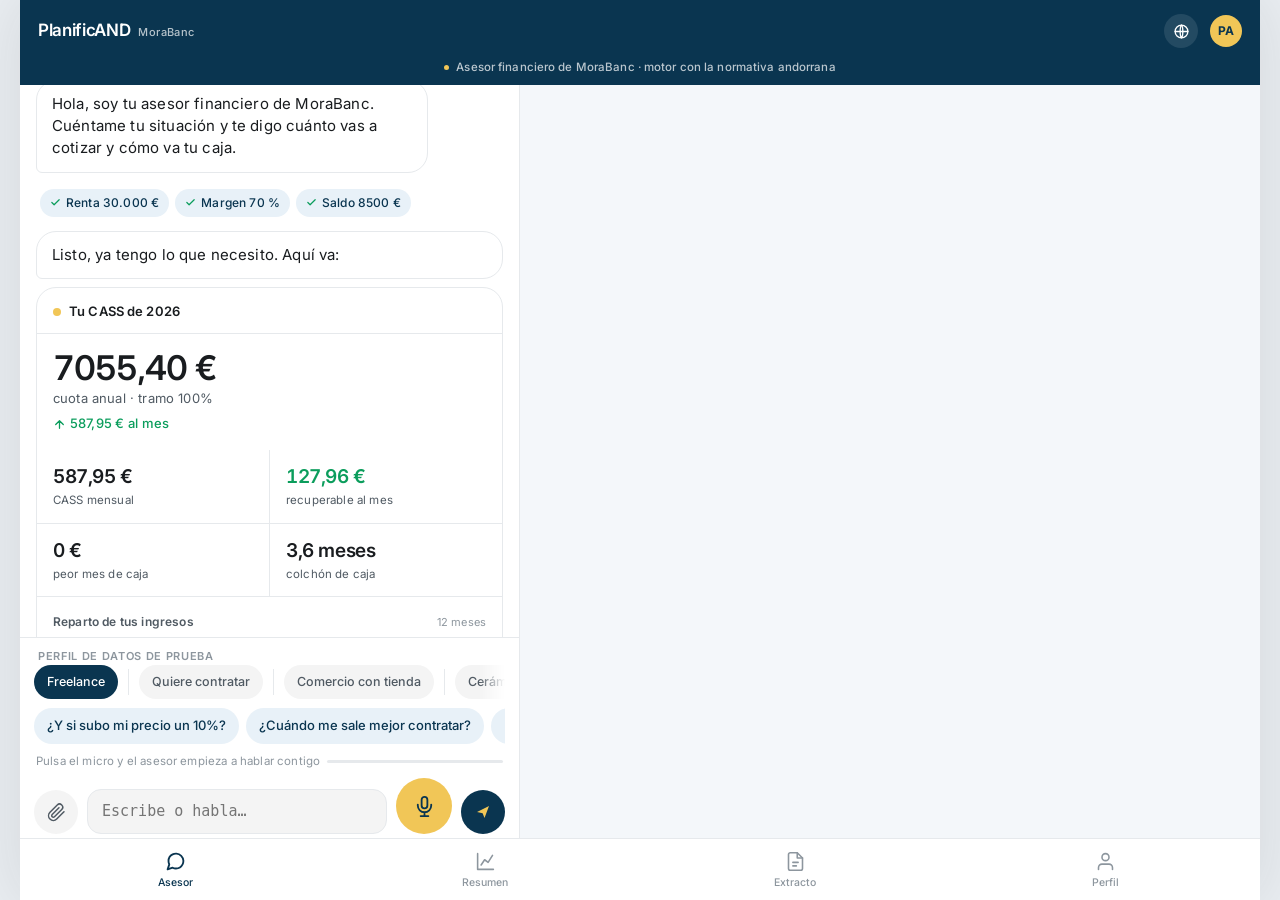
==== commit 1cb2f4f7: "fix(cabecera): el boton del idioma habia heredado el CSS del menu Al insertar el CSS del menu de idi" ====
--- a/frontend/index.html
+++ b/frontend/index.html
@@ -165,7 +165,9 @@
 .topbar .logo b { font-size: 17px; font-weight: 600; letter-spacing: -0.02em; }
 .topbar .logo span { font-size: 11px; opacity: .7; font-weight: 500; letter-spacing: .04em; }
 .topbar .spacer { flex: 1; position: relative; z-index: 2; }
-.topbar .iconbtn, .topbar /* ---------- El menu de idioma ---------- */
+.topbar .iconbtn, .topbar .avatar { position: relative; z-index: 2; }
+
+/* ---------- El menu de idioma ---------- */
 .menu-idioma {
   position: absolute;
   top: calc(100% + 8px); right: 58px;
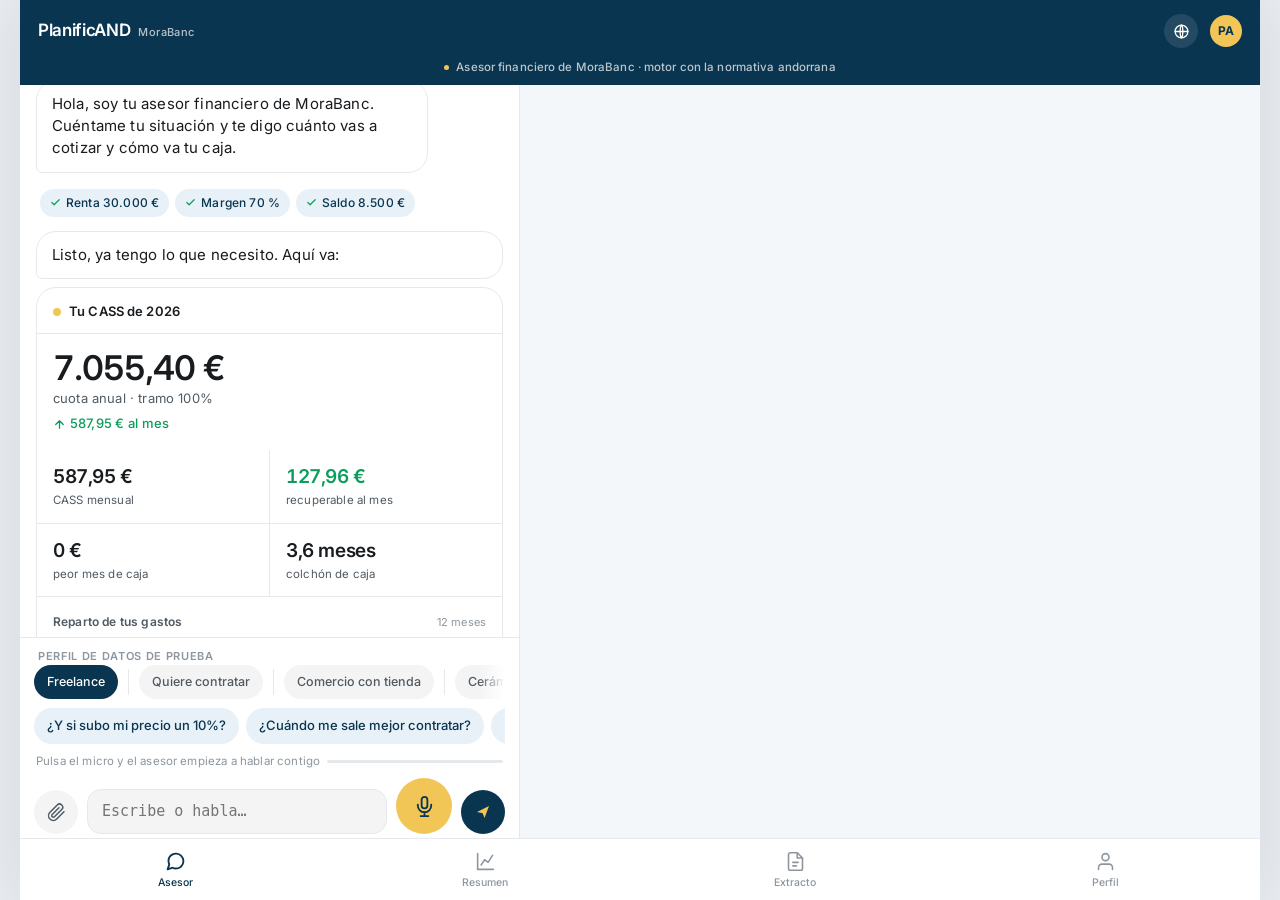
==== commit b4791adb: "fix(graficos): un solo grafico de gastos y numeros en formato español DOS GRAFICOS DEL MISMO REPARTO" ====
--- a/frontend/index.html
+++ b/frontend/index.html
@@ -112,8 +112,11 @@
      del hueco, sin empujar la pagina. */
   .app #vistaAsesor .thread {
     flex: 1; min-height: 0; overflow-y: auto;
-    /* Hueco para que el composer no tape el final del chat. */
+    /* Hueco para que el composer no tape el final del chat. Lo ajusta
+       el JS al alto real del composer (que cambia cuando se activa la
+       voz y aparece el estado "Hablando con el asesor"). */
     padding-bottom: 212px;
+    transition: padding-bottom .2s;
   }
   /* El composer, abajo de la columna izquierda. */
   .app .composer {
@@ -550,6 +553,64 @@
 .en-curso.visible { display: flex; }
 .en-curso .punto { width: 6px; height: 6px; border-radius: 50%; background: var(--danger); animation: latido-dot 1.4s infinite; }
 
+
+/* ---------- La tabla de movimientos del extracto ---------- */
+.ext-tabla { width: 100%; border-collapse: collapse; font-size: 13px; }
+.ext-tabla thead th {
+  text-align: left; font-size: 10.5px; font-weight: 600;
+  letter-spacing: .06em; text-transform: uppercase;
+  color: var(--ink-3); padding: 9px 12px;
+  border-bottom: 1px solid var(--line);
+  position: sticky; top: 0; background: var(--white); z-index: 1;
+}
+.ext-tabla td {
+  padding: 9px 12px; border-bottom: 1px solid var(--line);
+  color: var(--ink-2); vertical-align: middle;
+}
+.ext-tabla td.cuenta { color: var(--ink); font-weight: 500; }
+.ext-tabla td.fecha { white-space: nowrap; color: var(--ink-3); font-size: 12.5px; }
+.ext-tabla td.importe { text-align: right; white-space: nowrap; font-variant-numeric: tabular-nums; }
+.ext-tabla tr:last-child td { border-bottom: 0; }
+.ext-mas {
+  display: block; width: 100%; margin-top: 10px;
+  padding: 9px; border-radius: var(--r-pill);
+  border: 1px solid var(--line); background: var(--white);
+  font: inherit; font-size: 12.5px; font-weight: 500; color: var(--ink-2);
+  cursor: pointer;
+}
+.ext-mas:hover { border-color: var(--ink-3); color: var(--ink); }
+
+/* ---------- Los datos del perfil, editables ---------- */
+.fila-dato.editable {
+  width: 100%; border: 0; background: transparent;
+  font: inherit; color: inherit; text-align: left;
+  cursor: pointer;
+  display: flex; align-items: center; gap: 8px;
+}
+.fila-dato.editable .l { flex: 1; }
+.fila-dato.editable .pencil {
+  width: 13px; height: 13px; flex: none;
+  fill: none; stroke: var(--ink-3); stroke-width: 1.9;
+  stroke-linecap: round; stroke-linejoin: round;
+  opacity: 0; transition: opacity .15s;
+}
+.fila-dato.editable:hover { background: var(--surface); }
+.fila-dato.editable:hover .pencil { opacity: 1; }
+.pt-hint {
+  font-size: 10.5px; font-weight: 400; letter-spacing: 0;
+  text-transform: none; color: var(--ink-3); margin-left: 6px;
+}
+.acciones-editar {
+  display: flex; gap: 8px; padding-top: 4px;
+}
+.btn-sec {
+  flex: 1;
+  padding: 9px 12px; border-radius: var(--r-pill);
+  border: 1px solid var(--line); background: var(--white);
+  font: inherit; font-size: 12.5px; font-weight: 500; color: var(--ink-2);
+  cursor: pointer; transition: border-color .15s, color .15s;
+}
+.btn-sec:hover { border-color: var(--ink-3); color: var(--ink); }
 
 /* ---------- Selector de perfil (datos de prueba) ---------- */
 .perfiles {
@@ -714,7 +775,7 @@
               <!-- Donut: lo pinta pintarTarjetaDelChat con las
                    categorias reales del motor. -->
               <div class="gfx">
-                <div class="titulo">Reparto de tus ingresos <span>12 meses</span></div>
+                <div class="titulo">Reparto de tus gastos <span>12 meses</span></div>
                 <div class="donut-wrap">
                   <svg class="donut" id="chat-donutSvg" viewBox="0 0 42 42"></svg>
                   <div class="leyenda" id="chat-donutLeyenda"></div>
@@ -781,7 +842,7 @@
   <section class="vista" id="vistaResumen">
     <div class="resumen">
       <h2>Tu situación</h2>
-      <div class="sub">Actualizado a 7 nov 2026 · freelance de servicios</div>
+      <div class="sub" id="resumenSubtitulo">—</div>
 
       <div class="panel">
         <div class="cifra-grande" style="padding:20px 18px">
@@ -798,36 +859,9 @@
       </div>
 
       <div class="panel">
-        <div class="pt">Reparto de ingresos</div>
-        <div class="cuerpo">
-          <div class="donut-wrap">
-            <svg class="donut" id="donutSvg2" viewBox="0 0 42 42"></svg>
-            <div class="leyenda" id="donutLeyenda2"></div>
-          </div>
-        </div>
-      </div>
-
-      <div class="panel">
         <div class="pt">Gastos por categoría</div>
         <div class="cuerpo">
-          <div class="bars" id="barrasCat">
-            <div class="bar-fila">
-              <div class="top"><span>Alquiler y suministros</span><b>1.850 €</b></div>
-              <div class="pista"><i style="width:74%;background:#e23b4a"></i></div>
-            </div>
-            <div class="bar-fila">
-              <div class="top"><span>Material y subcontratas</span><b>1.240 €</b></div>
-              <div class="pista"><i style="width:50%;background:#ec7e00"></i></div>
-            </div>
-            <div class="bar-fila">
-              <div class="top"><span>Software y servicios</span><b>680 €</b></div>
-              <div class="pista"><i style="width:27%;background:#494fdf"></i></div>
-            </div>
-            <div class="bar-fila">
-              <div class="top"><span>Impuestos y CASS</span><b>735 €</b></div>
-              <div class="pista"><i style="width:29%;background:#00a87e"></i></div>
-            </div>
-          </div>
+          <div class="bars" id="barrasCat"></div>
         </div>
       </div>
 
@@ -863,7 +897,8 @@
         <div class="fila-dato"><span class="l">Gastos</span><span class="v" id="extGastos" style="color:var(--danger)">—</span></div>
         <div class="fila-dato"><span class="l">Resultado</span><span class="v" id="extResultado">—</span></div>
       </div>
-      <div class="vacio">
+      <div id="extMovimientos"></div>
+      <div class="vacio" id="extVacio" hidden>
         <svg viewBox="0 0 24 24"><path d="M14 2H6a2 2 0 00-2 2v16a2 2 0 002 2h12a2 2 0 002-2V8z"/><path d="M14 2v6h6M9 13h6M9 17h4"/></svg>
         Aquí aparecerán los movimientos de tu extracto cuando subas el CSV
       </div>
@@ -882,10 +917,23 @@
       </div>
 
       <div class="panel">
-        <div class="fila-dato"><span class="l">Renta neta anual</span><span class="v" id="perfilRenta">—</span></div>
-        <div class="fila-dato"><span class="l">Margen</span><span class="v" id="perfilMargen">—</span></div>
-        <div class="fila-dato"><span class="l">Saldo actual</span><span class="v" id="perfilSaldo">—</span></div>
-        <div class="fila-dato"><span class="l">Actividad</span><span class="v" id="perfilActividad2">—</span></div>
+        <div class="pt">Tus datos <span class="pt-hint">púlsalos para corregirlos</span></div>
+        <button class="fila-dato editable" data-campo="renta" title="Púlsalo para cambiarlo con el asesor">
+          <span class="l">Renta neta anual</span><span class="v" id="perfilRenta">—</span>
+          <svg class="pencil" viewBox="0 0 24 24"><path d="M12 20h9M16.5 3.5a2.1 2.1 0 013 3L7 19l-4 1 1-4L16.5 3.5z"/></svg>
+        </button>
+        <button class="fila-dato editable" data-campo="margen" title="Púlsalo para cambiarlo con el asesor">
+          <span class="l">Margen</span><span class="v" id="perfilMargen">—</span>
+          <svg class="pencil" viewBox="0 0 24 24"><path d="M12 20h9M16.5 3.5a2.1 2.1 0 013 3L7 19l-4 1 1-4L16.5 3.5z"/></svg>
+        </button>
+        <button class="fila-dato editable" data-campo="saldo" title="Púlsalo para cambiarlo con el asesor">
+          <span class="l">Saldo actual</span><span class="v" id="perfilSaldo">—</span>
+          <svg class="pencil" viewBox="0 0 24 24"><path d="M12 20h9M16.5 3.5a2.1 2.1 0 013 3L7 19l-4 1 1-4L16.5 3.5z"/></svg>
+        </button>
+        <button class="fila-dato editable" data-campo="actividad" title="Púlsalo para cambiarlo con el asesor">
+          <span class="l">Actividad</span><span class="v" id="perfilActividad2">—</span>
+          <svg class="pencil" viewBox="0 0 24 24"><path d="M12 20h9M16.5 3.5a2.1 2.1 0 013 3L7 19l-4 1 1-4L16.5 3.5z"/></svg>
+        </button>
       </div>
 
       <div class="panel">
@@ -894,10 +942,17 @@
           Di «cambia mi renta a 35.000» y el asesor lo actualiza solo.
           O vuelve a empezar la conversación.
         </div>
+        <div class="cuerpo acciones-editar">
+          <button class="btn-sec" id="btnEditarRenta">Cambiar la renta</button>
+          <button class="btn-sec" id="btnReiniciar">Empezar de nuevo</button>
+        </div>
       </div>
 
       <div class="panel">
-        <div class="fila-dato"><span class="l">Idioma</span><span class="v">Español</span></div>
+        <button class="fila-dato editable" id="btnIdiomaPerfil" title="Cambiar el idioma de la respuesta">
+          <span class="l">Idioma</span><span class="v" id="perfilIdioma">Español</span>
+          <svg class="pencil" viewBox="0 0 24 24"><path d="M12 20h9M16.5 3.5a2.1 2.1 0 013 3L7 19l-4 1 1-4L16.5 3.5z"/></svg>
+        </button>
         <div class="fila-dato"><span class="l">Notificaciones</span><span class="v">Activadas</span></div>
         <div class="fila-dato"><span class="l">Privacidad</span><span class="v">Tus datos no se comparten</span></div>
       </div>
@@ -1135,11 +1190,76 @@
 // El texto del motor viene con saltos de linea y algo de markdown
 // (**negrita**). Se pinta sin permitir HTML.
 function textoDelMotor(r) {
-  var s = (r && r.respuesta) || '';
+  // Si el motor aplico un cambio de dato, su respuesta cruda es un
+  // volcado tecnico (campo, valor anterior, valor nuevo). Lo que ve
+  // el cliente es la frase del asesor, que viene en la herramienta.
+  var herramientaCambio = null;
+  ((r && r.herramientas) || []).forEach(function (h) {
+    if (h && h.tool === 'actualizar_dato' && !herramientaCambio) herramientaCambio = h;
+  });
+  var s = herramientaCambio
+    ? (herramientaCambio.regla || '')
+    : ((r && r.respuesta) || '');
   return s
     .replace(/&/g, '&amp;').replace(/</g, '&lt;').replace(/>/g, '&gt;')
     .replace(/\*\*(.+?)\*\*/g, '<b>$1</b>')
     .replace(/\n/g, '<br>');
+}
+
+// Cuando el asesor (o el motor) responde, si habia un campo del
+// perfil esperando, se actualiza con la cifra que venga.
+function revisarDatoPendiente(texto, herramientas){
+  // Si el motor aplico un cambio, se aplica aunque no haya un campo
+  // pendiente: el cliente puede escribirlo directamente en el chat
+  // ("cambia mi renta a 35.000") sin haber pulsado nada.
+  var cambio = null;
+  if (herramientas && herramientas.length) {
+    for (var i = 0; i < herramientas.length; i++) {
+      var h = herramientas[i];
+      if (h && h.tool === 'actualizar_dato' && h.resultado && h.resultado.valor_nuevo !== undefined) {
+        cambio = h.resultado;
+        break;
+      }
+    }
+  }
+  if (!cambio) {
+    if (!pendingCampo) return;
+    aplicarDatoSiCorresponde(texto, herramientas);
+    return;
+  }
+
+  // Que campo cambio: el del pendiente, o el que dice el motor.
+  var campo = pendingCampo || '';
+  if (!campo) {
+    var nom = String(cambio.campo || '');
+    if (nom.indexOf('renta') >= 0) campo = 'renta';
+    else if (nom.indexOf('margen') >= 0) campo = 'margen';
+    else if (nom.indexOf('saldo') >= 0) campo = 'saldo';
+  }
+  pendingCampo = null;
+
+  var entradaEl = document.getElementById('entrada');
+  if (entradaEl) entradaEl.placeholder = 'Escribe o habla…';
+
+  var valor = cambio.valor_nuevo;
+  var d = MOTOR[perfilActual];
+  if (!d || valor === undefined || valor === null) return;
+  if (campo === 'renta') d.renta = valor;
+  else if (campo === 'margen') d.margen = valor;
+  else if (campo === 'saldo') d.saldo = valor;
+  else return;
+
+  try { cambiarPerfil(perfilActual); } catch (e) {}
+
+  var msg = 'Hecho: ' + etiquetaDeCampo(campo) + ' es ahora ' + eur(valor, 0) + '.';
+  var recomputado = cambio.recalculado;
+  if (recomputado && recomputado.cass && recomputado.cass.cuota_anual) {
+    var cass = recomputado.cass;
+    msg += ' Con esa renta, tu CASS pasa a ser ' + eur(cass.cuota_anual, 2) +
+           ' al año (' + eur(cass.cuota_mensual, 2) + ' al mes) y la cuota de ' +
+           (cass.tramo || '') + '.';
+  }
+  // La frase ya la ha dado el motor (en "html"): no se duplica.
 }
 
 async function enviar() {
@@ -1156,11 +1276,18 @@
     var html = textoDelMotor(r);
     // La regla que aplico el motor: es la parte que demuestra que
     // la respuesta sale de la normativa, no de un modelo.
-    var reglas = (r.herramientas || []).map(function (h) {
+    var hayCambio = (r.herramientas || []).some(function (h) {
+      return h && h.tool === 'actualizar_dato';
+    });
+    var reglas = hayCambio ? '' : (r.herramientas || []).map(function (h) {
       var clave = String(h.regla || '').trim().split(/[.,(]/)[0].trim();
       if (!clave || html.toLowerCase().indexOf(clave.toLowerCase()) >= 0) return '';
       return '<div class="regla"><b>' + escapar(h.tool) + ':</b> ' + escapar(h.regla || '') + '</div>';
     }).join('');
+    // El perfil se actualiza siempre que el motor haya aplicado un
+    // cambio (la cifra ya va en el texto de arriba, asi que aqui no
+    // se vuelve a pintar).
+    revisarDatoPendiente(r.respuesta || '', r.herramientas || []);
     añadirMensaje(html + reglas, 'asesor');
   } catch (e) {
     t.remove();
@@ -1414,7 +1541,10 @@
         var texto = (m && m.message) || '';
         if (!texto) return;
         if (m.source === 'ai') {
-          añadirMensaje(escapar(limpiarEtiquetasAgente(texto)).replace(/\n/g, '<br>'), 'asesor');
+          var limpio = limpiarEtiquetasAgente(texto);
+          // Si habia un dato del perfil esperando, se actualiza.
+          try { revisarDatoPendiente(limpio); } catch (e) {}
+          añadirMensaje(escapar(limpio).replace(/\n/g, '<br>'), 'asesor');
         } else if (m.source === 'user') {
           var limpio = texto.trim();
           // Los mensajes de control del agente ("...") no son
@@ -1589,10 +1719,32 @@
     .replace(/'/g, "&#39;");
 }
 
+// El formato de los numeros: en español, con el punto separando los
+// miles y la coma los decimales ("8.100,00 €").
+//
+// No se usa toLocaleString('es-ES') porque su resultado depende de los
+// datos de idioma del navegador: en un navegador sin locale completo
+// devolvia "8100" en vez de "8.100", y el mismo numero se veia de dos
+// formas en la misma pantalla.
+function numeroES(n, dec){
+  var d = dec === undefined ? 0 : dec;
+  var s = Math.abs(Number(n)).toFixed(d);
+  var partes = s.split('.');
+  var entero = partes[0];
+  var decs = partes.length > 1 ? partes[1] : '';
+
+  // Los miles, de tres en tres desde la derecha.
+  var enteroLimpio = entero.replace(/\B(?=(\d{3})+(?!\d))/g, '.');
+  // Y la coma decimal.
+  var out = decs ? enteroLimpio + ',' + decs : enteroLimpio;
+
+  // El signo, delante.
+  return (Number(n) < 0 ? '-' : '') + out;
+}
+
 function eur(n, dec){
   if (n === undefined || n === null || isNaN(n)) return '—';
-  var d = dec === undefined ? 0 : dec;
-  return Number(n).toLocaleString('es-ES', { minimumFractionDigits: d, maximumFractionDigits: d }) + ' €';
+  return numeroES(n, dec) + ' €';
 }
 function pct(n){ return (n === undefined || n === null) ? '—' : Math.round(n * 100) + ' %'; }
 
@@ -1605,6 +1757,18 @@
 };
 
 // ── Selector de perfiles ────────────────────────────────────
+// La actividad llega del extracto del cliente, en minusculas y a
+// veces en Catalan ("freelance de servicios"). Se pone la inicial en
+// mayuscula para que se lea como una etiqueta, no como un dato
+// pegado.
+function actividadLegible(a){
+  if (!a) return '—';
+  var t = String(a).trim();
+  // Si ya viene con mayuscula inicial, se deja como esta.
+  if (/^[A-ZÀ-Ü]/.test(t)) return t;
+  return t.charAt(0).toUpperCase() + t.slice(1);
+}
+
 function pintarPerfiles(){
   var cont = document.getElementById('perfiles');
   cont.innerHTML = '';
@@ -1621,6 +1785,9 @@
 
 function cambiarPerfil(clave){
   perfilActual = clave;
+  // El extracto vuelve a la primera pagina: es otro cliente, con
+  // otros movimientos.
+  extractPagina = 1;
   pintarPerfiles();
   var d = MOTOR[clave];
   var chip = '<span class="chip"><svg viewBox="0 0 24 24"><path d="M20 6L9 17l-5-5"/></svg> ';
@@ -1650,6 +1817,18 @@
 // ── Resumen: todo desde el motor ─────────────────────────────
 function pintarResumen(d){
   var c = d.cass;
+
+  // El subtitulo: cuando se actualizan los datos y que actividad
+  // tiene el cliente. No es fijo: cambia con el perfil.
+  var sub = document.getElementById('resumenSubtitulo');
+  if (sub) {
+    var cuando = d.periodo || '';
+    var fecha = new Date();
+    var meses = ['ene','feb','mar','abr','may','jun','jul','ago','sep','oct','nov','dic'];
+    var hoy = fecha.getDate() + ' ' + meses[fecha.getMonth()] + ' ' + fecha.getFullYear();
+    sub.textContent = 'Actualizado a ' + hoy + ' · ' + actividadLegible(d.actividad);
+  }
+
   document.getElementById('resNumero').textContent = eur(c.cuota_anual, 2);
   document.getElementById('resEtiqueta').textContent = 'CASS anual 2026 · tramo ' + c.tramo;
   document.getElementById('resDelta').innerHTML = eur(c.cuota_mensual, 2) + ' al mes';
@@ -1707,39 +1886,45 @@
     kpiColchon.className = 'n';
   }
 
-  // Donut: las 4 categorias principales del motor.
+  // Gastos por categoria: las barras, con las categorias del motor.
   //
   // Las categorias van en d.tesoreria.por_categoria. Con
   // "d.categorias" (undefined) el acceso a las claves lanzaba
   // TypeError y ABORTABA cambiarPerfil antes de pintar la vista
   // Perfil: por eso salia con todos los campos en "—".
+  //
+  // Antes habia aqui tambien un donut ("Reparto de ingresos"), pero
+  // con otra base de datos (las categorias del CSV) que la del motor:
+  // dos graficos del mismo reparto con numeros distintos. Se ha
+  // quitado: ahora solo hay un grafico de gastos, y es el del motor.
   var categorias = (d.tesoreria && d.tesoreria.por_categoria) || {};
   var cats = Object.keys(categorias).filter(function(k){ return categorias[k] > 0; })
                      .sort(function(a,b){ return categorias[b] - categorias[a]; });
-  var total = cats.reduce(function(a,k){ return a + categorias[k]; }, 0) || 1;
-  var colores = ['#00a87e', '#494fdf', '#ec7e00', '#e23b4a'];
-  var off = 25;
-  var svg = '';
-  var leyenda = '';
-  cats.slice(0,4).forEach(function(k, i){
-    var pctCat = categorias[k] / total * 100;
-    svg += '<circle cx="21" cy="21" r="15.915" fill="none" stroke="' + colores[i] +
-           '" stroke-width="6" stroke-dasharray="' + pctCat.toFixed(1) + ' ' + (100-pctCat).toFixed(1) +
-           '" stroke-dashoffset="' + (-off).toFixed(1) + '"/>';
-    off += pctCat;
-    leyenda += '<div><i style="background:' + colores[i] + '"></i><span>' +
-              (CAT[k] || k) + '</span><b>' + Math.round(pctCat) + ' %</b></div>';
-  });
-  document.getElementById('donutSvg2').innerHTML = svg;
-  document.getElementById('donutLeyenda2').innerHTML = leyenda;
-
-  // Barras: las 4 categorias que mas pesan
-  var maxCat = cats[0] ? categorias[cats[0]] : 1;
-  document.getElementById('barrasCat').innerHTML = cats.slice(0,4).map(function(k, i){
-    var v = categorias[k];
-    return '<div class="bar-fila"><div class="top"><span>' + (CAT[k]||k) + '</span><b>' + eur(v) + '</b></div>' +
-           '<div class="pista"><i style="width:' + (v/maxCat*100).toFixed(0) + '%;background:' + colores[i] + '"></i></div></div>';
-  }).join('');
+  var colores = ['#00a87e', '#494fdf', '#ec7e00', '#e23b4a', '#8e44ad', '#16a085'];
+
+  // Las 5 categorias que mas pesan, y el resto agrupado en "Otros"
+  // (para no perder los gastos pequenos, que son los que se
+  // pueden recuperar).
+  var topCats = cats.slice(0, 5);
+  var resto = cats.slice(5);
+  var sumaResto = resto.reduce(function(a,k){ return a + categorias[k]; }, 0);
+  if (sumaResto > 0) {
+    topCats = topCats.concat(['__otros__']);
+  }
+
+  var maxCat = topCats.length && categorias[topCats[0]] ? categorias[topCats[0]] : 1;
+  var barras = document.getElementById('barrasCat');
+  if (barras) {
+    barras.innerHTML = topCats.map(function(k, i){
+      var v = (k === '__otros__') ? sumaResto : categorias[k];
+      var nombre = (k === '__otros__') ? 'Otros' : (CAT[k] || k);
+      var color = (k === '__otros__') ? '#8b95a1' : colores[i % colores.length];
+      return '<div class="bar-fila"><div class="top"><span>' + escapar(nombre) + '</span><b>' +
+             eur(v) + '</b></div>' +
+             '<div class="pista"><i style="width:' + (v/maxCat*100).toFixed(0) +
+             '%;background:' + color + '"></i></div></div>';
+    }).join('');
+  }
 
   // Curva de caja: los saldos proyectados por el motor.
   //
@@ -1874,7 +2059,7 @@
 function pintarPerfilVista(d){
   document.getElementById('perfilActividad').textContent = d.actividad;
   var pa2 = document.getElementById('perfilActividad2');
-  if (pa2) pa2.textContent = d.actividad;
+  if (pa2) pa2.textContent = actividadLegible(d.actividad);
   document.getElementById('perfilRenta').textContent = eur(d.renta);
   document.getElementById('perfilMargen').textContent = d.margen ? pct(d.margen) : '—';
   document.getElementById('perfilSaldo').textContent = eur(d.saldo);
@@ -2076,6 +2261,234 @@
 })();
 
 
+// ── El hueco entre el chat y el composer ─────────────────────────
+//
+// El composer no es fijo: cambia de alto segun lo que haya debajo
+// (las sugerencias, el estado de la voz). Si el hueco del chat no
+// se ajusta, el composer tapa el ultimo mensaje. Por eso se mide
+// el composer y se aplica como padding del hilo.
+
+function ajustarHuecoChat(){
+  var th = document.getElementById('thread');
+  var comp = document.querySelector('.composer');
+  if (!th || !comp) return;
+  var h = comp.offsetHeight;
+  if (!h) return;
+  // El composer no llega al borde de abajo de la columna: deja por
+  // debajo la barra de pestanas. El hueco del chat tiene que
+  // cobrir las dos cosas, si no el composer tapa el ultimo mensaje.
+  var app = document.querySelector('.app');
+  var barra = document.querySelector('.tabbar');
+  var bajo = 0;
+  if (app && barra) {
+    var ab = app.getBoundingClientRect();
+    var bb = barra.getBoundingClientRect();
+    bajo = Math.max(0, Math.round(ab.bottom - bb.top));
+  }
+  th.style.paddingBottom = (h + bajo + 14) + 'px';
+}
+
+// Y cada vez que cambia el alto del composer (resize, cambio de
+// estado de la voz, o cambio de perfil).
+if (typeof ResizeObserver !== 'undefined') {
+  var _obsChat = new ResizeObserver(function(){ ajustarHuecoChat(); });
+  document.addEventListener('DOMContentLoaded', function(){
+    var comp = document.querySelector('.composer');
+    if (comp) _obsChat.observe(comp);
+    ajustarHuecoChat();
+  });
+} else {
+  window.addEventListener('resize', ajustarHuecoChat);
+}
+
+
+// ── La vista Extracto: los movimientos del cliente ───────────────
+//
+// Los movimientos no vienen en el JSON del perfil (solo viene el
+// numero y los totales). Vienen del motor, que los lee del extracto
+// del cliente: en produccion, de la cuenta; en el hackathon, del CSV
+// de prueba. Se piden paginados, porque un extracto de un ano puede
+// tener cientos de lineas.
+
+var extractPagina = 1;
+
+async function pintarExtracto(){
+  var d = MOTOR[perfilActual];
+  if (!d) return;
+
+  var sub = document.getElementById('extSubtitulo');
+  var cont = document.getElementById('extMovimientos');
+  var vacio = document.getElementById('extVacio');
+  if (!cont) return;
+
+  // Los totales y el periodo, del perfil (ya estan calculados).
+  if (sub) {
+    sub.textContent = (d.n_movimientos || 0) + ' movimientos · ' +
+      (d.periodo || 'el ultimo ano');
+  }
+
+  try {
+    var r = await fetch((window.__API_URL__ || '/api') + '/extracto?perfil=' +
+      encodeURIComponent(perfilActual) + '&pagina=' + extractPagina +
+      '&por_pagina=50');
+    if (!r.ok) throw new Error('HTTP ' + r.status);
+    var e = await r.json();
+
+    if (sub) {
+      sub.textContent = e.total + ' movimientos · ' +
+        (e.periodo && e.periodo.desde ? e.periodo.desde + ' a ' + e.periodo.hasta : 'el ultimo ano');
+    }
+    var elIng = document.getElementById('extIngresos');
+    var elGas = document.getElementById('extGastos');
+    var elRes = document.getElementById('extResultado');
+    if (elIng) elIng.textContent = eur(e.ingresos, 0);
+    if (elGas) elGas.textContent = '-' + eur(Math.abs(e.gastos), 0);
+    if (elRes) elRes.textContent = (e.resultado >= 0 ? '+ ' : '- ') + eur(Math.abs(e.resultado), 0);
+
+    if (!e.movimientos || !e.movimientos.length) {
+      cont.innerHTML = '';
+      if (vacio) vacio.hidden = false;
+      return;
+    }
+    if (vacio) vacio.hidden = true;
+
+    var filas = e.movimientos.map(function (m) {
+      var signo = m.importe >= 0 ? '+' : '-';
+      var color = m.importe >= 0 ? 'var(--green)' : 'var(--ink)';
+      return '<tr>' +
+        '<td class="fecha">' + escapar(m.fecha_original || m.fecha) + '</td>' +
+        '<td class="cuenta">' + escapar(m.concepto) + '</td>' +
+        '<td class="importe" style="color:' + color + '">' + signo +
+          eur(Math.abs(m.importe), 2) + '</td>' +
+        '</tr>';
+    }).join('');
+
+    var html = '<table class="ext-tabla"><thead><tr>' +
+      '<th>Fecha</th><th>Concepto</th><th style="text-align:right">Importe</th>' +
+      '</tr></thead><tbody>' + filas + '</tbody></table>';
+
+    if (e.hay_mas) {
+      html += '<button class="ext-mas" id="btnMasMovimientos">Ver mas movimientos</button>';
+    }
+    cont.innerHTML = html;
+
+    var btnMas = document.getElementById('btnMasMovimientos');
+    if (btnMas) {
+      btnMas.addEventListener('click', function(){
+        extractPagina += 1;
+        pintarExtracto();
+        var v = document.getElementById('vistaExtracto');
+        if (v) v.scrollTop = v.scrollHeight;
+      });
+    }
+  } catch (err) {
+    // Sin motor (o sin extractos): se avisa, no se rompe.
+    cont.innerHTML = '';
+    if (vacio) vacio.hidden = false;
+    if (sub) sub.textContent = 'No se pudo cargar el extracto (' + (err.message || err) + ')';
+  }
+}
+
+
+// ── Editar los datos del perfil ─────────────────────────────────
+//
+// Los datos del perfil (renta, margen, saldo, actividad) se
+// corrigen con el asesor: se pulsa el campo, se pregunta al motor y
+// se actualiza el perfil con lo que devuelva.
+//
+// Es lo que dice el panel ("cambia mi renta a 35.000 y el asesor lo
+// actualiza solo"), asi que tiene que funcionar de verdad.
+
+function editarDato(campo){
+  var etiquetas = {
+    renta: 'tu renta neta anual',
+    margen: 'tu margen bruto',
+    saldo: 'tu saldo en la cuenta',
+    actividad: 'tu actividad economica',
+  };
+  var pregunta = 'Quiero cambiar ' + (etiquetas[campo] || campo) + '. ¿Cuál es el valor nuevo?';
+  mostrarVista('vistaAsesor');
+  if (typeof añadirMensaje === 'function') {
+    añadirMensaje(escapar(pregunta), 'yo');
+  }
+  // El campo queda esperando la respuesta del asesor.
+  pendingCampo = campo;
+  if (typeof entrada !== 'undefined' && entrada) {
+    entrada.focus();
+    entrada.placeholder = 'Escribe aqui el valor nuevo...';
+  }
+}
+
+var pendingCampo = null;
+
+// Cuando el asesor responde y hay un campo pendiente, se actualiza.
+function aplicarDatoSiCorresponde(respuesta, herramientas){
+  if (!pendingCampo) return;
+  var campo = pendingCampo;
+  pendingCampo = null;
+  var entradaEl = document.getElementById('entrada');
+  if (entradaEl) entradaEl.placeholder = 'Escribe o habla…';
+
+  // El valor sale del resultado de la herramienta "actualizar_dato"
+  // (que es el motor quien lo ha aplicado), no de buscar numeros en
+  // un texto: asi el cambio es el que ha hecho el motor.
+  var valor = null;
+  var recomputado = null;
+  if (herramientas && herramientas.length) {
+    for (var i = 0; i < herramientas.length; i++) {
+      var h = herramientas[i];
+      if (!h || h.tool !== 'actualizar_dato') continue;
+      var res = h.resultado || {};
+      valor = res.valor_nuevo;
+      recomputado = res.recalculado;
+      break;
+    }
+  }
+
+  if (valor === null || valor === undefined) {
+    // Sin herramienta (por ejemplo, si responde el agente de voz),
+    // se busca el numero en el texto.
+    var m = String(respuesta || '').match(/[0-9][0-9.,]*/);
+    if (!m) return;
+    valor = parseFloat(m[0].replace(/\./g, '').replace(',', '.'));
+    if (isNaN(valor)) return;
+  }
+
+  var d = MOTOR[perfilActual];
+  if (!d) return;
+  if (campo === 'renta') d.renta = valor;
+  else if (campo === 'margen') d.margen = valor;
+  else if (campo === 'saldo') d.saldo = valor;
+  else if (campo === 'actividad') return;
+
+  try { cambiarPerfil(perfilActual); } catch (e) {}
+
+  var msg = 'Hecho: ' + etiquetaDeCampo(campo) + ' es ahora ' + eur(valor, 0) + '.';
+  // Y si el motor recalculo (cambio de renta), se dice con las cifras
+  // nuevas: eso es lo que le importa al cliente.
+  if (recomputado && recomputado.cass) {
+    var cass = recomputado.cass;
+    if (cass.cuota_anual) {
+      msg += ' Con esa renta, tu CASS pasa a ser ' + eur(cass.cuota_anual, 2) +
+             ' al año (' + eur(cass.cuota_mensual, 2) + ' al mes) y la cuota de ' +
+             cass.tramo + '.';
+    }
+  }
+  if (typeof añadirMensaje === 'function') {
+    añadirMensaje(msg, 'asesor');
+  }
+}
+
+function etiquetaDeCampo(campo){
+  return ({
+    renta: 'Tu renta neta anual',
+    margen: 'Tu margen bruto',
+    saldo: 'Tu saldo',
+    actividad: 'Tu actividad',
+  })[campo] || 'El dato';
+}
+
+
 // ── El idioma de la respuesta ───────────────────────────────────
 //
 // El motor (y el agente de voz) detectan solos el idioma en el que
@@ -2097,6 +2510,12 @@
 var idiomaForzado = 'auto';
 
 function pintarMenuIdioma(){
+  // El perfil muestra el idioma actual.
+  var et = document.getElementById('perfilIdioma');
+  if (et) {
+    var encontrado = IDIOMAS_MENU.filter(function(x){ return x.cod === idiomaForzado; })[0];
+    et.textContent = encontrado ? encontrado.etiqueta : 'Automatico';
+  }
   var lista = document.getElementById('listaIdiomas');
   if (!lista) return;
   lista.innerHTML = '';
@@ -2147,6 +2566,31 @@
 }
 
 (function(){
+  // Los datos del perfil: al pulsarlos, se pide al asesor el valor
+  // nuevo y se actualiza.
+  document.querySelectorAll('.fila-dato.editable[data-campo]').forEach(function(b){
+    b.addEventListener('click', function(){
+      if (b.id === 'btnIdiomaPerfil') { abrirMenuIdioma(); return; }
+      editarDato(b.dataset.campo);
+    });
+  });
+
+  // Los botones del panel "Editar con el asesor".
+  var btnRenta = document.getElementById('btnEditarRenta');
+  if (btnRenta) btnRenta.addEventListener('click', function(){ editarDato('renta'); });
+
+  var btnReiniciar = document.getElementById('btnReiniciar');
+  if (btnReiniciar) btnReiniciar.addEventListener('click', function(){
+    // Empezar de nuevo: se vacia el chat y se vuelve al saludo.
+    var th = document.getElementById('thread');
+    if (!th) return;
+    th.innerHTML = '';
+    if (typeof anadirMensaje === 'function') {
+      anadirMensaje('Hola, soy tu asesor financiero de MoraBanc. Cuentame que quieres hacer y me dices de que: un coche, una casa, maquinaria, contratar a alguien... Con los datos que ya tengo de tu cuenta te digo si te cabe y de que manera.', 'asesor');
+    }
+    mostrarVista('vistaAsesor');
+  });
+
   var b = document.getElementById('btnIdioma');
   var m = document.getElementById('menuIdioma');
   if (!b || !m) return;
@@ -2232,6 +2676,8 @@
 }
 
 function mostrarVista(nombre){
+  // La vista Extracto pide los movimientos al motor.
+  if (nombre === 'vistaExtracto') pintarExtracto();
   var escritorio = esEscritorio();
 
   document.querySelectorAll('.vista').forEach(function(v){
@@ -2301,6 +2747,7 @@
   }
 
   engancharPestanas();
+  pintarMenuIdioma();
   pintarPerfiles();
   cambiarPerfil('freelance');
   pintarTarjetaDelChat(MOTOR[perfilActual]);
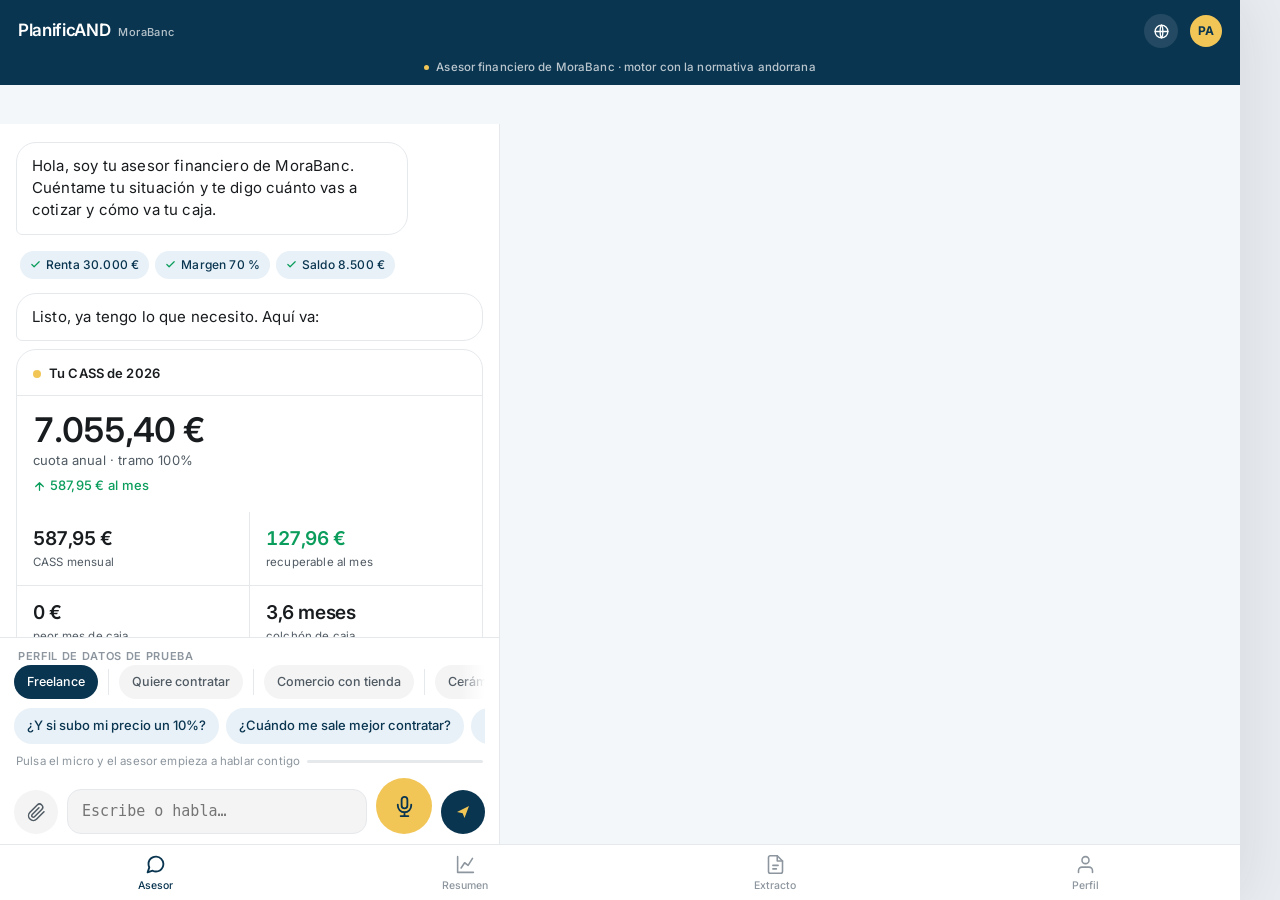
==== commit 52d1c5e8: "feat(pagos): enviar dinero con el protocolo x402 ("enviale dinero a mi madre") El caso de uso que pe" ====
--- a/frontend/index.html
+++ b/frontend/index.html
@@ -78,6 +78,54 @@
   background: var(--bg);
   position: relative; overflow: hidden;
 }
+/* El PC: dos columnas. El asesor a la izquierda (con su composer) y
+   la vista de datos a la derecha. Sin scroll global: cada columna
+   scrollea por su cuenta. */
+@media (min-width: 701px) {
+  html, body { overflow: hidden; }
+
+  .app {
+    max-width: none;
+    width: 100%;
+    margin: 0;          /* en el movil va centrado; en el PC, a sangre */
+    display: grid;
+    grid-template-columns: 500px 1fr;
+    grid-template-rows: 62px 1fr;
+    grid-template-areas:
+      "top   top"
+      "chat  datos";
+    height: 100dvh;
+  }
+  .topbar { grid-area: top; }
+  #vistaAsesor { grid-area: chat; }
+  .vistas-zona { grid-area: datos; display: contents; }
+    /* Las vistas de datos ocupan la celda de la derecha. */
+  .app #vistaResumen,
+  .app #vistaExtracto,
+  .app #vistaPerfil {
+    position: absolute;
+    top: 62px; left: 500px; right: 0; bottom: 56px;
+    width: auto;
+    background: var(--bg);
+    border-left: 1px solid var(--line);
+    overflow-y: auto;
+  }
+  /* El asesor se ve siempre a la izquierda, y el composer con el. */
+  #vistaAsesor {
+    position: absolute;
+    top: 62px; left: 0; bottom: 56px;
+    width: 500px;
+    border-right: 1px solid var(--line);
+  }
+  .app .composer {
+    left: 0; right: auto; width: 500px; bottom: 56px;
+  }
+  .app .tabbar {
+    position: fixed; left: 0; right: 0; bottom: 0;
+    height: 56px; width: 100%;
+  }
+}
+
 @media (min-width: 700px) {
   body { background: #e9edf1; }
   .app {
@@ -579,6 +627,64 @@
   cursor: pointer;
 }
 .ext-mas:hover { border-color: var(--ink-3); color: var(--ink); }
+
+/* ---------- La tarjeta de pago (x402) ---------- */
+.pago {
+  border: 1px solid var(--line); border-radius: 14px;
+  background: var(--white); overflow: hidden;
+  margin: 10px 0 4px; max-width: 460px;
+}
+.pago-cab {
+  display: flex; align-items: center; gap: 8px;
+  padding: 11px 14px; background: var(--surface);
+  border-bottom: 1px solid var(--line);
+  font-size: 12px; font-weight: 600; color: var(--ink);
+}
+.pago-cab .x402 {
+  font-size: 10px; font-weight: 700; letter-spacing: .06em;
+  color: var(--navy); background: #e8eef3;
+  padding: 2px 7px; border-radius: 999px;
+}
+.pago-cuerpo { padding: 12px 14px; }
+.pago-fila {
+  display: flex; align-items: baseline; gap: 10px;
+  padding: 6px 0; font-size: 13px;
+}
+.pago-fila .l { color: var(--ink-3); flex: none; width: 108px; font-size: 12px; }
+.pago-fila .v { color: var(--ink); font-weight: 500; word-break: break-all; }
+.pago-fila .v.dir {
+  font-family: ui-monospace, SFMono-Regular, Menlo, monospace;
+  font-size: 11px; font-weight: 400; color: var(--ink-2);
+}
+.pago-total {
+  display: flex; align-items: baseline; justify-content: space-between;
+  padding: 10px 0 4px; margin-top: 6px;
+  border-top: 1px solid var(--line);
+}
+.pago-total .n { font-size: 22px; font-weight: 600; letter-spacing: -.02em; }
+.pago-total .e { font-size: 12px; color: var(--ink-3); }
+.pago-acciones { display: flex; gap: 8px; padding: 10px 14px 13px; }
+.pago-btn {
+  flex: 1; padding: 10px 12px; border-radius: var(--r-pill);
+  border: 1px solid var(--navy); background: var(--navy); color: #fff;
+  font: inherit; font-size: 13px; font-weight: 600; cursor: pointer;
+  transition: opacity .15s;
+}
+.pago-btn:hover { opacity: .88; }
+.pago-btn.hecho {
+  background: #0a6b52; border-color: #0a6b52; opacity: 1; cursor: default;
+}
+.pago-btn.sec { background: var(--white); color: var(--ink-2); border-color: var(--line); }
+.pago-btn.sec:hover { border-color: var(--ink-3); }
+.pago-aviso {
+  padding: 0 14px 12px; font-size: 11.5px; color: var(--ink-3);
+  line-height: 1.45;
+}
+.pago-hecho {
+  padding: 11px 14px; background: #eaf7f2; border-top: 1px solid #c9e9dd;
+  font-size: 12.5px; color: #0a6b52; line-height: 1.45;
+}
+.pago-hecho b { font-family: ui-monospace, monospace; font-size: 11px; }
 
 /* ---------- Los datos del perfil, editables ---------- */
 .fila-dato.editable {
@@ -666,6 +772,10 @@
 }
 /* En movil no cabe el subtitulo: la cabecera es estrecha. */
 @media (max-width: 700px) {
+  /* En el movil las vistas van apiladas (una a la vez). La zona no
+     es una celda del grid: no pinta nada. */
+  .vistas-zona { display: contents; }
+
   .nota { display: none; }
 }
 </style>
@@ -838,6 +948,15 @@
     </div>
   </section>
 
+  <!-- ══════════ LAS VISTAS DE DATOS ══════════ -->
+  <!--
+    En el PC, el asesor se queda a la izquierda y la vista elegida a
+    la derecha. En el movil, una vista a la vez (esta zona se
+    muestra como "contents", que es lo que hace que las vistas
+    ocupen la celda del grid directamente).
+  -->
+  <div class="vistas-zona">
+
   <!-- ══════════ VISTA: RESUMEN ══════════ -->
   <section class="vista" id="vistaResumen">
     <div class="resumen">
@@ -958,6 +1077,8 @@
       </div>
     </div>
   </section>
+
+  </div><!-- /vistas-zona -->
 
   <!-- ══════════ NAVEGACIÓN ══════════ -->
   <nav class="tabbar">
@@ -1197,9 +1318,16 @@
   ((r && r.herramientas) || []).forEach(function (h) {
     if (h && h.tool === 'actualizar_dato' && !herramientaCambio) herramientaCambio = h;
   });
+  // El pago tambien: su respuesta cruda es un volcado tecnico.
+  var herramientaPago = null;
+  ((r && r.herramientas) || []).forEach(function (h) {
+    if (h && h.tool === 'preparar_pago' && !herramientaPago) herramientaPago = h;
+  });
   var s = herramientaCambio
     ? (herramientaCambio.regla || '')
-    : ((r && r.respuesta) || '');
+    : (herramientaPago
+        ? (herramientaPago.regla || '')
+        : ((r && r.respuesta) || ''));
   return s
     .replace(/&/g, '&amp;').replace(/</g, '&lt;').replace(/>/g, '&gt;')
     .replace(/\*\*(.+?)\*\*/g, '<b>$1</b>')
@@ -1279,7 +1407,30 @@
     var hayCambio = (r.herramientas || []).some(function (h) {
       return h && h.tool === 'actualizar_dato';
     });
-    var reglas = hayCambio ? '' : (r.herramientas || []).map(function (h) {
+    // El pago: la respuesta cruda del motor tambien es un volcado
+    // tecnico ("estado: preparado; reto_id: ..."). Lo que ve el
+    // cliente es la tarjeta y la frase del asesor.
+    var hayPago = (r.herramientas || []).some(function (h) {
+      return h && h.tool === 'preparar_pago';
+    });
+
+    // Si el asesor ha preparado un envio de dinero, se pinta la
+    // tarjeta con los datos y el boton de confirmar. El dinero no
+    // sale hasta que el cliente lo pulse.
+    var herramientaPago = null;
+    (r.herramientas || []).forEach(function (h) {
+      if (h && h.tool === 'preparar_pago' && !herramientaPago) herramientaPago = h;
+    });
+    if (herramientaPago && herramientaPago.resultado && herramientaPago.resultado.reto_id) {
+      pagoPendiente = {
+        reto_id: herramientaPago.resultado.reto_id,
+        cabeceras: herramientaPago.resultado.cabeceras || {},
+      };
+      html = pintarTarjetaPago(herramientaPago) + html;
+      reglas = '';
+      setTimeout(engancharBotonesPago, 0);
+    }
+    var reglas = (hayCambio || hayPago) ? '' : (r.herramientas || []).map(function (h) {
       var clave = String(h.regla || '').trim().split(/[.,(]/)[0].trim();
       if (!clave || html.toLowerCase().indexOf(clave.toLowerCase()) >= 0) return '';
       return '<div class="regla"><b>' + escapar(h.tool) + ':</b> ' + escapar(h.regla || '') + '</div>';
@@ -2390,6 +2541,139 @@
 }
 
 
+// ── Los pagos con x402 ───────────────────────────────────────────
+//
+// Cuando el asesor prepara un envio de dinero, el motor devuelve la
+// oferta x402 (el "reto" de pago). Aqui se pinta como una tarjeta
+// con los datos, y el cliente confirma con un boton.
+//
+// EL BANCO NUNCA ENVIA SIN QUE EL CLIENTE LO CONFIRME. Por eso el
+// boton: el primer paso solo prepara, el segundo liquida.
+
+// El reto pendiente: lo que el motor pidio y el cliente aun no ha
+// confirmado.
+var pagoPendiente = null;
+
+function pintarTarjetaPago(h) {
+  var res = h.resultado || {};
+  var d = res.destinatario || {};
+  var oferta = (res.oferta && res.oferta.accepts && res.oferta.accepts[0]) || {};
+  var x402 = res.x402 || {};
+
+  var html = '<div class="pago" id="tarjetaPago">';
+  html += '<div class="pago-cab"><span class="x402">x402</span>' +
+          '<span>Envío de dinero preparado</span></div>';
+  html += '<div class="pago-cuerpo">';
+
+  html += '<div class="pago-fila"><span class="l">Para</span><span class="v">' +
+          escapar(d.nombre || '') + (d.relacion ? ' (' + escapar(d.relacion) + ')' : '') +
+          '</span></div>';
+  html += '<div class="pago-fila"><span class="l">Importe</span><span class="v">' +
+          escapar(res.importe_formato || '') + ' ' + escapar(res.token || 'USDC') +
+          '</span></div>';
+  html += '<div class="pago-fila"><span class="l">Red</span><span class="v">' +
+          escapar(res.cadena || '') + '</span></div>';
+  if (oferta.payTo) {
+    html += '<div class="pago-fila"><span class="l">Dirección</span>' +
+            '<span class="v dir">' + escapar(oferta.payTo) + '</span></div>';
+  }
+  if (res.concepto) {
+    html += '<div class="pago-fila"><span class="l">Concepto</span><span class="v">' +
+            escapar(res.concepto) + '</span></div>';
+  }
+  html += '</div>';
+
+  html += '<div class="pago-acciones">' +
+          '<button class="pago-btn" id="btnConfirmarPago">Confirmar y enviar</button>' +
+          '<button class="pago-btn sec" id="btnCancelarPago">Cancelar</button>' +
+          '</div>';
+  html += '<div class="pago-aviso">El dinero no sale hasta que lo confirmes. ' +
+          'La red es ' + escapar(res.cadena || 'Base') + ' y el pago se liquida ' +
+          'en cuanto se firma.</div>';
+  html += '</div>';
+
+  return html;
+}
+
+async function confirmarPago() {
+  if (!pagoPendiente) return;
+  var btn = document.getElementById('btnConfirmarPago');
+  if (btn) { btn.disabled = true; btn.textContent = 'Enviando...'; }
+
+  try {
+    // La cabecera X-PAYMENT es la del protocolo x402: el cliente
+    // paga y reenvia la peticion con ella. El body la lleva tambien,
+    // para los clientes que no pueden mandar cabeceras.
+    var cabeceraPago = (pagoPendiente.cabeceras || {})['X-PAYMENT'] || '';
+    var r = await fetch((window.__API_URL__ || '/api') + '/pago', {
+      method: 'POST',
+      headers: {
+        'Content-Type': 'application/json',
+        'X-PAYMENT': cabeceraPago,
+      },
+      body: JSON.stringify({
+        perfil: perfilActual,
+        confirmar: true,
+        reto_id: pagoPendiente.reto_id,
+        x_payment: cabeceraPago,
+      }),
+    });
+    var d = await r.json();
+    var tarjeta = document.getElementById('tarjetaPago');
+    if (d.estado === 'liquidado') {
+      var pago = d.pago || {};
+      var hecho = '<div class="pago-hecho"><b>Enviado.</b> ' +
+        escapar(pago.importe_formato || '') + ' ' + escapar(pago.token || '') +
+        ' a ' + escapar((pago.destinatario || {}).nombre || '') +
+        '. Referencia <b>' + escapar((pago.tx || '').slice(0, 20)) + '...</b>' +
+        '</div>';
+      if (tarjeta) tarjeta.insertAdjacentHTML('beforeend', hecho);
+      // El boton deja de decir "Enviando...": ya se ha enviado.
+      if (btn) {
+        btn.disabled = true;
+        btn.textContent = 'Enviado';
+        btn.classList.add('hecho');
+      }
+      var btnNo = document.getElementById('btnCancelarPago');
+      if (btnNo) btnNo.remove();
+      if (typeof añadirMensaje === 'function') {
+        añadirMensaje(escapar(d.pregunta || ''), 'asesor');
+      }
+      // El saldo de la wallet ha bajado: se refleja en el perfil.
+      try { pintarPerfiles(); } catch (e) {}
+    } else {
+      if (typeof añadirMensaje === 'function') {
+        añadirMensaje(escapar(d.pregunta || d.error || 'No se ha podido enviar'), 'asesor');
+      }
+      if (btn) { btn.disabled = false; btn.textContent = 'Reintentar'; }
+    }
+    pagoPendiente = null;
+  } catch (err) {
+    if (typeof añadirMensaje === 'function') {
+      añadirMensaje('No se ha podido enviar el dinero: ' + (err.message || err), 'asesor');
+    }
+    if (btn) { btn.disabled = false; btn.textContent = 'Reintentar'; }
+  }
+}
+
+function cancelarPago() {
+  pagoPendiente = null;
+  var tarjeta = document.getElementById('tarjetaPago');
+  if (tarjeta) tarjeta.remove();
+  if (typeof añadirMensaje === 'function') {
+    añadirMensaje('Vale, no lo envio.', 'asesor');
+  }
+}
+
+// Engancha los botones de la tarjeta (despues de pintarla).
+function engancharBotonesPago() {
+  var btnOk = document.getElementById('btnConfirmarPago');
+  if (btnOk) btnOk.addEventListener('click', confirmarPago);
+  var btnNo = document.getElementById('btnCancelarPago');
+  if (btnNo) btnNo.addEventListener('click', cancelarPago);
+}
+
+
 // ── Editar los datos del perfil ─────────────────────────────────
 //
 // Los datos del perfil (renta, margen, saldo, actividad) se
